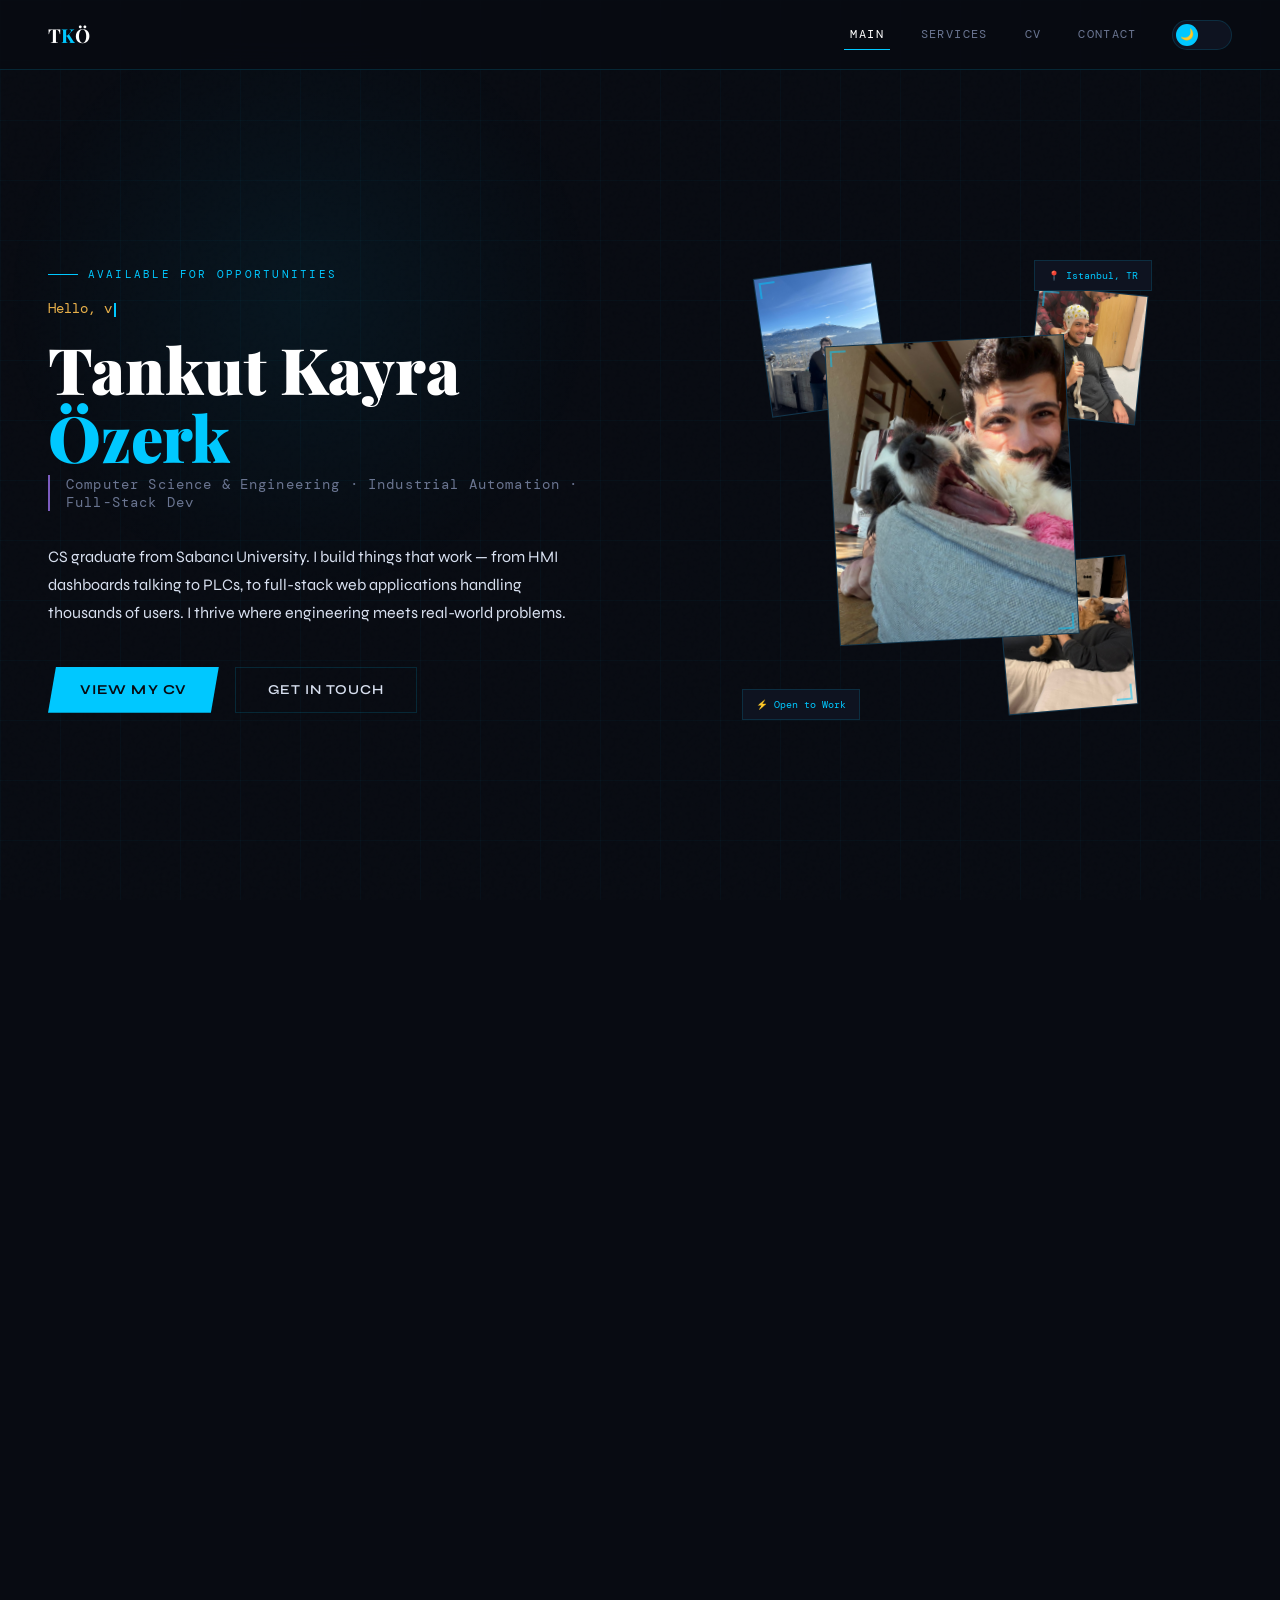
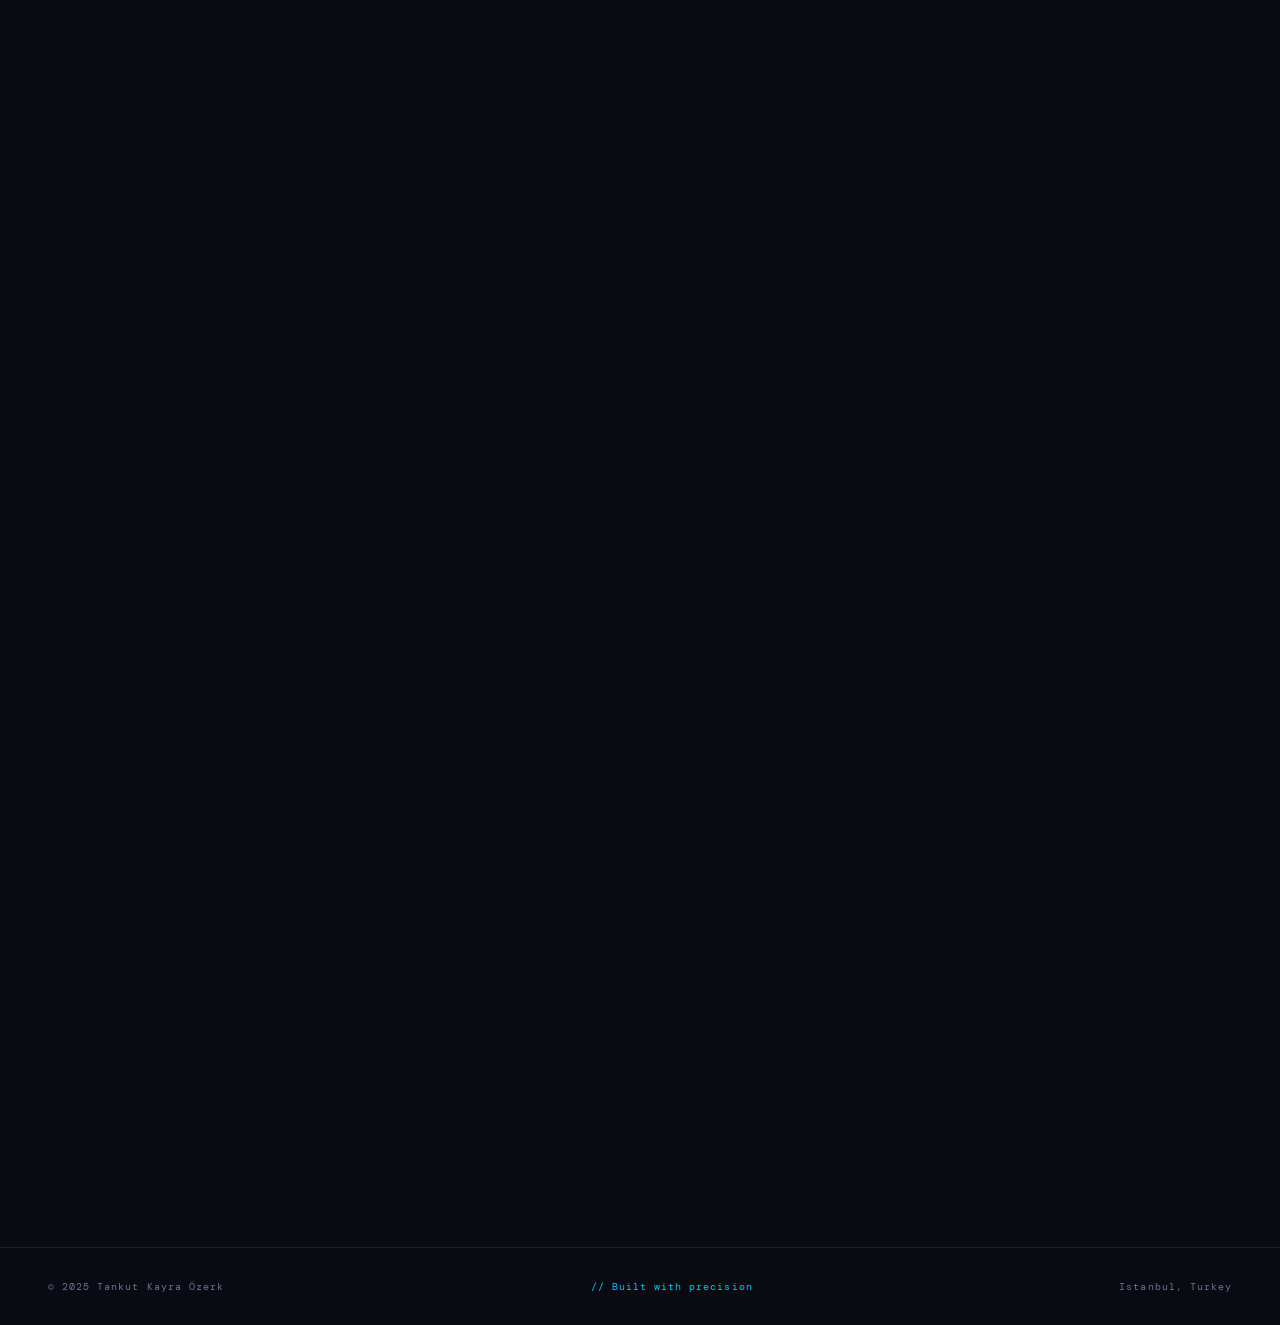
==== index.html @ 375c3efc "first commit v1.0" ====
<!DOCTYPE html>
<html lang="en" data-theme="dark">
<head>
<meta charset="UTF-8">
<meta name="viewport" content="width=device-width, initial-scale=1.0">
<title>Tankut Kayra Özerk — Portfolio</title>
<link rel="preconnect" href="https://fonts.googleapis.com">
<link href="https://fonts.googleapis.com/css2?family=Playfair+Display:ital,wght@0,400;0,700;0,900;1,400&family=DM+Mono:wght@300;400;500&family=Syne:wght@400;600;700;800&display=swap" rel="stylesheet">
<script src="https://cdn.jsdelivr.net/npm/@emailjs/browser@4/dist/email.min.js"></script>
<style>
  *, *::before, *::after { box-sizing: border-box; margin: 0; padding: 0; }

  /* ── DARK THEME (default) ── */
  html[data-theme="dark"] {
    --bg: #080b12;
    --bg2: #0e1320;
    --bg3: #141b2d;
    --accent: #00c8ff;
    --accent-soft: rgba(0,200,255,0.15);
    --accent-faint: rgba(0,200,255,0.06);
    --accent-glow: rgba(0,200,255,0.35);
    --accent2: #e8b04a;
    --accent3: #7c5cbf;
    --text: #d8e0f0;
    --text-dim: #6a7591;
    --text-bright: #ffffff;
    --border: rgba(0,200,255,0.15);
    --border-soft: rgba(255,255,255,0.04);
    --border-mid: rgba(255,255,255,0.08);
    --card: rgba(14,19,32,0.8);
    --grid-line: rgba(0,200,255,0.03);
    --noise-opacity: 0.4;
    --orb-color: rgba(0,200,255,0.06);
    --shadow-accent: rgba(0,200,255,0.08);
    --nav-bg: rgba(8,11,18,0.85);
  }

  /* ── LIGHT THEME (red replaces blue) ── */
  html[data-theme="light"] {
    --bg: #faf7f2;
    --bg2: #f1ece2;
    --bg3: #e8e0d2;
    --accent: #d62828;
    --accent-soft: rgba(214,40,40,0.15);
    --accent-faint: rgba(214,40,40,0.06);
    --accent-glow: rgba(214,40,40,0.35);
    --accent2: #c08820;
    --accent3: #6a4caf;
    --text: #2a2a2a;
    --text-dim: #6e6e6e;
    --text-bright: #0a0a0a;
    --border: rgba(214,40,40,0.18);
    --border-soft: rgba(0,0,0,0.04);
    --border-mid: rgba(0,0,0,0.08);
    --card: rgba(255,255,255,0.7);
    --grid-line: rgba(214,40,40,0.04);
    --noise-opacity: 0.25;
    --orb-color: rgba(214,40,40,0.05);
    --shadow-accent: rgba(214,40,40,0.08);
    --nav-bg: rgba(250,247,242,0.85);
  }

  :root {
    --font-display: 'Playfair Display', serif;
    --font-body: 'Syne', sans-serif;
    --font-mono: 'DM Mono', monospace;
  }

  html { scroll-behavior: smooth; }

  body {
    background: var(--bg);
    color: var(--text);
    font-family: var(--font-body);
    min-height: 100vh;
    overflow-x: hidden;
    transition: background-color 0.5s ease, color 0.5s ease;
  }

  body::before {
    content: '';
    position: fixed;
    inset: 0;
    background-image:
      linear-gradient(var(--grid-line) 1px, transparent 1px),
      linear-gradient(90deg, var(--grid-line) 1px, transparent 1px);
    background-size: 60px 60px;
    pointer-events: none;
    z-index: 0;
  }

  body::after {
    content: '';
    position: fixed;
    inset: 0;
    background-image: url("data:image/svg+xml,%3Csvg viewBox='0 0 256 256' xmlns='http://www.w3.org/2000/svg'%3E%3Cfilter id='n'%3E%3CfeTurbulence type='fractalNoise' baseFrequency='0.9' numOctaves='4' stitchTiles='stitch'/%3E%3C/filter%3E%3Crect width='100%25' height='100%25' filter='url(%23n)' opacity='0.04'/%3E%3C/svg%3E");
    pointer-events: none;
    z-index: 1;
    opacity: var(--noise-opacity);
  }

  .orb {
    position: fixed;
    width: 600px; height: 600px;
    border-radius: 50%;
    background: radial-gradient(circle, var(--orb-color) 0%, transparent 70%);
    pointer-events: none;
    z-index: 1;
    transition: left 1.5s ease, top 1.5s ease;
  }

  /* NAVBAR */
  nav {
    position: fixed;
    top: 0; left: 0; right: 0;
    z-index: 1000;
    display: flex;
    align-items: center;
    justify-content: space-between;
    padding: 1.2rem 3rem;
    background: var(--nav-bg);
    backdrop-filter: blur(20px);
    -webkit-backdrop-filter: blur(20px);
    border-bottom: 1px solid var(--border);
    transition: background-color 0.5s ease;
  }

  .nav-logo {
    font-family: var(--font-display);
    font-size: 1.2rem;
    font-weight: 700;
    color: var(--text-bright);
    letter-spacing: 0.02em;
  }
  .nav-logo span { color: var(--accent); }

  .nav-right {
    display: flex;
    align-items: center;
    gap: 1.2rem;
  }

  .nav-links {
    display: flex;
    gap: 0.3rem;
    list-style: none;
  }

  .nav-links button {
    background: none;
    border: none;
    color: var(--text-dim);
    font-family: var(--font-mono);
    font-size: 0.72rem;
    letter-spacing: 0.12em;
    text-transform: uppercase;
    cursor: pointer;
    padding: 0.5rem 1rem;
    transition: color 0.3s;
    position: relative;
  }
  .nav-links button::after {
    content: '';
    position: absolute;
    bottom: 0; left: 50%; right: 50%;
    height: 1px;
    background: var(--accent);
    transition: left 0.3s, right 0.3s;
  }
  .nav-links button:hover, .nav-links button.active {
    color: var(--text-bright);
  }
  .nav-links button.active::after { left: 15%; right: 15%; }

  /* THEME TOGGLE */
  .theme-toggle {
    background: var(--bg2);
    border: 1px solid var(--border);
    width: 60px; height: 30px;
    border-radius: 30px;
    position: relative;
    cursor: pointer;
    transition: background 0.3s, border-color 0.3s;
    padding: 0;
  }
  .theme-toggle .toggle-slider {
    position: absolute;
    top: 3px; left: 3px;
    width: 22px; height: 22px;
    background: var(--accent);
    border-radius: 50%;
    transition: transform 0.4s cubic-bezier(0.34, 1.56, 0.64, 1);
    display: flex;
    align-items: center;
    justify-content: center;
    font-size: 0.7rem;
    color: var(--bg);
  }
  html[data-theme="light"] .theme-toggle .toggle-slider {
    transform: translateX(30px);
  }

  /* PAGES */
  .page {
    display: none;
    min-height: 100vh;
    padding-top: 80px;
    position: relative;
    z-index: 2;
    animation: pageIn 0.6s ease forwards;
  }
  .page.active { display: block; }

  @keyframes pageIn {
    from { opacity: 0; transform: translateY(16px); }
    to { opacity: 1; transform: translateY(0); }
  }

  /* SCROLL REVEAL */
  .reveal {
    opacity: 0;
    transform: translateY(50px);
    transition: opacity 0.9s cubic-bezier(0.25, 0.46, 0.45, 0.94),
                transform 0.9s cubic-bezier(0.25, 0.46, 0.45, 0.94),
                filter 0.9s ease;
    transition-delay: var(--reveal-delay, 0s);
  }
  .reveal.visible {
    opacity: 1;
    transform: translateY(0) translateX(0) scale(1);
    filter: blur(0);
  }
  .reveal-left { transform: translateX(-50px); }
  .reveal-right { transform: translateX(50px); }
  .reveal-scale { transform: scale(0.9); }

  /* HERO */
  .hero {
    min-height: calc(100vh - 80px);
    display: grid;
    grid-template-columns: 1fr 1fr;
    align-items: center;
    gap: 4rem;
    padding: 4rem 3rem;
    max-width: 1300px;
    margin: 0 auto;
  }

  .hero-tag {
    font-family: var(--font-mono);
    font-size: 0.7rem;
    letter-spacing: 0.2em;
    color: var(--accent);
    text-transform: uppercase;
    margin-bottom: 1.2rem;
    display: flex;
    align-items: center;
    gap: 0.6rem;
  }
  .hero-tag::before {
    content: '';
    width: 30px; height: 1px;
    background: var(--accent);
  }

  .welcome-line {
    font-family: var(--font-mono);
    font-size: 0.85rem;
    color: var(--text-dim);
    margin-bottom: 1rem;
    min-height: 1.4em;
  }
  .welcome-line .typed-text { color: var(--accent2); }
  .cursor-blink {
    display: inline-block;
    width: 2px; height: 1em;
    background: var(--accent);
    margin-left: 2px;
    animation: blink 0.9s infinite;
    vertical-align: middle;
  }
  @keyframes blink { 0%,100%{opacity:1} 50%{opacity:0} }

  .hero-name {
    font-family: var(--font-display);
    font-size: clamp(2.8rem, 5vw, 4.8rem);
    font-weight: 900;
    line-height: 1.05;
    color: var(--text-bright);
    margin-bottom: 0.3rem;
  }
  .hero-name .accent { color: var(--accent); }

  .hero-title {
    font-family: var(--font-mono);
    font-size: 0.9rem;
    color: var(--text-dim);
    letter-spacing: 0.08em;
    margin-bottom: 2rem;
    border-left: 2px solid var(--accent3);
    padding-left: 1rem;
  }

  .hero-bio {
    font-size: 1rem;
    line-height: 1.75;
    color: var(--text);
    margin-bottom: 2.5rem;
    max-width: 520px;
  }

  .hero-ctas {
    display: flex;
    gap: 1rem;
    flex-wrap: wrap;
  }

  .btn-primary {
    background: var(--accent);
    color: var(--bg);
    border: none;
    padding: 0.85rem 2rem;
    font-family: var(--font-body);
    font-size: 0.85rem;
    font-weight: 700;
    letter-spacing: 0.08em;
    text-transform: uppercase;
    cursor: pointer;
    transition: transform 0.2s, box-shadow 0.2s;
    clip-path: polygon(8px 0, 100% 0, calc(100% - 8px) 100%, 0 100%);
  }
  .btn-primary:hover {
    transform: translateY(-2px);
    box-shadow: 0 8px 30px var(--accent-glow);
  }

  .btn-ghost {
    background: transparent;
    color: var(--text);
    border: 1px solid var(--border);
    padding: 0.85rem 2rem;
    font-family: var(--font-body);
    font-size: 0.85rem;
    font-weight: 600;
    letter-spacing: 0.08em;
    text-transform: uppercase;
    cursor: pointer;
    transition: border-color 0.2s, color 0.2s;
  }
  .btn-ghost:hover { border-color: var(--accent); color: var(--accent); }

  /* PROFILE PHOTO STACK */
  .hero-right {
    display: flex;
    justify-content: center;
    align-items: center;
  }

  .profile-stack {
    position: relative;
    width: 380px; height: 440px;
  }

  .profile-photo {
    position: absolute;
    background: var(--bg3);
    border: 1px solid var(--border);
    overflow: hidden;
    transition: transform 0.4s cubic-bezier(0.25, 0.46, 0.45, 0.94), box-shadow 0.4s;
    display: flex;
    flex-direction: column;
    align-items: center;
    justify-content: center;
    gap: 0.5rem;
  }
  .profile-photo:hover {
    transform: scale(1.05) rotate(0deg) translateY(-4px) !important;
    box-shadow: 0 20px 40px rgba(0,0,0,0.3), 0 0 30px var(--shadow-accent);
    z-index: 10;
  }

  .profile-photo.main {
    width: 240px; height: 300px;
    top: 50%; left: 50%;
    transform: translate(-50%, -50%) rotate(-3deg);
    z-index: 3;
  }
  .profile-photo.tl {
    width: 120px; height: 140px;
    top: 0; left: 0;
    transform: rotate(-8deg);
    z-index: 1;
  }
  .profile-photo.tr {
    width: 110px; height: 130px;
    top: 20px; right: 0;
    transform: rotate(6deg);
    z-index: 2;
  }
  .profile-photo.br {
    width: 130px; height: 150px;
    bottom: 0; right: 10px;
    transform: rotate(-5deg);
    z-index: 1;
  }

  .photo-icon { font-size: 2rem; opacity: 0.4; }
  .photo-hint {
    font-family: var(--font-mono);
    font-size: 0.55rem;
    color: var(--text-dim);
    text-align: center;
    padding: 0 0.5rem;
    letter-spacing: 0.05em;
    line-height: 1.4;
  }

  .corner-deco {
    position: absolute;
    width: 16px; height: 16px;
    border-color: var(--accent);
    border-style: solid;
    opacity: 0.5;
  }
  .corner-deco.tl-pos { top: 4px; left: 4px; border-width: 2px 0 0 2px; }
  .corner-deco.br-pos { bottom: 4px; right: 4px; border-width: 0 2px 2px 0; }

  .floating-badge {
    position: absolute;
    background: var(--bg2);
    border: 1px solid var(--border);
    padding: 0.5rem 0.8rem;
    font-family: var(--font-mono);
    font-size: 0.6rem;
    color: var(--accent);
    white-space: nowrap;
    z-index: 20;
    animation: floatUp 3s ease-in-out infinite;
  }
  .floating-badge.b1 { bottom: -10px; left: -20px; animation-delay: 0s; }
  .floating-badge.b2 { top: -10px; right: -10px; animation-delay: 1.5s; }

  @keyframes floatUp {
    0%, 100% { transform: translateY(0); }
    50% { transform: translateY(-6px); }
  }

  /* STATS */
  .stats-row {
    display: grid;
    grid-template-columns: repeat(3, 1fr);
    gap: 1px;
    background: var(--border);
    max-width: 1300px;
    margin: 0 auto;
    border-top: 1px solid var(--border);
    border-bottom: 1px solid var(--border);
  }
  .stat-item {
    background: var(--bg);
    padding: 2rem;
    text-align: center;
  }
  .stat-number {
    font-family: var(--font-display);
    font-size: 2.5rem;
    font-weight: 900;
    color: var(--accent);
  }
  .stat-label {
    font-family: var(--font-mono);
    font-size: 0.65rem;
    color: var(--text-dim);
    text-transform: uppercase;
    letter-spacing: 0.15em;
    margin-top: 0.3rem;
  }

  /* SECTIONS */
  .section {
    max-width: 1300px;
    margin: 0 auto;
    padding: 5rem 3rem;
  }

  .section-label {
    font-family: var(--font-mono);
    font-size: 0.65rem;
    letter-spacing: 0.2em;
    color: var(--accent);
    text-transform: uppercase;
    margin-bottom: 0.8rem;
    display: flex;
    align-items: center;
    gap: 0.6rem;
  }
  .section-label::after {
    content: '';
    flex: 1;
    height: 1px;
    background: var(--border);
    max-width: 80px;
  }
  .section-label.center { justify-content: center; }
  .section-label.center::after { display: none; }

  .section-title {
    font-family: var(--font-display);
    font-size: clamp(2rem, 4vw, 3rem);
    font-weight: 700;
    color: var(--text-bright);
    margin-bottom: 1.5rem;
    line-height: 1.2;
  }

  .about-grid {
    display: grid;
    grid-template-columns: 1fr 1fr;
    gap: 4rem;
    align-items: start;
    margin-top: 3rem;
  }

  .about-text p {
    font-size: 1rem;
    line-height: 1.8;
    color: var(--text);
    margin-bottom: 1.2rem;
  }

  .motive-cards { display: grid; gap: 1rem; }

  .motive-card {
    background: var(--card);
    border: 1px solid var(--border);
    padding: 1.5rem;
    position: relative;
    overflow: hidden;
    transition: border-color 0.3s, transform 0.3s;
  }
  .motive-card::before {
    content: '';
    position: absolute;
    left: 0; top: 0; bottom: 0;
    width: 3px;
    background: var(--accent);
    transform: scaleY(0);
    transition: transform 0.3s;
    transform-origin: bottom;
  }
  .motive-card:hover {
    border-color: var(--accent);
    transform: translateX(4px);
  }
  .motive-card:hover::before { transform: scaleY(1); }

  .motive-icon { font-size: 1.4rem; margin-bottom: 0.6rem; }
  .motive-card h4 {
    font-size: 0.85rem;
    font-weight: 700;
    color: var(--text-bright);
    letter-spacing: 0.05em;
    margin-bottom: 0.4rem;
  }
  .motive-card p {
    font-size: 0.82rem;
    color: var(--text-dim);
    line-height: 1.6;
  }

  /* PHOTO GALLERY */
  .gallery-grid {
    display: grid;
    grid-template-columns: repeat(4, 1fr);
    grid-template-rows: 220px 220px;
    gap: 1rem;
    margin-top: 3rem;
  }

  .gallery-item {
    background: var(--bg2);
    border: 1px solid var(--border);
    overflow: hidden;
    position: relative;
    display: flex;
    flex-direction: column;
    align-items: center;
    justify-content: center;
    gap: 0.5rem;
    transition: transform 0.4s, box-shadow 0.4s, border-color 0.3s;
    cursor: pointer;
  }
  .gallery-item:hover {
    transform: translateY(-4px) scale(1.01);
    border-color: var(--accent);
    box-shadow: 0 16px 40px rgba(0,0,0,0.25), 0 0 30px var(--shadow-accent);
  }
  .gallery-item.wide { grid-column: span 2; }
  .gallery-item.tall { grid-row: span 2; }

  .gallery-item::before {
    content: '';
    position: absolute;
    inset: 0;
    background: linear-gradient(135deg, var(--accent-faint) 0%, transparent 60%);
    pointer-events: none;
  }

  .gallery-label {
    font-family: var(--font-mono);
    font-size: 0.62rem;
    color: var(--text-dim);
    letter-spacing: 0.15em;
    text-transform: uppercase;
    position: relative;
    z-index: 1;
  }
  .gallery-item .photo-icon {
    font-size: 2rem;
    position: relative;
    z-index: 1;
  }

  /* SERVICES */
  .services-hero {
    padding: 5rem 3rem 3rem;
    max-width: 1300px;
    margin: 0 auto;
    text-align: center;
  }
  .services-hero p {
    max-width: 560px;
    margin: 1rem auto 0;
    font-size: 0.9rem;
    color: var(--text-dim);
    line-height: 1.7;
  }

  .services-grid {
    display: grid;
    grid-template-columns: repeat(auto-fit, minmax(320px, 1fr));
    gap: 1.5rem;
    max-width: 1300px;
    margin: 0 auto;
    padding: 1rem 3rem 5rem;
  }

  .service-card {
    background: var(--card);
    border: 1px solid var(--border);
    padding: 2.5rem;
    position: relative;
    overflow: hidden;
    transition: transform 0.3s, border-color 0.3s, box-shadow 0.3s;
  }
  .service-card:hover {
    transform: translateY(-6px);
    border-color: var(--accent);
    box-shadow: 0 20px 60px rgba(0,0,0,0.25), 0 0 40px var(--shadow-accent);
  }

  .service-card.featured {
    border-color: var(--accent2);
    background: linear-gradient(135deg, var(--bg3) 0%, rgba(232,176,74,0.05) 100%);
  }
  .service-card.featured:hover {
    border-color: var(--accent2);
    box-shadow: 0 20px 60px rgba(0,0,0,0.25), 0 0 40px rgba(232,176,74,0.1);
  }

  .service-badge {
    font-family: var(--font-mono);
    font-size: 0.6rem;
    letter-spacing: 0.18em;
    text-transform: uppercase;
    padding: 0.3rem 0.7rem;
    margin-bottom: 1.5rem;
    display: inline-block;
  }
  .service-badge.new {
    background: rgba(232,176,74,0.15);
    color: var(--accent2);
    border: 1px solid rgba(232,176,74,0.3);
  }
  .service-badge.core {
    background: var(--accent-faint);
    color: var(--accent);
    border: 1px solid var(--accent-soft);
  }
  .service-badge.research {
    background: rgba(124,92,191,0.15);
    color: var(--accent3);
    border: 1px solid rgba(124,92,191,0.3);
  }

  .service-icon { font-size: 2.5rem; margin-bottom: 1.2rem; }
  .service-card h3 {
    font-family: var(--font-display);
    font-size: 1.4rem;
    font-weight: 700;
    color: var(--text-bright);
    margin-bottom: 0.8rem;
  }
  .service-card p {
    font-size: 0.88rem;
    line-height: 1.7;
    color: var(--text-dim);
    margin-bottom: 1.5rem;
  }

  .service-tags { display: flex; flex-wrap: wrap; gap: 0.4rem; }
  .tag {
    font-family: var(--font-mono);
    font-size: 0.6rem;
    letter-spacing: 0.08em;
    padding: 0.25rem 0.6rem;
    background: var(--border-soft);
    border: 1px solid var(--border-mid);
    color: var(--text-dim);
  }

  .ai-video-showcase {
    max-width: 1300px;
    margin: 0 auto;
    padding: 0 3rem 5rem;
  }

  .showcase-inner {
    background: linear-gradient(135deg, var(--bg2) 0%, var(--bg3) 100%);
    border: 1px solid rgba(232,176,74,0.25);
    padding: 3rem;
    display: grid;
    grid-template-columns: 1.2fr 1fr;
    gap: 3rem;
    align-items: center;
    position: relative;
    overflow: hidden;
  }
  .showcase-inner::before {
    content: 'AI CREATOR';
    position: absolute;
    right: -1rem;
    top: 50%;
    transform: translateY(-50%) rotate(90deg);
    font-family: var(--font-display);
    font-size: 5rem;
    font-weight: 900;
    color: rgba(232,176,74,0.04);
    letter-spacing: 0.2em;
    pointer-events: none;
  }
  .showcase-title {
    font-family: var(--font-display);
    font-size: 2rem;
    font-weight: 700;
    color: var(--text-bright);
    margin-bottom: 1rem;
    line-height: 1.2;
  }
  .showcase-title span { color: var(--accent2); }
  .showcase-desc {
    font-size: 0.9rem;
    line-height: 1.75;
    color: var(--text);
    margin-bottom: 1.5rem;
  }
  .showcase-desc.dim { color: var(--text-dim); font-size: 0.82rem; }

  /* Only 2 video placeholders now */
  .video-grid {
    display: grid;
    grid-template-columns: 1fr 1fr;
    gap: 1rem;
  }
  .video-thumb {
    aspect-ratio: 9/16;
    background: var(--bg);
    border: 1px solid var(--border);
    display: flex;
    flex-direction: column;
    align-items: center;
    justify-content: center;
    gap: 0.5rem;
    position: relative;
    overflow: hidden;
    transition: border-color 0.3s, transform 0.3s;
    cursor: pointer;
  }
  .video-thumb:hover {
    border-color: var(--accent2);
    transform: translateY(-4px);
  }
  .video-thumb::before {
    content: '';
    position: absolute;
    inset: 0;
    background: linear-gradient(135deg, rgba(232,176,74,0.08) 0%, transparent 100%);
  }
  .play-icon {
    font-size: 1.8rem;
    opacity: 0.5;
    position: relative;
    z-index: 1;
  }
  .video-label {
    font-family: var(--font-mono);
    font-size: 0.6rem;
    color: var(--text-dim);
    letter-spacing: 0.1em;
    text-transform: uppercase;
    position: relative;
    z-index: 1;
  }

  /* CV PAGE */
  .cv-container {
    max-width: 900px;
    margin: 0 auto;
    padding: 3rem;
  }

  .cv-header {
    display: flex;
    justify-content: space-between;
    align-items: flex-start;
    margin-bottom: 3rem;
    padding-bottom: 2rem;
    border-bottom: 1px solid var(--border);
    gap: 2rem;
  }

  .cv-name {
    font-family: var(--font-display);
    font-size: 3rem;
    font-weight: 900;
    color: var(--text-bright);
    line-height: 1.05;
  }
  .cv-name span { color: var(--accent); }

  .cv-contact-info { text-align: right; }
  .cv-contact-info a, .cv-contact-info span {
    display: block;
    font-family: var(--font-mono);
    font-size: 0.72rem;
    color: var(--text-dim);
    text-decoration: none;
    margin-bottom: 0.3rem;
    letter-spacing: 0.05em;
    transition: color 0.2s;
  }
  .cv-contact-info a:hover { color: var(--accent); }

  .cv-download-btn {
    display: inline-flex;
    align-items: center;
    gap: 0.5rem;
    background: var(--accent);
    color: var(--bg) !important;
    border: none;
    padding: 0.7rem 1.5rem;
    font-family: var(--font-body);
    font-size: 0.78rem;
    font-weight: 700;
    letter-spacing: 0.08em;
    text-transform: uppercase;
    cursor: pointer;
    transition: transform 0.2s, box-shadow 0.2s;
    margin-top: 1rem;
    text-decoration: none;
    clip-path: polygon(6px 0, 100% 0, calc(100% - 6px) 100%, 0 100%);
  }
  .cv-download-btn:hover {
    transform: translateY(-2px);
    box-shadow: 0 8px 24px var(--accent-glow);
    color: var(--bg) !important;
  }

  .cv-summary {
    background: var(--bg2);
    border-left: 3px solid var(--accent);
    padding: 1.5rem;
    margin-bottom: 3rem;
    font-size: 0.9rem;
    line-height: 1.75;
    color: var(--text);
  }

  .cv-section { margin-bottom: 3rem; }

  .cv-section-title {
    font-family: var(--font-mono);
    font-size: 0.65rem;
    letter-spacing: 0.25em;
    color: var(--accent);
    text-transform: uppercase;
    margin-bottom: 1.5rem;
    display: flex;
    align-items: center;
    gap: 1rem;
  }
  .cv-section-title::after {
    content: '';
    flex: 1;
    height: 1px;
    background: var(--border);
  }

  .cv-entry {
    display: grid;
    grid-template-columns: 1fr auto;
    gap: 0.5rem 2rem;
    margin-bottom: 2rem;
    padding-bottom: 2rem;
    border-bottom: 1px solid var(--border-soft);
  }
  .cv-entry:last-child { border-bottom: none; margin-bottom: 0; padding-bottom: 0; }

  .cv-entry-title {
    font-weight: 700;
    font-size: 0.95rem;
    color: var(--text-bright);
    margin-bottom: 0.2rem;
  }
  .cv-entry-sub {
    font-family: var(--font-mono);
    font-size: 0.7rem;
    color: var(--accent3);
    letter-spacing: 0.05em;
    margin-bottom: 0.6rem;
  }
  .cv-entry-date {
    font-family: var(--font-mono);
    font-size: 0.65rem;
    color: var(--text-dim);
    letter-spacing: 0.08em;
    white-space: nowrap;
    padding-top: 0.25rem;
  }
  .cv-entry ul { list-style: none; grid-column: 1; }
  .cv-entry ul li {
    font-size: 0.83rem;
    line-height: 1.65;
    color: var(--text);
    padding-left: 1.2rem;
    position: relative;
    margin-bottom: 0.4rem;
  }
  .cv-entry ul li::before {
    content: '›';
    position: absolute;
    left: 0;
    color: var(--accent);
    font-weight: 700;
  }

  .skills-matrix { display: grid; gap: 1rem; }
  .skill-row {
    display: grid;
    grid-template-columns: 100px 1fr;
    gap: 1rem;
    align-items: center;
  }
  .skill-level {
    font-family: var(--font-mono);
    font-size: 0.6rem;
    color: var(--text-dim);
    letter-spacing: 0.1em;
    text-transform: uppercase;
  }
  .skill-tags { display: flex; flex-wrap: wrap; gap: 0.4rem; }
  .skill-tag {
    font-family: var(--font-mono);
    font-size: 0.62rem;
    padding: 0.25rem 0.6rem;
    border: 1px solid;
    letter-spacing: 0.05em;
  }
  .skill-tag.advanced {
    border-color: var(--accent-soft);
    color: var(--accent);
    background: var(--accent-faint);
  }
  .skill-tag.intermediate {
    border-color: rgba(124,92,191,0.4);
    color: var(--accent3);
    background: rgba(124,92,191,0.06);
  }
  .skill-tag.familiar {
    border-color: var(--border-mid);
    color: var(--text-dim);
    background: transparent;
  }

  .cert-list { display: grid; gap: 0.5rem; }
  .cert-item {
    display: flex;
    align-items: center;
    gap: 0.8rem;
    font-size: 0.83rem;
    color: var(--text);
    padding: 0.6rem 0;
    border-bottom: 1px solid var(--border-soft);
  }
  .cert-item:last-child { border-bottom: none; }
  .cert-item::before {
    content: '▸';
    color: var(--accent);
    font-size: 0.6rem;
  }

  .lang-row { display: flex; gap: 1.5rem; flex-wrap: wrap; }
  .lang-item {
    display: flex;
    align-items: center;
    gap: 0.6rem;
    font-size: 0.85rem;
    color: var(--text);
  }
  .lang-level {
    font-family: var(--font-mono);
    font-size: 0.6rem;
    color: var(--text-dim);
    background: var(--bg2);
    padding: 0.15rem 0.5rem;
    border: 1px solid var(--border);
  }

  /* CONTACT */
  .contact-container {
    max-width: 1200px;
    margin: 0 auto;
    padding: 3rem 3rem 5rem;
    display: grid;
    grid-template-columns: 1fr 1.2fr;
    gap: 5rem;
    align-items: start;
  }

  .contact-info h2 {
    font-family: var(--font-display);
    font-size: 2.8rem;
    font-weight: 900;
    color: var(--text-bright);
    line-height: 1.1;
    margin-bottom: 1.5rem;
  }
  .contact-info h2 span { color: var(--accent); font-style: italic; }
  .contact-info p {
    font-size: 0.92rem;
    line-height: 1.75;
    color: var(--text);
    margin-bottom: 2.5rem;
  }

  .contact-links { display: grid; gap: 1rem; }
  .contact-link {
    display: flex;
    align-items: center;
    gap: 1rem;
    padding: 1.2rem 1.5rem;
    background: var(--bg2);
    border: 1px solid var(--border);
    text-decoration: none;
    color: var(--text);
    transition: border-color 0.3s, transform 0.2s;
  }
  .contact-link:hover {
    border-color: var(--accent);
    transform: translateX(4px);
  }
  .contact-link-icon { font-size: 1.3rem; }
  .contact-link-label {
    font-family: var(--font-mono);
    font-size: 0.6rem;
    color: var(--text-dim);
    letter-spacing: 0.15em;
    text-transform: uppercase;
    display: block;
    margin-bottom: 0.2rem;
  }
  .contact-link-value {
    font-size: 0.88rem;
    color: var(--text-bright);
    font-weight: 600;
  }

  .contact-form-wrap {
    background: var(--bg2);
    border: 1px solid var(--border);
    padding: 2.5rem;
  }

  .form-header { margin-bottom: 2rem; }
  .form-header h3 {
    font-family: var(--font-display);
    font-size: 1.5rem;
    font-weight: 700;
    color: var(--text-bright);
    margin-bottom: 0.4rem;
  }
  .form-header p {
    font-size: 0.8rem;
    color: var(--text-dim);
    font-family: var(--font-mono);
  }

  .form-group { margin-bottom: 1.5rem; }
  .form-group label {
    display: block;
    font-family: var(--font-mono);
    font-size: 0.62rem;
    letter-spacing: 0.15em;
    color: var(--accent);
    text-transform: uppercase;
    margin-bottom: 0.6rem;
  }
  .form-group input,
  .form-group textarea {
    width: 100%;
    background: var(--bg);
    border: 1px solid var(--border);
    color: var(--text-bright);
    font-family: var(--font-body);
    font-size: 0.88rem;
    padding: 0.85rem 1rem;
    outline: none;
    transition: border-color 0.3s, box-shadow 0.3s;
    resize: none;
  }
  .form-group input:focus,
  .form-group textarea:focus {
    border-color: var(--accent);
    box-shadow: 0 0 0 3px var(--accent-faint);
  }
  .form-group input::placeholder,
  .form-group textarea::placeholder {
    color: var(--text-dim);
    opacity: 0.6;
  }
  .form-group textarea { min-height: 130px; }

  .form-grid {
    display: grid;
    grid-template-columns: 1fr 1fr;
    gap: 1rem;
  }

  .form-submit {
    display: flex;
    align-items: center;
    justify-content: space-between;
    gap: 1rem;
    margin-top: 0.5rem;
    flex-wrap: wrap;
  }
  .form-note {
    font-family: var(--font-mono);
    font-size: 0.6rem;
    color: var(--text-dim);
    letter-spacing: 0.08em;
  }
  .submit-btn {
    background: var(--accent);
    color: var(--bg);
    border: none;
    padding: 0.85rem 2rem;
    font-family: var(--font-body);
    font-weight: 700;
    font-size: 0.82rem;
    letter-spacing: 0.1em;
    text-transform: uppercase;
    cursor: pointer;
    transition: transform 0.2s, box-shadow 0.2s;
    clip-path: polygon(6px 0, 100% 0, calc(100% - 6px) 100%, 0 100%);
  }
  .submit-btn:hover {
    transform: translateY(-2px);
    box-shadow: 0 8px 24px var(--accent-glow);
  }

  .form-feedback {
    display: none;
    padding: 1rem 1.5rem;
    margin-top: 1rem;
    font-family: var(--font-mono);
    font-size: 0.8rem;
    letter-spacing: 0.04em;
    line-height: 1.5;
    border-left: 3px solid;
    animation: feedbackIn 0.35s ease forwards;
  }
  .form-feedback.show { display: flex; align-items: flex-start; gap: 0.75rem; }
  .form-feedback.success {
    background: rgba(0,200,80,0.07);
    border-color: #00c850;
    color: #00c850;
  }
  html[data-theme="light"] .form-feedback.success {
    background: rgba(0,160,60,0.07);
    border-color: #00a03c;
    color: #00a03c;
  }
  .form-feedback.error {
    background: rgba(220,50,50,0.08);
    border-color: #e03535;
    color: #e03535;
  }
  .form-feedback-icon { font-size: 1rem; flex-shrink: 0; margin-top: 0.05rem; }
  @keyframes feedbackIn {
    from { opacity: 0; transform: translateY(6px); }
    to   { opacity: 1; transform: translateY(0); }
  }

  .submit-btn.loading {
    opacity: 0.7;
    cursor: not-allowed;
    pointer-events: none;
  }
  .submit-btn .btn-spinner {
    display: none;
    width: 12px; height: 12px;
    border: 2px solid rgba(0,0,0,0.25);
    border-top-color: var(--bg);
    border-radius: 50%;
    animation: spin 0.6s linear infinite;
    vertical-align: middle;
    margin-right: 6px;
  }
  .submit-btn.loading .btn-spinner { display: inline-block; }
  @keyframes spin { to { transform: rotate(360deg); } }

  footer {
    border-top: 1px solid var(--border);
    padding: 2rem 3rem;
    display: flex;
    justify-content: space-between;
    align-items: center;
    font-family: var(--font-mono);
    font-size: 0.65rem;
    color: var(--text-dim);
    letter-spacing: 0.1em;
    position: relative;
    z-index: 2;
  }
  footer .accent-text { color: var(--accent); font-size: 0.6rem; }

  /* RESPONSIVE */
  @media (max-width: 900px) {
    nav { padding: 1rem 1.2rem; flex-wrap: wrap; gap: 0.5rem; }
    .nav-links button { padding: 0.4rem 0.6rem; font-size: 0.65rem; }
    .nav-right { gap: 0.6rem; }

    .hero {
      grid-template-columns: 1fr;
      padding: 2.5rem 1.5rem;
      text-align: center;
      gap: 3rem;
    }
    .hero-bio { max-width: 100%; margin-left: auto; margin-right: auto; }
    .hero-ctas { justify-content: center; }
    .hero-tag { justify-content: center; }
    .profile-stack { width: 320px; height: 380px; margin: 0 auto; }

    .about-grid { grid-template-columns: 1fr; gap: 2.5rem; }
    .section { padding: 3rem 1.5rem; }

    .gallery-grid {
      grid-template-columns: repeat(2, 1fr);
      grid-template-rows: 180px 180px 180px;
    }
    .gallery-item.wide { grid-column: span 2; }
    .gallery-item.tall { grid-row: span 1; }

    .services-hero { padding: 3rem 1.5rem 2rem; }
    .services-grid { padding: 1rem 1.5rem 3rem; }
    .ai-video-showcase { padding: 0 1.5rem 4rem; }
    .showcase-inner { grid-template-columns: 1fr; gap: 2rem; padding: 2rem; }

    .cv-container { padding: 2rem 1.5rem; }
    .cv-header { flex-direction: column; gap: 1.5rem; }
    .cv-contact-info { text-align: left; }
    .cv-name { font-size: 2.2rem; }
    .cv-entry { grid-template-columns: 1fr; }
    .cv-entry-date { padding-top: 0; }

    .contact-container {
      grid-template-columns: 1fr;
      gap: 3rem;
      padding: 2rem 1.5rem 4rem;
    }
    .form-grid { grid-template-columns: 1fr; }
    .stats-row { grid-template-columns: 1fr; }
    .stat-item { padding: 1.5rem; }

    footer {
      flex-direction: column;
      gap: 0.5rem;
      text-align: center;
      padding: 1.5rem;
    }
  }

  /* Reduced motion preference */
  @media (prefers-reduced-motion: reduce) {
    .reveal { opacity: 1 !important; transform: none !important; filter: none !important; }
    .floating-badge { animation: none; }
  }
</style>
</head>
<body>

<div class="orb" id="orb"></div>

<!-- NAVBAR -->
<nav>
  <div class="nav-logo">T<span>K</span>Ö</div>
  <div class="nav-right">
    <ul class="nav-links">
      <li><button onclick="showPage('main')" id="btn-main" class="active">Main</button></li>
      <li><button onclick="showPage('services')" id="btn-services">Services</button></li>
      <li><button onclick="showPage('cv')" id="btn-cv">CV</button></li>
      <li><button onclick="showPage('contact')" id="btn-contact">Contact</button></li>
    </ul>
    <button class="theme-toggle" onclick="toggleTheme()" aria-label="Toggle theme">
      <span class="toggle-slider" id="toggle-slider">🌙</span>
    </button>
  </div>
</nav>

<!-- ════════ MAIN PAGE ════════ -->
<div class="page active" id="page-main">

  <section class="hero">
    <div class="hero-left">
      <div class="hero-tag">Available for opportunities</div>
      <div class="welcome-line">
        <span class="typed-text" id="typed"></span><span class="cursor-blink"></span>
      </div>
      <h1 class="hero-name">Tankut Kayra<br><span class="accent">Özerk</span></h1>
      <p class="hero-title">Computer Science & Engineering · Industrial Automation · Full-Stack Dev</p>
      <p class="hero-bio">
        CS graduate from Sabancı University. I build things that work — from HMI dashboards talking to PLCs, to full-stack web applications handling thousands of users. I thrive where engineering meets real-world problems.
      </p>
      <div class="hero-ctas">
        <button class="btn-primary" onclick="showPage('cv')">View My CV</button>
        <button class="btn-ghost" onclick="showPage('contact')">Get in Touch</button>
      </div>
    </div>

    <div class="hero-right">
      <div class="profile-stack">
        <div class="profile-photo tl">
          <img src="contents/photos/photo1.jpeg" style="width:100%;height:100%;object-fit:cover;">
          <div class="corner-deco tl-pos"></div>
        </div>
        <div class="profile-photo tr">
          <img src="contents/photos/photo3.jpeg" style="width:100%;height:100%;object-fit:cover;">
          <div class="corner-deco tl-pos"></div>
        </div>
        <div class="profile-photo main">
          <img src="contents/photos/main.jpeg" style="width:100%;height:100%;object-fit:cover;">
          <div class="corner-deco tl-pos"></div>
          <div class="corner-deco br-pos"></div>
        </div>
        <div class="profile-photo br">
          <img src="contents/photos/photo2.jpeg" style="width:100%;height:100%;object-fit:cover;">
          <div class="corner-deco br-pos"></div>
        </div>
        <div class="floating-badge b1">⚡ Open to Work</div>
        <div class="floating-badge b2">📍 Istanbul, TR</div>
      </div>
    </div>
  </section>

  <div class="stats-row reveal">
    <div class="stat-item">
      <div class="stat-number">4+</div>
      <div class="stat-label">Years Building Software</div>
    </div>
    <div class="stat-item">
      <div class="stat-number">6K+</div>
      <div class="stat-label">Users on My Projects</div>
    </div>
    <div class="stat-item">
      <div class="stat-number">10+</div>
      <div class="stat-label">Projects Shipped</div>
    </div>
  </div>

  <section class="section">
    <div class="section-label reveal">Who I Am</div>
    <h2 class="section-title reveal">Engineer by training,<br>builder by instinct.</h2>

    <div class="about-grid">
      <div class="about-text reveal reveal-left">
        <p>I'm a Computer Science & Engineering graduate from Sabancı University, currently working as a Computer Engineer at Misura Technology, where I develop HMI software for industrial automation systems and integrate PLCs with high-level applications.</p>
        <p>My journey spans from academic research — co-authoring an EEG-based cognitive load study — to leading cross-functional teams of 10 engineers delivering full-stack platforms on time. I've worked across the stack: backend APIs, IoT sensor pipelines, mobile apps, and now industrial protocols like Modbus and CODESYS.</p>
        <p>Beyond the code, I'm a competitive sailor, a former debate club president, and someone who believes the best engineers are also creative problem-solvers. I bring that curiosity everywhere I work.</p>
      </div>

      <div class="motive-cards">
        <div class="motive-card reveal reveal-right" style="--reveal-delay:0.05s">
          <div class="motive-icon">🏭</div>
          <h4>Industrial + Software, Bridged</h4>
          <p>I find deep satisfaction connecting physical machines to intelligent software layers — making factories smarter one integration at a time.</p>
        </div>
        <div class="motive-card reveal reveal-right" style="--reveal-delay:0.15s">
          <div class="motive-icon">🚀</div>
          <h4>Shipped Products, Not Just Code</h4>
          <p>From a TÜBİTAK-funded IoT startup to a university-wide platform used by 6,000+ people — I build things that actually get used.</p>
        </div>
        <div class="motive-card reveal reveal-right" style="--reveal-delay:0.25s">
          <div class="motive-icon">🧠</div>
          <h4>AI-Augmented Work</h4>
          <p>Leveraging AI agents and workflow automation to eliminate repetitive work. From receipt processing to video content — I automate intelligently.</p>
        </div>
        <div class="motive-card reveal reveal-right" style="--reveal-delay:0.35s">
          <div class="motive-icon">📐</div>
          <h4>Engineering Rigour</h4>
          <p>Agile methodologies, clean API design, data pipeline optimization — I care deeply about quality and maintainability.</p>
        </div>
      </div>
    </div>
  </section>

  <!-- PHOTO GALLERY -->
  <section class="section">
    <div class="section-label reveal">Glimpses</div>
    <h2 class="section-title reveal">A few moments<br>off the keyboard.</h2>

    <div class="gallery-grid">
      <div class="gallery-item tall reveal reveal-scale" style="--reveal-delay:0.05s">
        <img src="contents/photos/sailing_photo.JPG" style="position:absolute;inset:0;width:100%;height:100%;object-fit:cover;z-index:0;">
        <span class="gallery-label">Sailing</span>
      </div>
      <div class="gallery-item wide reveal reveal-scale" style="--reveal-delay:0.15s">
        <img src="contents/photos/uniDays_photo.jpeg" style="position:absolute;inset:0;width:100%;height:100%;object-fit:cover;z-index:0;">
        <span class="gallery-label">University Days</span>
      </div>
      <div class="gallery-item reveal reveal-scale" style="--reveal-delay:0.25s">
        <img src="contents/photos/work_photo.png" style="position:absolute;inset:0;width:100%;height:100%;object-fit:cover;z-index:0;">
        <span class="gallery-label">Work</span>
      </div>
      <div class="gallery-item reveal reveal-scale" style="--reveal-delay:0.35s">
        <img src="contents/photos/travel_photo.png" style="position:absolute;inset:0;width:100%;height:100%;object-fit:cover;z-index:0;">
        <span class="gallery-label">Travel</span>
      </div>
    </div>
  </section>
</div>

<!-- ════════ SERVICES PAGE ════════ -->
<div class="page" id="page-services">
  <div class="services-hero">
    <div class="section-label center">What I Offer</div>
    <h2 class="section-title">Services & Expertise</h2>
    <p>From industrial automation to AI-powered content creation — here's what I bring to the table. I'm open to full-time roles, project-based collaborations, and freelance engagements.</p>
  </div>

  <div class="services-grid">

    <div class="service-card reveal" style="--reveal-delay:0s">
      <div><span class="service-badge core">Core</span></div>
      <div class="service-icon">⚙️</div>
      <h3>Industrial Automation & HMI</h3>
      <p>Designing and configuring Human-Machine Interface modules for industrial systems. PLC integration, real-time data connectivity using Modbus, and operator dashboard development with CODESYS.</p>
      <div class="service-tags">
        <span class="tag">CODESYS</span>
        <span class="tag">Modbus</span>
        <span class="tag">HMI Development</span>
        <span class="tag">PLC Integration</span>
        <span class="tag">Industrial Protocols</span>
      </div>
    </div>

    <div class="service-card reveal" style="--reveal-delay:0.1s">
      <div><span class="service-badge core">Core</span></div>
      <div class="service-icon">🖥️</div>
      <h3>Full-Stack Web Development</h3>
      <p>End-to-end web application development. RESTful API architecture, database design, and responsive frontends. Delivered production systems used by thousands of real users.</p>
      <div class="service-tags">
        <span class="tag">Node.js</span>
        <span class="tag">PHP</span>
        <span class="tag">React</span>
        <span class="tag">MySQL</span>
        <span class="tag">MongoDB</span>
        <span class="tag">REST APIs</span>
      </div>
    </div>

    <div class="service-card reveal" style="--reveal-delay:0.2s">
      <div><span class="service-badge core">Core</span></div>
      <div class="service-icon">🔌</div>
      <h3>IoT Platform Development</h3>
      <p>Architecture and development of IoT data platforms. Real-time sensor event ingestion, relational database design, and API layers connecting hardware to cloud. Built for scale and reliability.</p>
      <div class="service-tags">
        <span class="tag">IoT</span>
        <span class="tag">SQL</span>
        <span class="tag">REST APIs</span>
        <span class="tag">Real-Time Data</span>
        <span class="tag">Node.js</span>
      </div>
    </div>

    <div class="service-card reveal" style="--reveal-delay:0.3s">
      <div><span class="service-badge core">Core</span></div>
      <div class="service-icon">🤖</div>
      <h3>AI & Workflow Automation</h3>
      <p>Building intelligent automation pipelines using AI agents and tools like n8n. Automate receipt processing, data extraction, content pipelines — reducing manual work and human error dramatically.</p>
      <div class="service-tags">
        <span class="tag">n8n</span>
        <span class="tag">AI Agents</span>
        <span class="tag">Apache Kafka</span>
        <span class="tag">Cassandra</span>
        <span class="tag">Python</span>
      </div>
    </div>

    <div class="service-card reveal" style="--reveal-delay:0.4s">
      <div><span class="service-badge research">Research</span></div>
      <div class="service-icon">📊</div>
      <h3>Data Analysis & Research</h3>
      <p>From EEG dataset analysis to industry performance modeling with Excel pivot tables. Turning raw data into structured insights for academic or business decision-making.</p>
      <div class="service-tags">
        <span class="tag">Python</span>
        <span class="tag">Excel</span>
        <span class="tag">Data Modeling</span>
        <span class="tag">Research</span>
      </div>
    </div>

    <div class="service-card featured reveal" style="--reveal-delay:0.5s">
      <div><span class="service-badge new">✨ New</span></div>
      <div class="service-icon">🎬</div>
      <h3>Social Media & AI Video Creation</h3>
      <p>Currently working part-time as a Social Media Manager, creating engaging short-form video content powered by cutting-edge AI generation tools. Perfect for brands wanting modern, algorithm-optimized content at scale.</p>
      <div class="service-tags">
        <span class="tag">AI Video Generation</span>
        <span class="tag">Content Strategy</span>
        <span class="tag">Short-Form Video</span>
        <span class="tag">Social Media</span>
        <span class="tag">Brand Content</span>
      </div>
    </div>

  </div>

  <!-- AI VIDEO SHOWCASE — only 2 placeholders -->
  <div class="ai-video-showcase">
    <div class="showcase-inner reveal reveal-scale">
      <div>
        <h3 class="showcase-title">AI-Generated<br><span>Video Content</span><br>for Social Media</h3>
        <p class="showcase-desc">As a part-time Social Media Manager, I produce AI-generated short-form videos that blend creative direction with cutting-edge generation technology. The result: scroll-stopping content that performs.</p>
        <p class="showcase-desc dim">Whether it's brand storytelling, product showcases, or trend-riding content — I handle the concept, generation, editing, and publishing. Interested? Reach out and let's talk.</p>
        <button class="btn-primary" onclick="showPage('contact')">Work With Me</button>
      </div>
      <div class="video-grid">
        <div class="video-thumb">
          <video src="contents/videos/reels1.mov" style="position:absolute;inset:0;width:100%;height:100%;object-fit:cover;z-index:0;" muted loop playsinline
            onmouseenter="this.play()" onmouseleave="this.pause();this.currentTime=0;"></video>
          <div class="play-icon" style="position:relative;z-index:1;">▶</div>
          <span class="video-label" style="position:relative;z-index:1;">Sample Reel 01</span>
        </div>
        <div class="video-thumb">
          <video src="contents/videos/reels2.mov" style="position:absolute;inset:0;width:100%;height:100%;object-fit:cover;z-index:0;" muted loop playsinline
            onmouseenter="this.play()" onmouseleave="this.pause();this.currentTime=0;"></video>
          <div class="play-icon" style="position:relative;z-index:1;">▶</div>
          <span class="video-label" style="position:relative;z-index:1;">Sample Reel 02</span>
        </div>
      </div>
    </div>
  </div>
</div>

<!-- ════════ CV PAGE ════════ -->
<div class="page" id="page-cv">
  <div class="cv-container">

    <div class="cv-header">
      <div>
        <h1 class="cv-name">Tankut Kayra<br><span>Özerk</span></h1>
      </div>
      <div class="cv-contact-info">
        <a href="mailto:kayraozerk3@gmail.com">kayraozerk3@gmail.com</a>
        <a href="https://linkedin.com/in/kayraozerk" target="_blank" rel="noopener">LinkedIn ↗</a>
        <a href="https://github.com/kayraozerk" target="_blank" rel="noopener">GitHub ↗</a>
        <span>Istanbul, Turkey</span>
        <a href="contents/cv/0001_TankutKayraOzerk_CV.pdf" download class="cv-download-btn">⬇ Download PDF</a>
      </div>
    </div>

    <div class="cv-summary reveal">
      Computer Science & Engineering graduate from Sabancı University with a strong foundation in full-stack development, industrial automation, and data-driven systems. Experienced in HMI software development, machine interface integration, and industrial automation protocols. Proven record of shipping scalable web applications, leading cross-functional engineering teams, and applying Agile/Kanban methodologies.
    </div>

    <div class="cv-section reveal">
      <div class="cv-section-title">Work Experience</div>

      <div class="cv-entry">
        <div>
          <div class="cv-entry-title">Computer Engineer</div>
          <div class="cv-entry-sub">Misura Technology · Industrial Automation & HMI Software Development</div>
          <ul>
            <li>Developing and configuring HMI modules for industrial systems using CODESYS, designing operator dashboards and monitoring interfaces.</li>
            <li>Integrating industrial hardware with software layers, establishing reliable data connectivity between PLCs and high-level applications.</li>
            <li>Engineered an AI-powered accounting automation system using n8n and AI Agents to streamline receipt processing and data extraction.</li>
          </ul>
        </div>
        <div class="cv-entry-date">Jan 2026 – Present</div>
      </div>

      <div class="cv-entry">
        <div>
          <div class="cv-entry-title">Software Engineering Intern</div>
          <div class="cv-entry-sub">CyberQuote</div>
          <ul>
            <li>Designed and deployed a full-stack Social Media Editor Web Application using Node.js and Pug.js.</li>
            <li>Improved data pipeline throughput by integrating Apache Kafka and Cassandra DB.</li>
            <li>Architected RESTful API endpoints and optimized database query patterns, reducing average API response time.</li>
          </ul>
        </div>
        <div class="cv-entry-date">Jul 2024 – Aug 2024</div>
      </div>

      <div class="cv-entry">
        <div>
          <div class="cv-entry-title">Software Engineering Intern (Remote)</div>
          <div class="cv-entry-sub">KoçSistem</div>
          <ul>
            <li>Designed and implemented a Node.js communication module for the SmarTravel platform.</li>
            <li>Adopted Agile and Kanban methodologies, contributing to sprint planning across a fully remote team.</li>
          </ul>
        </div>
        <div class="cv-entry-date">Jul 2023 – Nov 2023</div>
      </div>

      <div class="cv-entry">
        <div>
          <div class="cv-entry-title">Learning Assistant – MATH 202</div>
          <div class="cv-entry-sub">Sabancı University · Differential Equations</div>
          <ul>
            <li>Led weekly recitation sessions for 30+ undergraduates, improving class-average mid-term scores.</li>
            <li>Prepared structured solution guides for practice sets, reducing time-to-understanding for complex ODE topics.</li>
          </ul>
        </div>
        <div class="cv-entry-date">Feb 2025 – Jun 2025</div>
      </div>
    </div>

    <div class="cv-section reveal">
      <div class="cv-section-title">Projects</div>

      <div class="cv-entry">
        <div>
          <div class="cv-entry-title">Teaching Awards Web Application — Graduation Project</div>
          <div class="cv-entry-sub">Sabancı University · PHP & MySQL</div>
          <ul>
            <li>Delivered a faculty recognition platform used by 6,000+ students and staff.</li>
            <li>Designed an automated nomination workflow, eliminating paper-based processes.</li>
          </ul>
        </div>
        <div class="cv-entry-date">Sep 2024 – Jun 2025</div>
      </div>

      <div class="cv-entry">
        <div>
          <div class="cv-entry-title">MyPet – IoT Smart Pet Collar Startup</div>
          <div class="cv-entry-sub">TÜBİTAK BiGG Grant Recipient · Node.js / SQL</div>
          <ul>
            <li>Secured a competitive TÜBİTAK BiGG grant by building a production-ready IoT platform tracking pet vitals and movement.</li>
            <li>Architected a SQL relational database and REST APIs supporting real-time ingestion from multiple concurrent collar devices.</li>
          </ul>
        </div>
        <div class="cv-entry-date">Jun 2023 – Oct 2024</div>
      </div>

      <div class="cv-entry">
        <div>
          <div class="cv-entry-title">Flight Roster Management System</div>
          <div class="cv-entry-sub">Team Lead · Node.js / AWS RDS / MongoDB</div>
          <ul>
            <li>Led a cross-functional engineering team of 10 to deliver a full-stack pilot management system on time.</li>
            <li>Designed optimized API endpoints, backed by AWS RDS (SQL) and MongoDB (NoSQL).</li>
          </ul>
        </div>
        <div class="cv-entry-date">Feb 2024 – Jun 2024</div>
      </div>

      <div class="cv-entry">
        <div>
          <div class="cv-entry-title">Undergraduate Research – "Expect More, Remember Less"</div>
          <div class="cv-entry-sub">Sabancı University PURE · Cognitive Load & EEG Analysis</div>
          <ul>
            <li>Co-authored an academic essay on cognitive load by analyzing EEG datasets from 30 participants.</li>
            <li>Published as part of an interdisciplinary research project in the Faculty of Arts & Social Sciences.</li>
          </ul>
        </div>
        <div class="cv-entry-date">Sep 2024 – Jan 2025</div>
      </div>

      <div class="cv-entry">
        <div>
          <div class="cv-entry-title">Study Time Manager – Mobile App</div>
          <div class="cv-entry-sub">Android · Java / Spring Boot / MongoDB</div>
          <ul>
            <li>Built a cross-platform Android app with real-time session tracking and automated reminder logic.</li>
          </ul>
        </div>
        <div class="cv-entry-date">Oct 2023 – Jan 2024</div>
      </div>
    </div>

    <div class="cv-section reveal">
      <div class="cv-section-title">Education</div>
      <div class="cv-entry">
        <div>
          <div class="cv-entry-title">B.Sc. Computer Science & Engineering</div>
          <div class="cv-entry-sub">Sabancı University · Faculty of Engineering and Natural Sciences · Istanbul</div>
        </div>
        <div class="cv-entry-date">Sep 2021 – Jun 2025</div>
      </div>
      <div class="cv-entry">
        <div>
          <div class="cv-entry-title">İstek Bilge Kağan High School</div>
        </div>
        <div class="cv-entry-date">Sep 2017 – Jun 2021</div>
      </div>
    </div>

    <div class="cv-section reveal">
      <div class="cv-section-title">Technical Skills</div>
      <div class="skills-matrix">
        <div class="skill-row">
          <span class="skill-level">Advanced</span>
          <div class="skill-tags">
            <span class="skill-tag advanced">C/C++</span>
            <span class="skill-tag advanced">Python</span>
            <span class="skill-tag advanced">Java</span>
            <span class="skill-tag advanced">JavaScript</span>
            <span class="skill-tag advanced">Node.js</span>
          </div>
        </div>
        <div class="skill-row">
          <span class="skill-level">Intermediate</span>
          <div class="skill-tags">
            <span class="skill-tag intermediate">Assembly</span>
            <span class="skill-tag intermediate">PHP</span>
            <span class="skill-tag intermediate">React</span>
            <span class="skill-tag intermediate">MySQL</span>
            <span class="skill-tag intermediate">MongoDB</span>
            <span class="skill-tag intermediate">Cassandra</span>
            <span class="skill-tag intermediate">Apache Kafka</span>
            <span class="skill-tag intermediate">Spring Boot</span>
          </div>
        </div>
        <div class="skill-row">
          <span class="skill-level">Familiar</span>
          <div class="skill-tags">
            <span class="skill-tag familiar">AWS</span>
            <span class="skill-tag familiar">Docker</span>
            <span class="skill-tag familiar">Git</span>
            <span class="skill-tag familiar">HMI Dev</span>
            <span class="skill-tag familiar">CODESYS</span>
            <span class="skill-tag familiar">Modbus</span>
            <span class="skill-tag familiar">Agile/Kanban</span>
            <span class="skill-tag familiar">CI/CD</span>
            <span class="skill-tag familiar">Bootstrap</span>
            <span class="skill-tag familiar">MIPS</span>
          </div>
        </div>
      </div>
    </div>

    <div class="cv-section reveal">
      <div class="cv-section-title">Languages</div>
      <div class="lang-row">
        <div class="lang-item">Turkish <span class="lang-level">Native</span></div>
        <div class="lang-item">English <span class="lang-level">Advanced</span></div>
        <div class="lang-item">German <span class="lang-level">Beginner</span></div>
      </div>
    </div>

    <div class="cv-section reveal">
      <div class="cv-section-title">Certifications & Activities</div>
      <div class="cert-list">
        <div class="cert-item">Sabancı University PURE Research Certificate – "Expect More Remember Less" (2024–2025)</div>
        <div class="cert-item">Sabancı University Sailing Club – 2★ Advanced Sailor (2023–2024)</div>
        <div class="cert-item">Sabancı University Sailing Club – 1★ Beginner Sailor (2023–2024)</div>
        <div class="cert-item">Yeditepe University Semi-Open Debate Tournament – Finalist (2022)</div>
        <div class="cert-item">Sabancı University Civic Involvement Project – Animal Shelter & Coastal Cleaning (2021–2022)</div>
        <div class="cert-item">İstek Bilge Kağan Debate Club – President (2019–2020)</div>
      </div>
    </div>

  </div>
</div>

<!-- ════════ CONTACT PAGE ════════ -->
<div class="page" id="page-contact">
  <div class="contact-container">

    <div class="contact-info">
      <div class="section-label">Let's Connect</div>
      <h2>Got a project<br>in <span>mind?</span></h2>
      <p>Whether it's a technical collaboration, a freelance project, or just a conversation about engineering and automation — I'm always open to new connections. Send me a message below and I'll get back to you.</p>

      <div class="contact-links">
        <a href="mailto:kayraozerk3@gmail.com" class="contact-link reveal" style="--reveal-delay:0s">
          <span class="contact-link-icon">✉️</span>
          <div>
            <span class="contact-link-label">Email</span>
            <span class="contact-link-value">kayraozerk3@gmail.com</span>
          </div>
        </a>
        <a href="https://linkedin.com/in/kayraozerk" target="_blank" rel="noopener" class="contact-link reveal" style="--reveal-delay:0.1s">
          <span class="contact-link-icon">💼</span>
          <div>
            <span class="contact-link-label">LinkedIn</span>
            <span class="contact-link-value">linkedin.com/in/kayraozerk</span>
          </div>
        </a>
        <a href="https://github.com/kayraozerk" target="_blank" rel="noopener" class="contact-link reveal" style="--reveal-delay:0.2s">
          <span class="contact-link-icon">🐙</span>
          <div>
            <span class="contact-link-label">GitHub</span>
            <span class="contact-link-value">github.com/kayraozerk</span>
          </div>
        </a>
      </div>
    </div>

    <div class="contact-form-wrap reveal reveal-right">
      <div class="form-header">
        <h3>Send a Message</h3>
        <p>// Opens in your default mail client</p>
      </div>

      <form id="contact-form" onsubmit="return sendEmail(event)">
        <div class="form-grid">
          <div class="form-group">
            <label for="f-name">Your Name</label>
            <input type="text" id="f-name" placeholder="Ada Lovelace" required>
          </div>
          <div class="form-group">
            <label for="f-email">Your Email</label>
            <input type="email" id="f-email" placeholder="ada@example.com" required>
          </div>
        </div>

        <div class="form-group">
          <label for="f-subject">Subject</label>
          <input type="text" id="f-subject" placeholder="Project collaboration / Job opportunity / ...">
        </div>

        <div class="form-group">
          <label for="f-message">Message</label>
          <textarea id="f-message" placeholder="Tell me about your project or idea..." required></textarea>
        </div>

        <div class="form-submit">
          <span class="form-note">// Sent directly — no app opens</span>
          <button type="submit" class="submit-btn" id="submit-btn">
            <span class="btn-spinner"></span>Send Message →
          </button>
        </div>

        <div class="form-feedback" id="form-feedback">
          <span class="form-feedback-icon" id="feedback-icon"></span>
          <span id="feedback-text"></span>
        </div>
      </form>
    </div>

  </div>
</div>

<!-- FOOTER -->
<footer>
  <span>© 2025 Tankut Kayra Özerk</span>
  <span class="accent-text">// Built with precision</span>
  <span>Istanbul, Turkey</span>
</footer>

<script>
  // ── THEME TOGGLE ──
  const root = document.documentElement;
  const slider = document.getElementById('toggle-slider');

  let savedTheme = 'dark';
  try { savedTheme = localStorage.getItem('theme') || 'dark'; } catch (e) {}
  root.setAttribute('data-theme', savedTheme);
  slider.textContent = savedTheme === 'dark' ? '🌙' : '☀️';

  function toggleTheme() {
    const current = root.getAttribute('data-theme');
    const next = current === 'dark' ? 'light' : 'dark';
    root.setAttribute('data-theme', next);
    slider.textContent = next === 'dark' ? '🌙' : '☀️';
    try { localStorage.setItem('theme', next); } catch (e) {}
  }

  // ── ORB FOLLOWER ──
  const orb = document.getElementById('orb');
  document.addEventListener('mousemove', e => {
    orb.style.left = (e.clientX - 300) + 'px';
    orb.style.top = (e.clientY - 300) + 'px';
  });

  // ── PAGE NAVIGATION ──
  function showPage(name) {
    document.querySelectorAll('.page').forEach(p => p.classList.remove('active'));
    document.querySelectorAll('.nav-links button').forEach(b => b.classList.remove('active'));
    document.getElementById('page-' + name).classList.add('active');
    document.getElementById('btn-' + name).classList.add('active');
    window.scrollTo({ top: 0, behavior: 'smooth' });
    setTimeout(observeReveals, 150);
  }

  // ── TYPEWRITER ──
  const messages = [
    "Hello, visitor.",
    "Welcome to my corner of the web.",
    "Let's build something great.",
    "Open to opportunities.",
    "Istanbul → The World."
  ];
  let msgIdx = 0, charIdx = 0, deleting = false;
  const typed = document.getElementById('typed');

  function typeWriter() {
    const current = messages[msgIdx];
    if (!deleting) {
      typed.textContent = current.slice(0, charIdx + 1);
      charIdx++;
      if (charIdx === current.length) {
        deleting = true;
        setTimeout(typeWriter, 2000);
        return;
      }
    } else {
      typed.textContent = current.slice(0, charIdx - 1);
      charIdx--;
      if (charIdx === 0) {
        deleting = false;
        msgIdx = (msgIdx + 1) % messages.length;
      }
    }
    setTimeout(typeWriter, deleting ? 40 : 80);
  }
  typeWriter();

  // ── EMAILJS INIT ──
  // Sign up free at https://www.emailjs.com/
  // Then fill in your PUBLIC KEY, SERVICE ID, and TEMPLATE ID below.
  emailjs.init({ publicKey: 'Im1B7IKY_i4gZ6x8g' });

  // ── CONTACT FORM ──
  const EMAIL_SERVICE_ID  = 'service_pmyc2yz';
  const EMAIL_TEMPLATE_ID = 'template_h4emx5s';

  const EMAIL_RE = /^[^\s@]+@[^\s@]+\.[^\s@]+$/;

  function showFeedback(type, icon, text) {
    const fb = document.getElementById('form-feedback');
    fb.className = 'form-feedback show ' + type;
    document.getElementById('feedback-icon').textContent = icon;
    document.getElementById('feedback-text').textContent = text;
  }

  function hideFeedback() {
    document.getElementById('form-feedback').className = 'form-feedback';
  }

  function sendEmail(event) {
    event.preventDefault();
    hideFeedback();

    const name    = document.getElementById('f-name').value.trim();
    const email   = document.getElementById('f-email').value.trim();
    const subject = document.getElementById('f-subject').value.trim() || 'Portfolio Contact';
    const message = document.getElementById('f-message').value.trim();

    if (!EMAIL_RE.test(email)) {
      showFeedback('error', '✕', 'Please enter a valid email address.');
      document.getElementById('f-email').focus();
      return false;
    }

    const btn = document.getElementById('submit-btn');
    btn.classList.add('loading');
    btn.querySelector('.btn-spinner').style.display = 'inline-block';

    emailjs.send(EMAIL_SERVICE_ID, EMAIL_TEMPLATE_ID, {
      from_name:    name,
      from_email:   email,
      subject:      subject,
      message:      message,
      reply_to:     email,
    })
    .then(() => {
      showFeedback('success', '✓', 'Message sent — I\'ll get back to you soon.');
      document.getElementById('contact-form').reset();
    })
    .catch((err) => {
      const detail = err && err.text ? ' (' + err.text + ')' : '';
      showFeedback('error', '✕', 'Something went wrong, please try again or email me directly.' + detail);
    })
    .finally(() => {
      btn.classList.remove('loading');
    });

    return false;
  }

  // ── SCROLL REVEAL ──
  let revealObserver = null;
  function observeReveals() {
    if (revealObserver) revealObserver.disconnect();
    revealObserver = new IntersectionObserver((entries) => {
      entries.forEach(entry => {
        if (entry.isIntersecting) {
          entry.target.classList.add('visible');
          revealObserver.unobserve(entry.target);
        }
      });
    }, { threshold: 0.12, rootMargin: '0px 0px -40px 0px' });

    document.querySelectorAll('.reveal:not(.visible)').forEach(el => {
      const parentPage = el.closest('.page');
      if (parentPage && parentPage.classList.contains('active')) {
        revealObserver.observe(el);
      }
    });
  }

  if (document.readyState === 'loading') {
    document.addEventListener('DOMContentLoaded', observeReveals);
  } else {
    observeReveals();
  }
</script>
</body>
</html>
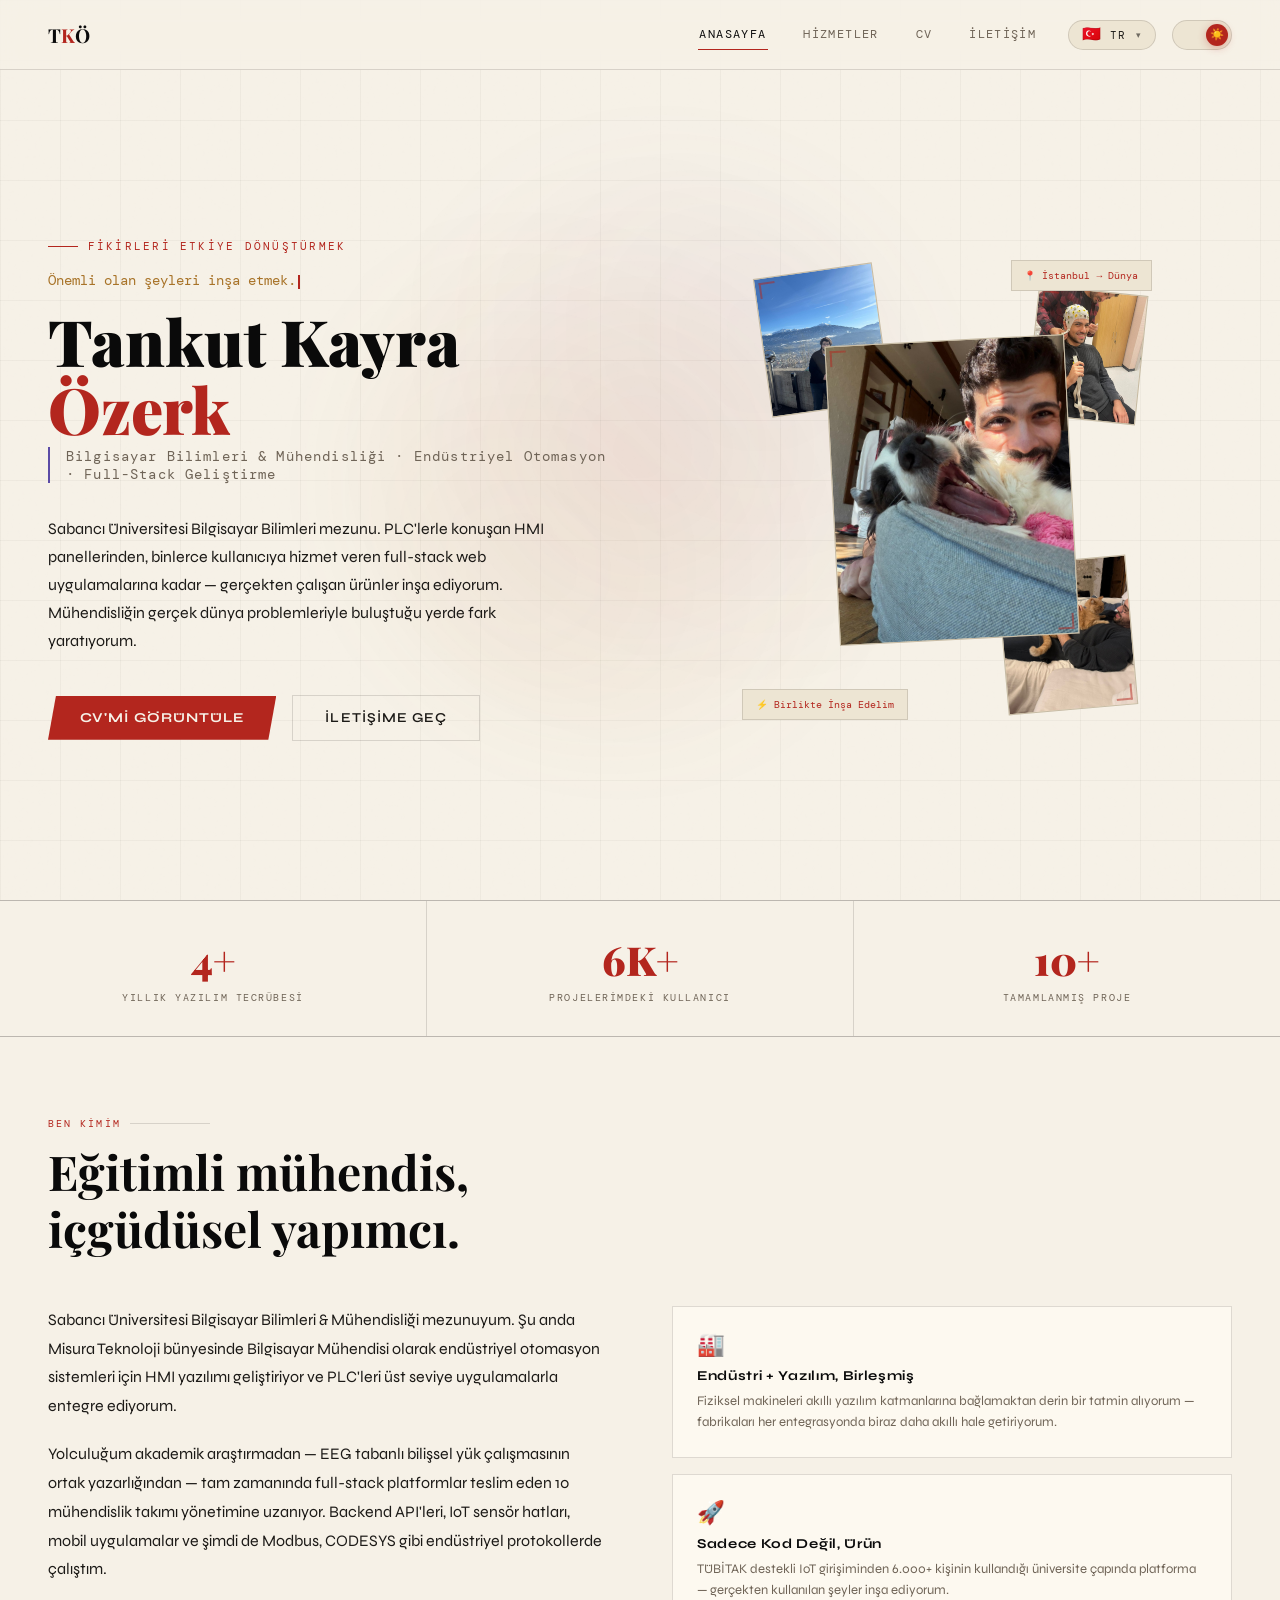
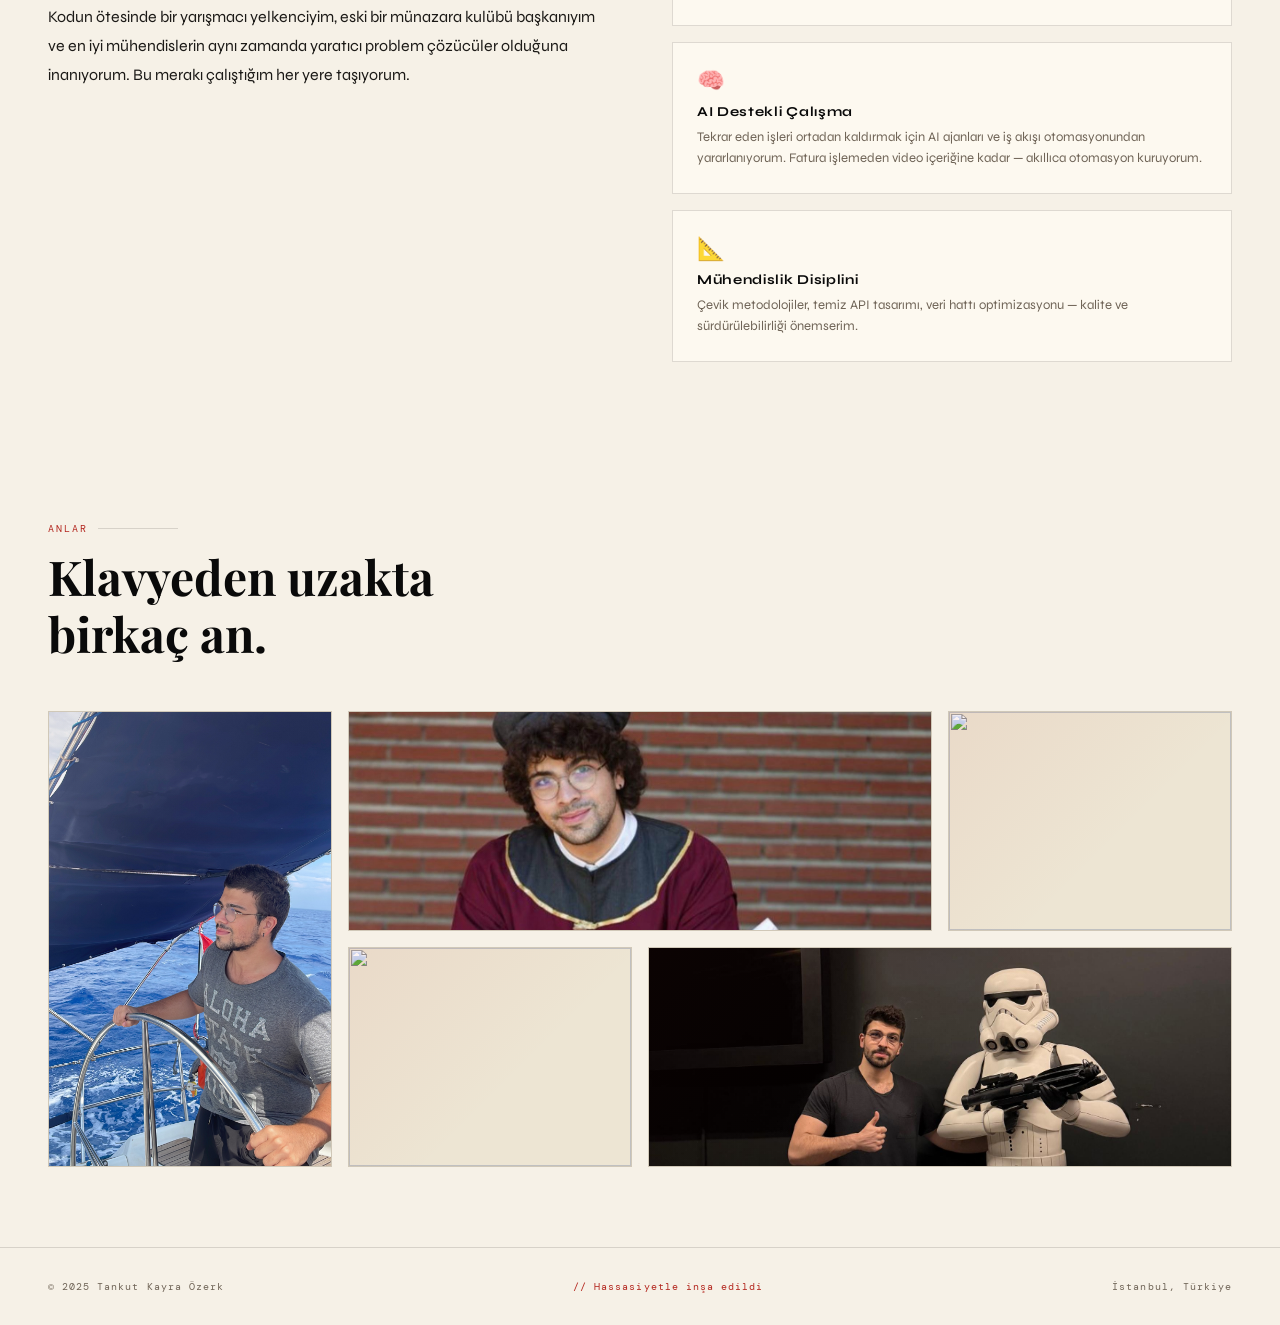
==== commit 40618e0b: "name changes" ====
--- a/index.html
+++ b/index.html
@@ -1,1374 +1,92 @@
 <!DOCTYPE html>
-<html lang="en" data-theme="dark">
+<html lang="tr" data-theme="light">
 <head>
 <meta charset="UTF-8">
 <meta name="viewport" content="width=device-width, initial-scale=1.0">
-<title>Tankut Kayra Özerk — Portfolio</title>
+<title>Tankut Kayra Özerk — Portföy</title>
 <link rel="preconnect" href="https://fonts.googleapis.com">
 <link href="https://fonts.googleapis.com/css2?family=Playfair+Display:ital,wght@0,400;0,700;0,900;1,400&family=DM+Mono:wght@300;400;500&family=Syne:wght@400;600;700;800&display=swap" rel="stylesheet">
-<script src="https://cdn.jsdelivr.net/npm/@emailjs/browser@4/dist/email.min.js"></script>
-<style>
-  *, *::before, *::after { box-sizing: border-box; margin: 0; padding: 0; }
-
-  /* ── DARK THEME (default) ── */
-  html[data-theme="dark"] {
-    --bg: #080b12;
-    --bg2: #0e1320;
-    --bg3: #141b2d;
-    --accent: #00c8ff;
-    --accent-soft: rgba(0,200,255,0.15);
-    --accent-faint: rgba(0,200,255,0.06);
-    --accent-glow: rgba(0,200,255,0.35);
-    --accent2: #e8b04a;
-    --accent3: #7c5cbf;
-    --text: #d8e0f0;
-    --text-dim: #6a7591;
-    --text-bright: #ffffff;
-    --border: rgba(0,200,255,0.15);
-    --border-soft: rgba(255,255,255,0.04);
-    --border-mid: rgba(255,255,255,0.08);
-    --card: rgba(14,19,32,0.8);
-    --grid-line: rgba(0,200,255,0.03);
-    --noise-opacity: 0.4;
-    --orb-color: rgba(0,200,255,0.06);
-    --shadow-accent: rgba(0,200,255,0.08);
-    --nav-bg: rgba(8,11,18,0.85);
-  }
-
-  /* ── LIGHT THEME (red replaces blue) ── */
-  html[data-theme="light"] {
-    --bg: #faf7f2;
-    --bg2: #f1ece2;
-    --bg3: #e8e0d2;
-    --accent: #d62828;
-    --accent-soft: rgba(214,40,40,0.15);
-    --accent-faint: rgba(214,40,40,0.06);
-    --accent-glow: rgba(214,40,40,0.35);
-    --accent2: #c08820;
-    --accent3: #6a4caf;
-    --text: #2a2a2a;
-    --text-dim: #6e6e6e;
-    --text-bright: #0a0a0a;
-    --border: rgba(214,40,40,0.18);
-    --border-soft: rgba(0,0,0,0.04);
-    --border-mid: rgba(0,0,0,0.08);
-    --card: rgba(255,255,255,0.7);
-    --grid-line: rgba(214,40,40,0.04);
-    --noise-opacity: 0.25;
-    --orb-color: rgba(214,40,40,0.05);
-    --shadow-accent: rgba(214,40,40,0.08);
-    --nav-bg: rgba(250,247,242,0.85);
-  }
-
-  :root {
-    --font-display: 'Playfair Display', serif;
-    --font-body: 'Syne', sans-serif;
-    --font-mono: 'DM Mono', monospace;
-  }
-
-  html { scroll-behavior: smooth; }
-
-  body {
-    background: var(--bg);
-    color: var(--text);
-    font-family: var(--font-body);
-    min-height: 100vh;
-    overflow-x: hidden;
-    transition: background-color 0.5s ease, color 0.5s ease;
-  }
-
-  body::before {
-    content: '';
-    position: fixed;
-    inset: 0;
-    background-image:
-      linear-gradient(var(--grid-line) 1px, transparent 1px),
-      linear-gradient(90deg, var(--grid-line) 1px, transparent 1px);
-    background-size: 60px 60px;
-    pointer-events: none;
-    z-index: 0;
-  }
-
-  body::after {
-    content: '';
-    position: fixed;
-    inset: 0;
-    background-image: url("data:image/svg+xml,%3Csvg viewBox='0 0 256 256' xmlns='http://www.w3.org/2000/svg'%3E%3Cfilter id='n'%3E%3CfeTurbulence type='fractalNoise' baseFrequency='0.9' numOctaves='4' stitchTiles='stitch'/%3E%3C/filter%3E%3Crect width='100%25' height='100%25' filter='url(%23n)' opacity='0.04'/%3E%3C/svg%3E");
-    pointer-events: none;
-    z-index: 1;
-    opacity: var(--noise-opacity);
-  }
-
-  .orb {
-    position: fixed;
-    width: 600px; height: 600px;
-    border-radius: 50%;
-    background: radial-gradient(circle, var(--orb-color) 0%, transparent 70%);
-    pointer-events: none;
-    z-index: 1;
-    transition: left 1.5s ease, top 1.5s ease;
-  }
-
-  /* NAVBAR */
-  nav {
-    position: fixed;
-    top: 0; left: 0; right: 0;
-    z-index: 1000;
-    display: flex;
-    align-items: center;
-    justify-content: space-between;
-    padding: 1.2rem 3rem;
-    background: var(--nav-bg);
-    backdrop-filter: blur(20px);
-    -webkit-backdrop-filter: blur(20px);
-    border-bottom: 1px solid var(--border);
-    transition: background-color 0.5s ease;
-  }
-
-  .nav-logo {
-    font-family: var(--font-display);
-    font-size: 1.2rem;
-    font-weight: 700;
-    color: var(--text-bright);
-    letter-spacing: 0.02em;
-  }
-  .nav-logo span { color: var(--accent); }
-
-  .nav-right {
-    display: flex;
-    align-items: center;
-    gap: 1.2rem;
-  }
-
-  .nav-links {
-    display: flex;
-    gap: 0.3rem;
-    list-style: none;
-  }
-
-  .nav-links button {
-    background: none;
-    border: none;
-    color: var(--text-dim);
-    font-family: var(--font-mono);
-    font-size: 0.72rem;
-    letter-spacing: 0.12em;
-    text-transform: uppercase;
-    cursor: pointer;
-    padding: 0.5rem 1rem;
-    transition: color 0.3s;
-    position: relative;
-  }
-  .nav-links button::after {
-    content: '';
-    position: absolute;
-    bottom: 0; left: 50%; right: 50%;
-    height: 1px;
-    background: var(--accent);
-    transition: left 0.3s, right 0.3s;
-  }
-  .nav-links button:hover, .nav-links button.active {
-    color: var(--text-bright);
-  }
-  .nav-links button.active::after { left: 15%; right: 15%; }
-
-  /* THEME TOGGLE */
-  .theme-toggle {
-    background: var(--bg2);
-    border: 1px solid var(--border);
-    width: 60px; height: 30px;
-    border-radius: 30px;
-    position: relative;
-    cursor: pointer;
-    transition: background 0.3s, border-color 0.3s;
-    padding: 0;
-  }
-  .theme-toggle .toggle-slider {
-    position: absolute;
-    top: 3px; left: 3px;
-    width: 22px; height: 22px;
-    background: var(--accent);
-    border-radius: 50%;
-    transition: transform 0.4s cubic-bezier(0.34, 1.56, 0.64, 1);
-    display: flex;
-    align-items: center;
-    justify-content: center;
-    font-size: 0.7rem;
-    color: var(--bg);
-  }
-  html[data-theme="light"] .theme-toggle .toggle-slider {
-    transform: translateX(30px);
-  }
-
-  /* PAGES */
-  .page {
-    display: none;
-    min-height: 100vh;
-    padding-top: 80px;
-    position: relative;
-    z-index: 2;
-    animation: pageIn 0.6s ease forwards;
-  }
-  .page.active { display: block; }
-
-  @keyframes pageIn {
-    from { opacity: 0; transform: translateY(16px); }
-    to { opacity: 1; transform: translateY(0); }
-  }
-
-  /* SCROLL REVEAL */
-  .reveal {
-    opacity: 0;
-    transform: translateY(50px);
-    transition: opacity 0.9s cubic-bezier(0.25, 0.46, 0.45, 0.94),
-                transform 0.9s cubic-bezier(0.25, 0.46, 0.45, 0.94),
-                filter 0.9s ease;
-    transition-delay: var(--reveal-delay, 0s);
-  }
-  .reveal.visible {
-    opacity: 1;
-    transform: translateY(0) translateX(0) scale(1);
-    filter: blur(0);
-  }
-  .reveal-left { transform: translateX(-50px); }
-  .reveal-right { transform: translateX(50px); }
-  .reveal-scale { transform: scale(0.9); }
-
-  /* HERO */
-  .hero {
-    min-height: calc(100vh - 80px);
-    display: grid;
-    grid-template-columns: 1fr 1fr;
-    align-items: center;
-    gap: 4rem;
-    padding: 4rem 3rem;
-    max-width: 1300px;
-    margin: 0 auto;
-  }
-
-  .hero-tag {
-    font-family: var(--font-mono);
-    font-size: 0.7rem;
-    letter-spacing: 0.2em;
-    color: var(--accent);
-    text-transform: uppercase;
-    margin-bottom: 1.2rem;
-    display: flex;
-    align-items: center;
-    gap: 0.6rem;
-  }
-  .hero-tag::before {
-    content: '';
-    width: 30px; height: 1px;
-    background: var(--accent);
-  }
-
-  .welcome-line {
-    font-family: var(--font-mono);
-    font-size: 0.85rem;
-    color: var(--text-dim);
-    margin-bottom: 1rem;
-    min-height: 1.4em;
-  }
-  .welcome-line .typed-text { color: var(--accent2); }
-  .cursor-blink {
-    display: inline-block;
-    width: 2px; height: 1em;
-    background: var(--accent);
-    margin-left: 2px;
-    animation: blink 0.9s infinite;
-    vertical-align: middle;
-  }
-  @keyframes blink { 0%,100%{opacity:1} 50%{opacity:0} }
-
-  .hero-name {
-    font-family: var(--font-display);
-    font-size: clamp(2.8rem, 5vw, 4.8rem);
-    font-weight: 900;
-    line-height: 1.05;
-    color: var(--text-bright);
-    margin-bottom: 0.3rem;
-  }
-  .hero-name .accent { color: var(--accent); }
-
-  .hero-title {
-    font-family: var(--font-mono);
-    font-size: 0.9rem;
-    color: var(--text-dim);
-    letter-spacing: 0.08em;
-    margin-bottom: 2rem;
-    border-left: 2px solid var(--accent3);
-    padding-left: 1rem;
-  }
-
-  .hero-bio {
-    font-size: 1rem;
-    line-height: 1.75;
-    color: var(--text);
-    margin-bottom: 2.5rem;
-    max-width: 520px;
-  }
-
-  .hero-ctas {
-    display: flex;
-    gap: 1rem;
-    flex-wrap: wrap;
-  }
-
-  .btn-primary {
-    background: var(--accent);
-    color: var(--bg);
-    border: none;
-    padding: 0.85rem 2rem;
-    font-family: var(--font-body);
-    font-size: 0.85rem;
-    font-weight: 700;
-    letter-spacing: 0.08em;
-    text-transform: uppercase;
-    cursor: pointer;
-    transition: transform 0.2s, box-shadow 0.2s;
-    clip-path: polygon(8px 0, 100% 0, calc(100% - 8px) 100%, 0 100%);
-  }
-  .btn-primary:hover {
-    transform: translateY(-2px);
-    box-shadow: 0 8px 30px var(--accent-glow);
-  }
-
-  .btn-ghost {
-    background: transparent;
-    color: var(--text);
-    border: 1px solid var(--border);
-    padding: 0.85rem 2rem;
-    font-family: var(--font-body);
-    font-size: 0.85rem;
-    font-weight: 600;
-    letter-spacing: 0.08em;
-    text-transform: uppercase;
-    cursor: pointer;
-    transition: border-color 0.2s, color 0.2s;
-  }
-  .btn-ghost:hover { border-color: var(--accent); color: var(--accent); }
-
-  /* PROFILE PHOTO STACK */
-  .hero-right {
-    display: flex;
-    justify-content: center;
-    align-items: center;
-  }
-
-  .profile-stack {
-    position: relative;
-    width: 380px; height: 440px;
-  }
-
-  .profile-photo {
-    position: absolute;
-    background: var(--bg3);
-    border: 1px solid var(--border);
-    overflow: hidden;
-    transition: transform 0.4s cubic-bezier(0.25, 0.46, 0.45, 0.94), box-shadow 0.4s;
-    display: flex;
-    flex-direction: column;
-    align-items: center;
-    justify-content: center;
-    gap: 0.5rem;
-  }
-  .profile-photo:hover {
-    transform: scale(1.05) rotate(0deg) translateY(-4px) !important;
-    box-shadow: 0 20px 40px rgba(0,0,0,0.3), 0 0 30px var(--shadow-accent);
-    z-index: 10;
-  }
-
-  .profile-photo.main {
-    width: 240px; height: 300px;
-    top: 50%; left: 50%;
-    transform: translate(-50%, -50%) rotate(-3deg);
-    z-index: 3;
-  }
-  .profile-photo.tl {
-    width: 120px; height: 140px;
-    top: 0; left: 0;
-    transform: rotate(-8deg);
-    z-index: 1;
-  }
-  .profile-photo.tr {
-    width: 110px; height: 130px;
-    top: 20px; right: 0;
-    transform: rotate(6deg);
-    z-index: 2;
-  }
-  .profile-photo.br {
-    width: 130px; height: 150px;
-    bottom: 0; right: 10px;
-    transform: rotate(-5deg);
-    z-index: 1;
-  }
-
-  .photo-icon { font-size: 2rem; opacity: 0.4; }
-  .photo-hint {
-    font-family: var(--font-mono);
-    font-size: 0.55rem;
-    color: var(--text-dim);
-    text-align: center;
-    padding: 0 0.5rem;
-    letter-spacing: 0.05em;
-    line-height: 1.4;
-  }
-
-  .corner-deco {
-    position: absolute;
-    width: 16px; height: 16px;
-    border-color: var(--accent);
-    border-style: solid;
-    opacity: 0.5;
-  }
-  .corner-deco.tl-pos { top: 4px; left: 4px; border-width: 2px 0 0 2px; }
-  .corner-deco.br-pos { bottom: 4px; right: 4px; border-width: 0 2px 2px 0; }
-
-  .floating-badge {
-    position: absolute;
-    background: var(--bg2);
-    border: 1px solid var(--border);
-    padding: 0.5rem 0.8rem;
-    font-family: var(--font-mono);
-    font-size: 0.6rem;
-    color: var(--accent);
-    white-space: nowrap;
-    z-index: 20;
-    animation: floatUp 3s ease-in-out infinite;
-  }
-  .floating-badge.b1 { bottom: -10px; left: -20px; animation-delay: 0s; }
-  .floating-badge.b2 { top: -10px; right: -10px; animation-delay: 1.5s; }
-
-  @keyframes floatUp {
-    0%, 100% { transform: translateY(0); }
-    50% { transform: translateY(-6px); }
-  }
-
-  /* STATS */
-  .stats-row {
-    display: grid;
-    grid-template-columns: repeat(3, 1fr);
-    gap: 1px;
-    background: var(--border);
-    max-width: 1300px;
-    margin: 0 auto;
-    border-top: 1px solid var(--border);
-    border-bottom: 1px solid var(--border);
-  }
-  .stat-item {
-    background: var(--bg);
-    padding: 2rem;
-    text-align: center;
-  }
-  .stat-number {
-    font-family: var(--font-display);
-    font-size: 2.5rem;
-    font-weight: 900;
-    color: var(--accent);
-  }
-  .stat-label {
-    font-family: var(--font-mono);
-    font-size: 0.65rem;
-    color: var(--text-dim);
-    text-transform: uppercase;
-    letter-spacing: 0.15em;
-    margin-top: 0.3rem;
-  }
-
-  /* SECTIONS */
-  .section {
-    max-width: 1300px;
-    margin: 0 auto;
-    padding: 5rem 3rem;
-  }
-
-  .section-label {
-    font-family: var(--font-mono);
-    font-size: 0.65rem;
-    letter-spacing: 0.2em;
-    color: var(--accent);
-    text-transform: uppercase;
-    margin-bottom: 0.8rem;
-    display: flex;
-    align-items: center;
-    gap: 0.6rem;
-  }
-  .section-label::after {
-    content: '';
-    flex: 1;
-    height: 1px;
-    background: var(--border);
-    max-width: 80px;
-  }
-  .section-label.center { justify-content: center; }
-  .section-label.center::after { display: none; }
-
-  .section-title {
-    font-family: var(--font-display);
-    font-size: clamp(2rem, 4vw, 3rem);
-    font-weight: 700;
-    color: var(--text-bright);
-    margin-bottom: 1.5rem;
-    line-height: 1.2;
-  }
-
-  .about-grid {
-    display: grid;
-    grid-template-columns: 1fr 1fr;
-    gap: 4rem;
-    align-items: start;
-    margin-top: 3rem;
-  }
-
-  .about-text p {
-    font-size: 1rem;
-    line-height: 1.8;
-    color: var(--text);
-    margin-bottom: 1.2rem;
-  }
-
-  .motive-cards { display: grid; gap: 1rem; }
-
-  .motive-card {
-    background: var(--card);
-    border: 1px solid var(--border);
-    padding: 1.5rem;
-    position: relative;
-    overflow: hidden;
-    transition: border-color 0.3s, transform 0.3s;
-  }
-  .motive-card::before {
-    content: '';
-    position: absolute;
-    left: 0; top: 0; bottom: 0;
-    width: 3px;
-    background: var(--accent);
-    transform: scaleY(0);
-    transition: transform 0.3s;
-    transform-origin: bottom;
-  }
-  .motive-card:hover {
-    border-color: var(--accent);
-    transform: translateX(4px);
-  }
-  .motive-card:hover::before { transform: scaleY(1); }
-
-  .motive-icon { font-size: 1.4rem; margin-bottom: 0.6rem; }
-  .motive-card h4 {
-    font-size: 0.85rem;
-    font-weight: 700;
-    color: var(--text-bright);
-    letter-spacing: 0.05em;
-    margin-bottom: 0.4rem;
-  }
-  .motive-card p {
-    font-size: 0.82rem;
-    color: var(--text-dim);
-    line-height: 1.6;
-  }
-
-  /* PHOTO GALLERY */
-  .gallery-grid {
-    display: grid;
-    grid-template-columns: repeat(4, 1fr);
-    grid-template-rows: 220px 220px;
-    gap: 1rem;
-    margin-top: 3rem;
-  }
-
-  .gallery-item {
-    background: var(--bg2);
-    border: 1px solid var(--border);
-    overflow: hidden;
-    position: relative;
-    display: flex;
-    flex-direction: column;
-    align-items: center;
-    justify-content: center;
-    gap: 0.5rem;
-    transition: transform 0.4s, box-shadow 0.4s, border-color 0.3s;
-    cursor: pointer;
-  }
-  .gallery-item:hover {
-    transform: translateY(-4px) scale(1.01);
-    border-color: var(--accent);
-    box-shadow: 0 16px 40px rgba(0,0,0,0.25), 0 0 30px var(--shadow-accent);
-  }
-  .gallery-item.wide { grid-column: span 2; }
-  .gallery-item.tall { grid-row: span 2; }
-
-  .gallery-item::before {
-    content: '';
-    position: absolute;
-    inset: 0;
-    background: linear-gradient(135deg, var(--accent-faint) 0%, transparent 60%);
-    pointer-events: none;
-  }
-
-  .gallery-label {
-    font-family: var(--font-mono);
-    font-size: 0.62rem;
-    color: var(--text-dim);
-    letter-spacing: 0.15em;
-    text-transform: uppercase;
-    position: relative;
-    z-index: 1;
-  }
-  .gallery-item .photo-icon {
-    font-size: 2rem;
-    position: relative;
-    z-index: 1;
-  }
-
-  /* SERVICES */
-  .services-hero {
-    padding: 5rem 3rem 3rem;
-    max-width: 1300px;
-    margin: 0 auto;
-    text-align: center;
-  }
-  .services-hero p {
-    max-width: 560px;
-    margin: 1rem auto 0;
-    font-size: 0.9rem;
-    color: var(--text-dim);
-    line-height: 1.7;
-  }
-
-  .services-grid {
-    display: grid;
-    grid-template-columns: repeat(auto-fit, minmax(320px, 1fr));
-    gap: 1.5rem;
-    max-width: 1300px;
-    margin: 0 auto;
-    padding: 1rem 3rem 5rem;
-  }
-
-  .service-card {
-    background: var(--card);
-    border: 1px solid var(--border);
-    padding: 2.5rem;
-    position: relative;
-    overflow: hidden;
-    transition: transform 0.3s, border-color 0.3s, box-shadow 0.3s;
-  }
-  .service-card:hover {
-    transform: translateY(-6px);
-    border-color: var(--accent);
-    box-shadow: 0 20px 60px rgba(0,0,0,0.25), 0 0 40px var(--shadow-accent);
-  }
-
-  .service-card.featured {
-    border-color: var(--accent2);
-    background: linear-gradient(135deg, var(--bg3) 0%, rgba(232,176,74,0.05) 100%);
-  }
-  .service-card.featured:hover {
-    border-color: var(--accent2);
-    box-shadow: 0 20px 60px rgba(0,0,0,0.25), 0 0 40px rgba(232,176,74,0.1);
-  }
-
-  .service-badge {
-    font-family: var(--font-mono);
-    font-size: 0.6rem;
-    letter-spacing: 0.18em;
-    text-transform: uppercase;
-    padding: 0.3rem 0.7rem;
-    margin-bottom: 1.5rem;
-    display: inline-block;
-  }
-  .service-badge.new {
-    background: rgba(232,176,74,0.15);
-    color: var(--accent2);
-    border: 1px solid rgba(232,176,74,0.3);
-  }
-  .service-badge.core {
-    background: var(--accent-faint);
-    color: var(--accent);
-    border: 1px solid var(--accent-soft);
-  }
-  .service-badge.research {
-    background: rgba(124,92,191,0.15);
-    color: var(--accent3);
-    border: 1px solid rgba(124,92,191,0.3);
-  }
-
-  .service-icon { font-size: 2.5rem; margin-bottom: 1.2rem; }
-  .service-card h3 {
-    font-family: var(--font-display);
-    font-size: 1.4rem;
-    font-weight: 700;
-    color: var(--text-bright);
-    margin-bottom: 0.8rem;
-  }
-  .service-card p {
-    font-size: 0.88rem;
-    line-height: 1.7;
-    color: var(--text-dim);
-    margin-bottom: 1.5rem;
-  }
-
-  .service-tags { display: flex; flex-wrap: wrap; gap: 0.4rem; }
-  .tag {
-    font-family: var(--font-mono);
-    font-size: 0.6rem;
-    letter-spacing: 0.08em;
-    padding: 0.25rem 0.6rem;
-    background: var(--border-soft);
-    border: 1px solid var(--border-mid);
-    color: var(--text-dim);
-  }
-
-  .ai-video-showcase {
-    max-width: 1300px;
-    margin: 0 auto;
-    padding: 0 3rem 5rem;
-  }
-
-  .showcase-inner {
-    background: linear-gradient(135deg, var(--bg2) 0%, var(--bg3) 100%);
-    border: 1px solid rgba(232,176,74,0.25);
-    padding: 3rem;
-    display: grid;
-    grid-template-columns: 1.2fr 1fr;
-    gap: 3rem;
-    align-items: center;
-    position: relative;
-    overflow: hidden;
-  }
-  .showcase-inner::before {
-    content: 'AI CREATOR';
-    position: absolute;
-    right: -1rem;
-    top: 50%;
-    transform: translateY(-50%) rotate(90deg);
-    font-family: var(--font-display);
-    font-size: 5rem;
-    font-weight: 900;
-    color: rgba(232,176,74,0.04);
-    letter-spacing: 0.2em;
-    pointer-events: none;
-  }
-  .showcase-title {
-    font-family: var(--font-display);
-    font-size: 2rem;
-    font-weight: 700;
-    color: var(--text-bright);
-    margin-bottom: 1rem;
-    line-height: 1.2;
-  }
-  .showcase-title span { color: var(--accent2); }
-  .showcase-desc {
-    font-size: 0.9rem;
-    line-height: 1.75;
-    color: var(--text);
-    margin-bottom: 1.5rem;
-  }
-  .showcase-desc.dim { color: var(--text-dim); font-size: 0.82rem; }
-
-  /* Only 2 video placeholders now */
-  .video-grid {
-    display: grid;
-    grid-template-columns: 1fr 1fr;
-    gap: 1rem;
-  }
-  .video-thumb {
-    aspect-ratio: 9/16;
-    background: var(--bg);
-    border: 1px solid var(--border);
-    display: flex;
-    flex-direction: column;
-    align-items: center;
-    justify-content: center;
-    gap: 0.5rem;
-    position: relative;
-    overflow: hidden;
-    transition: border-color 0.3s, transform 0.3s;
-    cursor: pointer;
-  }
-  .video-thumb:hover {
-    border-color: var(--accent2);
-    transform: translateY(-4px);
-  }
-  .video-thumb::before {
-    content: '';
-    position: absolute;
-    inset: 0;
-    background: linear-gradient(135deg, rgba(232,176,74,0.08) 0%, transparent 100%);
-  }
-  .play-icon {
-    font-size: 1.8rem;
-    opacity: 0.5;
-    position: relative;
-    z-index: 1;
-  }
-  .video-label {
-    font-family: var(--font-mono);
-    font-size: 0.6rem;
-    color: var(--text-dim);
-    letter-spacing: 0.1em;
-    text-transform: uppercase;
-    position: relative;
-    z-index: 1;
-  }
-
-  /* CV PAGE */
-  .cv-container {
-    max-width: 900px;
-    margin: 0 auto;
-    padding: 3rem;
-  }
-
-  .cv-header {
-    display: flex;
-    justify-content: space-between;
-    align-items: flex-start;
-    margin-bottom: 3rem;
-    padding-bottom: 2rem;
-    border-bottom: 1px solid var(--border);
-    gap: 2rem;
-  }
-
-  .cv-name {
-    font-family: var(--font-display);
-    font-size: 3rem;
-    font-weight: 900;
-    color: var(--text-bright);
-    line-height: 1.05;
-  }
-  .cv-name span { color: var(--accent); }
-
-  .cv-contact-info { text-align: right; }
-  .cv-contact-info a, .cv-contact-info span {
-    display: block;
-    font-family: var(--font-mono);
-    font-size: 0.72rem;
-    color: var(--text-dim);
-    text-decoration: none;
-    margin-bottom: 0.3rem;
-    letter-spacing: 0.05em;
-    transition: color 0.2s;
-  }
-  .cv-contact-info a:hover { color: var(--accent); }
-
-  .cv-download-btn {
-    display: inline-flex;
-    align-items: center;
-    gap: 0.5rem;
-    background: var(--accent);
-    color: var(--bg) !important;
-    border: none;
-    padding: 0.7rem 1.5rem;
-    font-family: var(--font-body);
-    font-size: 0.78rem;
-    font-weight: 700;
-    letter-spacing: 0.08em;
-    text-transform: uppercase;
-    cursor: pointer;
-    transition: transform 0.2s, box-shadow 0.2s;
-    margin-top: 1rem;
-    text-decoration: none;
-    clip-path: polygon(6px 0, 100% 0, calc(100% - 6px) 100%, 0 100%);
-  }
-  .cv-download-btn:hover {
-    transform: translateY(-2px);
-    box-shadow: 0 8px 24px var(--accent-glow);
-    color: var(--bg) !important;
-  }
-
-  .cv-summary {
-    background: var(--bg2);
-    border-left: 3px solid var(--accent);
-    padding: 1.5rem;
-    margin-bottom: 3rem;
-    font-size: 0.9rem;
-    line-height: 1.75;
-    color: var(--text);
-  }
-
-  .cv-section { margin-bottom: 3rem; }
-
-  .cv-section-title {
-    font-family: var(--font-mono);
-    font-size: 0.65rem;
-    letter-spacing: 0.25em;
-    color: var(--accent);
-    text-transform: uppercase;
-    margin-bottom: 1.5rem;
-    display: flex;
-    align-items: center;
-    gap: 1rem;
-  }
-  .cv-section-title::after {
-    content: '';
-    flex: 1;
-    height: 1px;
-    background: var(--border);
-  }
-
-  .cv-entry {
-    display: grid;
-    grid-template-columns: 1fr auto;
-    gap: 0.5rem 2rem;
-    margin-bottom: 2rem;
-    padding-bottom: 2rem;
-    border-bottom: 1px solid var(--border-soft);
-  }
-  .cv-entry:last-child { border-bottom: none; margin-bottom: 0; padding-bottom: 0; }
-
-  .cv-entry-title {
-    font-weight: 700;
-    font-size: 0.95rem;
-    color: var(--text-bright);
-    margin-bottom: 0.2rem;
-  }
-  .cv-entry-sub {
-    font-family: var(--font-mono);
-    font-size: 0.7rem;
-    color: var(--accent3);
-    letter-spacing: 0.05em;
-    margin-bottom: 0.6rem;
-  }
-  .cv-entry-date {
-    font-family: var(--font-mono);
-    font-size: 0.65rem;
-    color: var(--text-dim);
-    letter-spacing: 0.08em;
-    white-space: nowrap;
-    padding-top: 0.25rem;
-  }
-  .cv-entry ul { list-style: none; grid-column: 1; }
-  .cv-entry ul li {
-    font-size: 0.83rem;
-    line-height: 1.65;
-    color: var(--text);
-    padding-left: 1.2rem;
-    position: relative;
-    margin-bottom: 0.4rem;
-  }
-  .cv-entry ul li::before {
-    content: '›';
-    position: absolute;
-    left: 0;
-    color: var(--accent);
-    font-weight: 700;
-  }
-
-  .skills-matrix { display: grid; gap: 1rem; }
-  .skill-row {
-    display: grid;
-    grid-template-columns: 100px 1fr;
-    gap: 1rem;
-    align-items: center;
-  }
-  .skill-level {
-    font-family: var(--font-mono);
-    font-size: 0.6rem;
-    color: var(--text-dim);
-    letter-spacing: 0.1em;
-    text-transform: uppercase;
-  }
-  .skill-tags { display: flex; flex-wrap: wrap; gap: 0.4rem; }
-  .skill-tag {
-    font-family: var(--font-mono);
-    font-size: 0.62rem;
-    padding: 0.25rem 0.6rem;
-    border: 1px solid;
-    letter-spacing: 0.05em;
-  }
-  .skill-tag.advanced {
-    border-color: var(--accent-soft);
-    color: var(--accent);
-    background: var(--accent-faint);
-  }
-  .skill-tag.intermediate {
-    border-color: rgba(124,92,191,0.4);
-    color: var(--accent3);
-    background: rgba(124,92,191,0.06);
-  }
-  .skill-tag.familiar {
-    border-color: var(--border-mid);
-    color: var(--text-dim);
-    background: transparent;
-  }
-
-  .cert-list { display: grid; gap: 0.5rem; }
-  .cert-item {
-    display: flex;
-    align-items: center;
-    gap: 0.8rem;
-    font-size: 0.83rem;
-    color: var(--text);
-    padding: 0.6rem 0;
-    border-bottom: 1px solid var(--border-soft);
-  }
-  .cert-item:last-child { border-bottom: none; }
-  .cert-item::before {
-    content: '▸';
-    color: var(--accent);
-    font-size: 0.6rem;
-  }
-
-  .lang-row { display: flex; gap: 1.5rem; flex-wrap: wrap; }
-  .lang-item {
-    display: flex;
-    align-items: center;
-    gap: 0.6rem;
-    font-size: 0.85rem;
-    color: var(--text);
-  }
-  .lang-level {
-    font-family: var(--font-mono);
-    font-size: 0.6rem;
-    color: var(--text-dim);
-    background: var(--bg2);
-    padding: 0.15rem 0.5rem;
-    border: 1px solid var(--border);
-  }
-
-  /* CONTACT */
-  .contact-container {
-    max-width: 1200px;
-    margin: 0 auto;
-    padding: 3rem 3rem 5rem;
-    display: grid;
-    grid-template-columns: 1fr 1.2fr;
-    gap: 5rem;
-    align-items: start;
-  }
-
-  .contact-info h2 {
-    font-family: var(--font-display);
-    font-size: 2.8rem;
-    font-weight: 900;
-    color: var(--text-bright);
-    line-height: 1.1;
-    margin-bottom: 1.5rem;
-  }
-  .contact-info h2 span { color: var(--accent); font-style: italic; }
-  .contact-info p {
-    font-size: 0.92rem;
-    line-height: 1.75;
-    color: var(--text);
-    margin-bottom: 2.5rem;
-  }
-
-  .contact-links { display: grid; gap: 1rem; }
-  .contact-link {
-    display: flex;
-    align-items: center;
-    gap: 1rem;
-    padding: 1.2rem 1.5rem;
-    background: var(--bg2);
-    border: 1px solid var(--border);
-    text-decoration: none;
-    color: var(--text);
-    transition: border-color 0.3s, transform 0.2s;
-  }
-  .contact-link:hover {
-    border-color: var(--accent);
-    transform: translateX(4px);
-  }
-  .contact-link-icon { font-size: 1.3rem; }
-  .contact-link-label {
-    font-family: var(--font-mono);
-    font-size: 0.6rem;
-    color: var(--text-dim);
-    letter-spacing: 0.15em;
-    text-transform: uppercase;
-    display: block;
-    margin-bottom: 0.2rem;
-  }
-  .contact-link-value {
-    font-size: 0.88rem;
-    color: var(--text-bright);
-    font-weight: 600;
-  }
-
-  .contact-form-wrap {
-    background: var(--bg2);
-    border: 1px solid var(--border);
-    padding: 2.5rem;
-  }
-
-  .form-header { margin-bottom: 2rem; }
-  .form-header h3 {
-    font-family: var(--font-display);
-    font-size: 1.5rem;
-    font-weight: 700;
-    color: var(--text-bright);
-    margin-bottom: 0.4rem;
-  }
-  .form-header p {
-    font-size: 0.8rem;
-    color: var(--text-dim);
-    font-family: var(--font-mono);
-  }
-
-  .form-group { margin-bottom: 1.5rem; }
-  .form-group label {
-    display: block;
-    font-family: var(--font-mono);
-    font-size: 0.62rem;
-    letter-spacing: 0.15em;
-    color: var(--accent);
-    text-transform: uppercase;
-    margin-bottom: 0.6rem;
-  }
-  .form-group input,
-  .form-group textarea {
-    width: 100%;
-    background: var(--bg);
-    border: 1px solid var(--border);
-    color: var(--text-bright);
-    font-family: var(--font-body);
-    font-size: 0.88rem;
-    padding: 0.85rem 1rem;
-    outline: none;
-    transition: border-color 0.3s, box-shadow 0.3s;
-    resize: none;
-  }
-  .form-group input:focus,
-  .form-group textarea:focus {
-    border-color: var(--accent);
-    box-shadow: 0 0 0 3px var(--accent-faint);
-  }
-  .form-group input::placeholder,
-  .form-group textarea::placeholder {
-    color: var(--text-dim);
-    opacity: 0.6;
-  }
-  .form-group textarea { min-height: 130px; }
-
-  .form-grid {
-    display: grid;
-    grid-template-columns: 1fr 1fr;
-    gap: 1rem;
-  }
-
-  .form-submit {
-    display: flex;
-    align-items: center;
-    justify-content: space-between;
-    gap: 1rem;
-    margin-top: 0.5rem;
-    flex-wrap: wrap;
-  }
-  .form-note {
-    font-family: var(--font-mono);
-    font-size: 0.6rem;
-    color: var(--text-dim);
-    letter-spacing: 0.08em;
-  }
-  .submit-btn {
-    background: var(--accent);
-    color: var(--bg);
-    border: none;
-    padding: 0.85rem 2rem;
-    font-family: var(--font-body);
-    font-weight: 700;
-    font-size: 0.82rem;
-    letter-spacing: 0.1em;
-    text-transform: uppercase;
-    cursor: pointer;
-    transition: transform 0.2s, box-shadow 0.2s;
-    clip-path: polygon(6px 0, 100% 0, calc(100% - 6px) 100%, 0 100%);
-  }
-  .submit-btn:hover {
-    transform: translateY(-2px);
-    box-shadow: 0 8px 24px var(--accent-glow);
-  }
-
-  .form-feedback {
-    display: none;
-    padding: 1rem 1.5rem;
-    margin-top: 1rem;
-    font-family: var(--font-mono);
-    font-size: 0.8rem;
-    letter-spacing: 0.04em;
-    line-height: 1.5;
-    border-left: 3px solid;
-    animation: feedbackIn 0.35s ease forwards;
-  }
-  .form-feedback.show { display: flex; align-items: flex-start; gap: 0.75rem; }
-  .form-feedback.success {
-    background: rgba(0,200,80,0.07);
-    border-color: #00c850;
-    color: #00c850;
-  }
-  html[data-theme="light"] .form-feedback.success {
-    background: rgba(0,160,60,0.07);
-    border-color: #00a03c;
-    color: #00a03c;
-  }
-  .form-feedback.error {
-    background: rgba(220,50,50,0.08);
-    border-color: #e03535;
-    color: #e03535;
-  }
-  .form-feedback-icon { font-size: 1rem; flex-shrink: 0; margin-top: 0.05rem; }
-  @keyframes feedbackIn {
-    from { opacity: 0; transform: translateY(6px); }
-    to   { opacity: 1; transform: translateY(0); }
-  }
-
-  .submit-btn.loading {
-    opacity: 0.7;
-    cursor: not-allowed;
-    pointer-events: none;
-  }
-  .submit-btn .btn-spinner {
-    display: none;
-    width: 12px; height: 12px;
-    border: 2px solid rgba(0,0,0,0.25);
-    border-top-color: var(--bg);
-    border-radius: 50%;
-    animation: spin 0.6s linear infinite;
-    vertical-align: middle;
-    margin-right: 6px;
-  }
-  .submit-btn.loading .btn-spinner { display: inline-block; }
-  @keyframes spin { to { transform: rotate(360deg); } }
-
-  footer {
-    border-top: 1px solid var(--border);
-    padding: 2rem 3rem;
-    display: flex;
-    justify-content: space-between;
-    align-items: center;
-    font-family: var(--font-mono);
-    font-size: 0.65rem;
-    color: var(--text-dim);
-    letter-spacing: 0.1em;
-    position: relative;
-    z-index: 2;
-  }
-  footer .accent-text { color: var(--accent); font-size: 0.6rem; }
-
-  /* RESPONSIVE */
-  @media (max-width: 900px) {
-    nav { padding: 1rem 1.2rem; flex-wrap: wrap; gap: 0.5rem; }
-    .nav-links button { padding: 0.4rem 0.6rem; font-size: 0.65rem; }
-    .nav-right { gap: 0.6rem; }
-
-    .hero {
-      grid-template-columns: 1fr;
-      padding: 2.5rem 1.5rem;
-      text-align: center;
-      gap: 3rem;
-    }
-    .hero-bio { max-width: 100%; margin-left: auto; margin-right: auto; }
-    .hero-ctas { justify-content: center; }
-    .hero-tag { justify-content: center; }
-    .profile-stack { width: 320px; height: 380px; margin: 0 auto; }
-
-    .about-grid { grid-template-columns: 1fr; gap: 2.5rem; }
-    .section { padding: 3rem 1.5rem; }
-
-    .gallery-grid {
-      grid-template-columns: repeat(2, 1fr);
-      grid-template-rows: 180px 180px 180px;
-    }
-    .gallery-item.wide { grid-column: span 2; }
-    .gallery-item.tall { grid-row: span 1; }
-
-    .services-hero { padding: 3rem 1.5rem 2rem; }
-    .services-grid { padding: 1rem 1.5rem 3rem; }
-    .ai-video-showcase { padding: 0 1.5rem 4rem; }
-    .showcase-inner { grid-template-columns: 1fr; gap: 2rem; padding: 2rem; }
-
-    .cv-container { padding: 2rem 1.5rem; }
-    .cv-header { flex-direction: column; gap: 1.5rem; }
-    .cv-contact-info { text-align: left; }
-    .cv-name { font-size: 2.2rem; }
-    .cv-entry { grid-template-columns: 1fr; }
-    .cv-entry-date { padding-top: 0; }
-
-    .contact-container {
-      grid-template-columns: 1fr;
-      gap: 3rem;
-      padding: 2rem 1.5rem 4rem;
-    }
-    .form-grid { grid-template-columns: 1fr; }
-    .stats-row { grid-template-columns: 1fr; }
-    .stat-item { padding: 1.5rem; }
-
-    footer {
-      flex-direction: column;
-      gap: 0.5rem;
-      text-align: center;
-      padding: 1.5rem;
-    }
-  }
-
-  /* Reduced motion preference */
-  @media (prefers-reduced-motion: reduce) {
-    .reveal { opacity: 1 !important; transform: none !important; filter: none !important; }
-    .floating-badge { animation: none; }
-  }
-</style>
+<link rel="stylesheet" href="styles.css">
 </head>
-<body>
+<body data-title-key="meta.titleMain">
+
+<div class="splash" id="splash">
+  <div class="splash-inner">
+    <div class="splash-logo">TKÖ</div>
+    <div class="splash-name">Tankut Kayra Özerk</div>
+    <div class="splash-tagline" data-i18n="splash.tagline">Mühendis · Yapımcı · Yaratıcı</div>
+    <div class="splash-hint" data-i18n="splash.hint">girmek için herhangi bir yere tıklayın</div>
+  </div>
+</div>
 
 <div class="orb" id="orb"></div>
 
-<!-- NAVBAR -->
 <nav>
-  <div class="nav-logo">T<span>K</span>Ö</div>
+  <a href="main.html" class="nav-logo">T<span>K</span>Ö</a>
   <div class="nav-right">
     <ul class="nav-links">
-      <li><button onclick="showPage('main')" id="btn-main" class="active">Main</button></li>
-      <li><button onclick="showPage('services')" id="btn-services">Services</button></li>
-      <li><button onclick="showPage('cv')" id="btn-cv">CV</button></li>
-      <li><button onclick="showPage('contact')" id="btn-contact">Contact</button></li>
+      <li><a href="main.html" class="active" data-i18n="nav.main">Anasayfa</a></li>
+      <li><a href="services.html" data-i18n="nav.services">Hizmetler</a></li>
+      <li><a href="cv.html" data-i18n="nav.cv">CV</a></li>
+      <li><a href="contact.html" data-i18n="nav.contact">İletişim</a></li>
     </ul>
-    <button class="theme-toggle" onclick="toggleTheme()" aria-label="Toggle theme">
-      <span class="toggle-slider" id="toggle-slider">🌙</span>
+
+    <div class="lang-switcher">
+      <button class="lang-trigger" type="button" data-i18n-attr="aria-label:nav.langAria" aria-haspopup="listbox">
+        <span class="lang-current-flag">🇹🇷</span>
+        <span class="lang-current">TR</span>
+        <span class="lang-caret">▾</span>
+      </button>
+      <ul class="lang-menu" role="listbox">
+        <li class="lang-option active" role="option" data-lang="tr"><span class="flag">🇹🇷</span> TR</li>
+        <li class="lang-option" role="option" data-lang="en"><span class="flag">🇬🇧</span> EN</li>
+      </ul>
+    </div>
+
+    <button class="theme-toggle" type="button" data-i18n-attr="aria-label:nav.themeAria">
+      <span class="toggle-slider" id="toggle-slider">☀️</span>
     </button>
   </div>
 </nav>
 
-<!-- ════════ MAIN PAGE ════════ -->
-<div class="page active" id="page-main">
+<div class="page">
 
   <section class="hero">
     <div class="hero-left">
-      <div class="hero-tag">Available for opportunities</div>
+      <div class="hero-tag" data-i18n="hero.tag">Fikirleri etkiye dönüştürmek</div>
       <div class="welcome-line">
         <span class="typed-text" id="typed"></span><span class="cursor-blink"></span>
       </div>
       <h1 class="hero-name">Tankut Kayra<br><span class="accent">Özerk</span></h1>
-      <p class="hero-title">Computer Science & Engineering · Industrial Automation · Full-Stack Dev</p>
-      <p class="hero-bio">
-        CS graduate from Sabancı University. I build things that work — from HMI dashboards talking to PLCs, to full-stack web applications handling thousands of users. I thrive where engineering meets real-world problems.
-      </p>
+      <p class="hero-title" data-i18n="hero.title">Bilgisayar Bilimleri & Mühendisliği · Endüstriyel Otomasyon · Full-Stack Geliştirme</p>
+      <p class="hero-bio" data-i18n="hero.bio"></p>
       <div class="hero-ctas">
-        <button class="btn-primary" onclick="showPage('cv')">View My CV</button>
-        <button class="btn-ghost" onclick="showPage('contact')">Get in Touch</button>
+        <a href="cv.html" class="btn-primary" data-i18n="hero.ctaCv">CV'mi Görüntüle</a>
+        <a href="contact.html" class="btn-ghost" data-i18n="hero.ctaContact">İletişime Geç</a>
       </div>
     </div>
 
     <div class="hero-right">
       <div class="profile-stack">
         <div class="profile-photo tl">
-          <img src="contents/photos/photo1.jpeg" style="width:100%;height:100%;object-fit:cover;">
+          <img src="contents/photos/photo1.jpeg" alt="" loading="lazy" style="width:100%;height:100%;object-fit:cover;">
           <div class="corner-deco tl-pos"></div>
         </div>
         <div class="profile-photo tr">
-          <img src="contents/photos/photo3.jpeg" style="width:100%;height:100%;object-fit:cover;">
+          <img src="contents/photos/photo3.jpeg" alt="" loading="lazy" style="width:100%;height:100%;object-fit:cover;">
           <div class="corner-deco tl-pos"></div>
         </div>
         <div class="profile-photo main">
-          <img src="contents/photos/main.jpeg" style="width:100%;height:100%;object-fit:cover;">
+          <img src="contents/photos/main.jpeg" alt="Tankut Kayra Özerk" loading="eager" style="width:100%;height:100%;object-fit:cover;">
           <div class="corner-deco tl-pos"></div>
           <div class="corner-deco br-pos"></div>
         </div>
         <div class="profile-photo br">
-          <img src="contents/photos/photo2.jpeg" style="width:100%;height:100%;object-fit:cover;">
+          <img src="contents/photos/photo2.jpeg" alt="" loading="lazy" style="width:100%;height:100%;object-fit:cover;">
           <div class="corner-deco br-pos"></div>
         </div>
-        <div class="floating-badge b1">⚡ Open to Work</div>
-        <div class="floating-badge b2">📍 Istanbul, TR</div>
+        <div class="floating-badge b1" data-i18n="hero.badge1">⚡ Birlikte İnşa Edelim</div>
+        <div class="floating-badge b2" data-i18n="hero.badge2">📍 İstanbul → Dünya</div>
       </div>
     </div>
   </section>
@@ -1376,669 +94,164 @@
   <div class="stats-row reveal">
     <div class="stat-item">
       <div class="stat-number">4+</div>
-      <div class="stat-label">Years Building Software</div>
+      <div class="stat-label" data-i18n="stats.years">Yıllık Yazılım Tecrübesi</div>
     </div>
     <div class="stat-item">
       <div class="stat-number">6K+</div>
-      <div class="stat-label">Users on My Projects</div>
+      <div class="stat-label" data-i18n="stats.users">Projelerimdeki Kullanıcı</div>
     </div>
     <div class="stat-item">
       <div class="stat-number">10+</div>
-      <div class="stat-label">Projects Shipped</div>
+      <div class="stat-label" data-i18n="stats.projects">Tamamlanmış Proje</div>
     </div>
   </div>
 
   <section class="section">
-    <div class="section-label reveal">Who I Am</div>
-    <h2 class="section-title reveal">Engineer by training,<br>builder by instinct.</h2>
+    <div class="section-label reveal" data-i18n="about.label">Ben Kimim</div>
+    <h2 class="section-title reveal" data-i18n-html="about.title">Eğitimli mühendis,<br>içgüdüsel yapımcı.</h2>
 
     <div class="about-grid">
       <div class="about-text reveal reveal-left">
-        <p>I'm a Computer Science & Engineering graduate from Sabancı University, currently working as a Computer Engineer at Misura Technology, where I develop HMI software for industrial automation systems and integrate PLCs with high-level applications.</p>
-        <p>My journey spans from academic research — co-authoring an EEG-based cognitive load study — to leading cross-functional teams of 10 engineers delivering full-stack platforms on time. I've worked across the stack: backend APIs, IoT sensor pipelines, mobile apps, and now industrial protocols like Modbus and CODESYS.</p>
-        <p>Beyond the code, I'm a competitive sailor, a former debate club president, and someone who believes the best engineers are also creative problem-solvers. I bring that curiosity everywhere I work.</p>
+        <p data-i18n="about.p1"></p>
+        <p data-i18n="about.p2"></p>
+        <p data-i18n="about.p3"></p>
       </div>
 
       <div class="motive-cards">
         <div class="motive-card reveal reveal-right" style="--reveal-delay:0.05s">
           <div class="motive-icon">🏭</div>
-          <h4>Industrial + Software, Bridged</h4>
-          <p>I find deep satisfaction connecting physical machines to intelligent software layers — making factories smarter one integration at a time.</p>
+          <h4 data-i18n="about.m1Title"></h4>
+          <p data-i18n="about.m1Body"></p>
         </div>
         <div class="motive-card reveal reveal-right" style="--reveal-delay:0.15s">
           <div class="motive-icon">🚀</div>
-          <h4>Shipped Products, Not Just Code</h4>
-          <p>From a TÜBİTAK-funded IoT startup to a university-wide platform used by 6,000+ people — I build things that actually get used.</p>
+          <h4 data-i18n="about.m2Title"></h4>
+          <p data-i18n="about.m2Body"></p>
         </div>
         <div class="motive-card reveal reveal-right" style="--reveal-delay:0.25s">
           <div class="motive-icon">🧠</div>
-          <h4>AI-Augmented Work</h4>
-          <p>Leveraging AI agents and workflow automation to eliminate repetitive work. From receipt processing to video content — I automate intelligently.</p>
+          <h4 data-i18n="about.m3Title"></h4>
+          <p data-i18n="about.m3Body"></p>
         </div>
         <div class="motive-card reveal reveal-right" style="--reveal-delay:0.35s">
           <div class="motive-icon">📐</div>
-          <h4>Engineering Rigour</h4>
-          <p>Agile methodologies, clean API design, data pipeline optimization — I care deeply about quality and maintainability.</p>
+          <h4 data-i18n="about.m4Title"></h4>
+          <p data-i18n="about.m4Body"></p>
         </div>
       </div>
     </div>
   </section>
 
-  <!-- PHOTO GALLERY -->
   <section class="section">
-    <div class="section-label reveal">Glimpses</div>
-    <h2 class="section-title reveal">A few moments<br>off the keyboard.</h2>
+    <div class="section-label reveal" data-i18n="glimpses.label">Anlar</div>
+    <h2 class="section-title reveal" data-i18n-html="glimpses.title">Klavyeden uzakta<br>birkaç an.</h2>
 
     <div class="gallery-grid">
-      <div class="gallery-item tall reveal reveal-scale" style="--reveal-delay:0.05s">
-        <img src="contents/photos/sailing_photo.JPG" style="position:absolute;inset:0;width:100%;height:100%;object-fit:cover;z-index:0;">
-        <span class="gallery-label">Sailing</span>
-      </div>
-      <div class="gallery-item wide reveal reveal-scale" style="--reveal-delay:0.15s">
-        <img src="contents/photos/uniDays_photo.jpeg" style="position:absolute;inset:0;width:100%;height:100%;object-fit:cover;z-index:0;">
-        <span class="gallery-label">University Days</span>
-      </div>
-      <div class="gallery-item reveal reveal-scale" style="--reveal-delay:0.25s">
-        <img src="contents/photos/work_photo.png" style="position:absolute;inset:0;width:100%;height:100%;object-fit:cover;z-index:0;">
-        <span class="gallery-label">Work</span>
-      </div>
-      <div class="gallery-item reveal reveal-scale" style="--reveal-delay:0.35s">
-        <img src="contents/photos/travel_photo.png" style="position:absolute;inset:0;width:100%;height:100%;object-fit:cover;z-index:0;">
-        <span class="gallery-label">Travel</span>
+      <div class="gallery-item tall reveal reveal-scale" data-stagger>
+        <img src="contents/photos/sailing_photo.JPG" alt="" loading="lazy" style="position:absolute;inset:0;width:100%;height:100%;object-fit:cover;z-index:0;">
+      </div>
+      <div class="gallery-item wide reveal reveal-scale" data-stagger>
+        <img src="contents/photos/uniDays_photo.jpeg" alt="" loading="lazy" style="position:absolute;inset:0;width:100%;height:100%;object-fit:cover;z-index:0;">
+      </div>
+      <div class="gallery-item reveal reveal-scale" data-stagger>
+        <img src="contents/photos/work_photo.png" alt="" loading="lazy" style="position:absolute;inset:0;width:100%;height:100%;object-fit:cover;z-index:0;">
+      </div>
+      <div class="gallery-item reveal reveal-scale" data-stagger>
+        <img src="contents/photos/travel_photo.png" alt="" loading="lazy" style="position:absolute;inset:0;width:100%;height:100%;object-fit:cover;z-index:0;">
+      </div>
+      <div class="gallery-item wide reveal reveal-scale" data-stagger>
+        <img src="contents/photos/sw.jpeg" alt="" loading="lazy" style="position:absolute;inset:0;width:100%;height:100%;object-fit:cover;z-index:0;">
       </div>
     </div>
   </section>
+
 </div>
 
-<!-- ════════ SERVICES PAGE ════════ -->
-<div class="page" id="page-services">
-  <div class="services-hero">
-    <div class="section-label center">What I Offer</div>
-    <h2 class="section-title">Services & Expertise</h2>
-    <p>From industrial automation to AI-powered content creation — here's what I bring to the table. I'm open to full-time roles, project-based collaborations, and freelance engagements.</p>
-  </div>
-
-  <div class="services-grid">
-
-    <div class="service-card reveal" style="--reveal-delay:0s">
-      <div><span class="service-badge core">Core</span></div>
-      <div class="service-icon">⚙️</div>
-      <h3>Industrial Automation & HMI</h3>
-      <p>Designing and configuring Human-Machine Interface modules for industrial systems. PLC integration, real-time data connectivity using Modbus, and operator dashboard development with CODESYS.</p>
-      <div class="service-tags">
-        <span class="tag">CODESYS</span>
-        <span class="tag">Modbus</span>
-        <span class="tag">HMI Development</span>
-        <span class="tag">PLC Integration</span>
-        <span class="tag">Industrial Protocols</span>
-      </div>
-    </div>
-
-    <div class="service-card reveal" style="--reveal-delay:0.1s">
-      <div><span class="service-badge core">Core</span></div>
-      <div class="service-icon">🖥️</div>
-      <h3>Full-Stack Web Development</h3>
-      <p>End-to-end web application development. RESTful API architecture, database design, and responsive frontends. Delivered production systems used by thousands of real users.</p>
-      <div class="service-tags">
-        <span class="tag">Node.js</span>
-        <span class="tag">PHP</span>
-        <span class="tag">React</span>
-        <span class="tag">MySQL</span>
-        <span class="tag">MongoDB</span>
-        <span class="tag">REST APIs</span>
-      </div>
-    </div>
-
-    <div class="service-card reveal" style="--reveal-delay:0.2s">
-      <div><span class="service-badge core">Core</span></div>
-      <div class="service-icon">🔌</div>
-      <h3>IoT Platform Development</h3>
-      <p>Architecture and development of IoT data platforms. Real-time sensor event ingestion, relational database design, and API layers connecting hardware to cloud. Built for scale and reliability.</p>
-      <div class="service-tags">
-        <span class="tag">IoT</span>
-        <span class="tag">SQL</span>
-        <span class="tag">REST APIs</span>
-        <span class="tag">Real-Time Data</span>
-        <span class="tag">Node.js</span>
-      </div>
-    </div>
-
-    <div class="service-card reveal" style="--reveal-delay:0.3s">
-      <div><span class="service-badge core">Core</span></div>
-      <div class="service-icon">🤖</div>
-      <h3>AI & Workflow Automation</h3>
-      <p>Building intelligent automation pipelines using AI agents and tools like n8n. Automate receipt processing, data extraction, content pipelines — reducing manual work and human error dramatically.</p>
-      <div class="service-tags">
-        <span class="tag">n8n</span>
-        <span class="tag">AI Agents</span>
-        <span class="tag">Apache Kafka</span>
-        <span class="tag">Cassandra</span>
-        <span class="tag">Python</span>
-      </div>
-    </div>
-
-    <div class="service-card reveal" style="--reveal-delay:0.4s">
-      <div><span class="service-badge research">Research</span></div>
-      <div class="service-icon">📊</div>
-      <h3>Data Analysis & Research</h3>
-      <p>From EEG dataset analysis to industry performance modeling with Excel pivot tables. Turning raw data into structured insights for academic or business decision-making.</p>
-      <div class="service-tags">
-        <span class="tag">Python</span>
-        <span class="tag">Excel</span>
-        <span class="tag">Data Modeling</span>
-        <span class="tag">Research</span>
-      </div>
-    </div>
-
-    <div class="service-card featured reveal" style="--reveal-delay:0.5s">
-      <div><span class="service-badge new">✨ New</span></div>
-      <div class="service-icon">🎬</div>
-      <h3>Social Media & AI Video Creation</h3>
-      <p>Currently working part-time as a Social Media Manager, creating engaging short-form video content powered by cutting-edge AI generation tools. Perfect for brands wanting modern, algorithm-optimized content at scale.</p>
-      <div class="service-tags">
-        <span class="tag">AI Video Generation</span>
-        <span class="tag">Content Strategy</span>
-        <span class="tag">Short-Form Video</span>
-        <span class="tag">Social Media</span>
-        <span class="tag">Brand Content</span>
-      </div>
-    </div>
-
-  </div>
-
-  <!-- AI VIDEO SHOWCASE — only 2 placeholders -->
-  <div class="ai-video-showcase">
-    <div class="showcase-inner reveal reveal-scale">
-      <div>
-        <h3 class="showcase-title">AI-Generated<br><span>Video Content</span><br>for Social Media</h3>
-        <p class="showcase-desc">As a part-time Social Media Manager, I produce AI-generated short-form videos that blend creative direction with cutting-edge generation technology. The result: scroll-stopping content that performs.</p>
-        <p class="showcase-desc dim">Whether it's brand storytelling, product showcases, or trend-riding content — I handle the concept, generation, editing, and publishing. Interested? Reach out and let's talk.</p>
-        <button class="btn-primary" onclick="showPage('contact')">Work With Me</button>
-      </div>
-      <div class="video-grid">
-        <div class="video-thumb">
-          <video src="contents/videos/reels1.mov" style="position:absolute;inset:0;width:100%;height:100%;object-fit:cover;z-index:0;" muted loop playsinline
-            onmouseenter="this.play()" onmouseleave="this.pause();this.currentTime=0;"></video>
-          <div class="play-icon" style="position:relative;z-index:1;">▶</div>
-          <span class="video-label" style="position:relative;z-index:1;">Sample Reel 01</span>
-        </div>
-        <div class="video-thumb">
-          <video src="contents/videos/reels2.mov" style="position:absolute;inset:0;width:100%;height:100%;object-fit:cover;z-index:0;" muted loop playsinline
-            onmouseenter="this.play()" onmouseleave="this.pause();this.currentTime=0;"></video>
-          <div class="play-icon" style="position:relative;z-index:1;">▶</div>
-          <span class="video-label" style="position:relative;z-index:1;">Sample Reel 02</span>
-        </div>
-      </div>
-    </div>
-  </div>
-</div>
-
-<!-- ════════ CV PAGE ════════ -->
-<div class="page" id="page-cv">
-  <div class="cv-container">
-
-    <div class="cv-header">
-      <div>
-        <h1 class="cv-name">Tankut Kayra<br><span>Özerk</span></h1>
-      </div>
-      <div class="cv-contact-info">
-        <a href="mailto:kayraozerk3@gmail.com">kayraozerk3@gmail.com</a>
-        <a href="https://linkedin.com/in/kayraozerk" target="_blank" rel="noopener">LinkedIn ↗</a>
-        <a href="https://github.com/kayraozerk" target="_blank" rel="noopener">GitHub ↗</a>
-        <span>Istanbul, Turkey</span>
-        <a href="contents/cv/0001_TankutKayraOzerk_CV.pdf" download class="cv-download-btn">⬇ Download PDF</a>
-      </div>
-    </div>
-
-    <div class="cv-summary reveal">
-      Computer Science & Engineering graduate from Sabancı University with a strong foundation in full-stack development, industrial automation, and data-driven systems. Experienced in HMI software development, machine interface integration, and industrial automation protocols. Proven record of shipping scalable web applications, leading cross-functional engineering teams, and applying Agile/Kanban methodologies.
-    </div>
-
-    <div class="cv-section reveal">
-      <div class="cv-section-title">Work Experience</div>
-
-      <div class="cv-entry">
-        <div>
-          <div class="cv-entry-title">Computer Engineer</div>
-          <div class="cv-entry-sub">Misura Technology · Industrial Automation & HMI Software Development</div>
-          <ul>
-            <li>Developing and configuring HMI modules for industrial systems using CODESYS, designing operator dashboards and monitoring interfaces.</li>
-            <li>Integrating industrial hardware with software layers, establishing reliable data connectivity between PLCs and high-level applications.</li>
-            <li>Engineered an AI-powered accounting automation system using n8n and AI Agents to streamline receipt processing and data extraction.</li>
-          </ul>
-        </div>
-        <div class="cv-entry-date">Jan 2026 – Present</div>
-      </div>
-
-      <div class="cv-entry">
-        <div>
-          <div class="cv-entry-title">Software Engineering Intern</div>
-          <div class="cv-entry-sub">CyberQuote</div>
-          <ul>
-            <li>Designed and deployed a full-stack Social Media Editor Web Application using Node.js and Pug.js.</li>
-            <li>Improved data pipeline throughput by integrating Apache Kafka and Cassandra DB.</li>
-            <li>Architected RESTful API endpoints and optimized database query patterns, reducing average API response time.</li>
-          </ul>
-        </div>
-        <div class="cv-entry-date">Jul 2024 – Aug 2024</div>
-      </div>
-
-      <div class="cv-entry">
-        <div>
-          <div class="cv-entry-title">Software Engineering Intern (Remote)</div>
-          <div class="cv-entry-sub">KoçSistem</div>
-          <ul>
-            <li>Designed and implemented a Node.js communication module for the SmarTravel platform.</li>
-            <li>Adopted Agile and Kanban methodologies, contributing to sprint planning across a fully remote team.</li>
-          </ul>
-        </div>
-        <div class="cv-entry-date">Jul 2023 – Nov 2023</div>
-      </div>
-
-      <div class="cv-entry">
-        <div>
-          <div class="cv-entry-title">Learning Assistant – MATH 202</div>
-          <div class="cv-entry-sub">Sabancı University · Differential Equations</div>
-          <ul>
-            <li>Led weekly recitation sessions for 30+ undergraduates, improving class-average mid-term scores.</li>
-            <li>Prepared structured solution guides for practice sets, reducing time-to-understanding for complex ODE topics.</li>
-          </ul>
-        </div>
-        <div class="cv-entry-date">Feb 2025 – Jun 2025</div>
-      </div>
-    </div>
-
-    <div class="cv-section reveal">
-      <div class="cv-section-title">Projects</div>
-
-      <div class="cv-entry">
-        <div>
-          <div class="cv-entry-title">Teaching Awards Web Application — Graduation Project</div>
-          <div class="cv-entry-sub">Sabancı University · PHP & MySQL</div>
-          <ul>
-            <li>Delivered a faculty recognition platform used by 6,000+ students and staff.</li>
-            <li>Designed an automated nomination workflow, eliminating paper-based processes.</li>
-          </ul>
-        </div>
-        <div class="cv-entry-date">Sep 2024 – Jun 2025</div>
-      </div>
-
-      <div class="cv-entry">
-        <div>
-          <div class="cv-entry-title">MyPet – IoT Smart Pet Collar Startup</div>
-          <div class="cv-entry-sub">TÜBİTAK BiGG Grant Recipient · Node.js / SQL</div>
-          <ul>
-            <li>Secured a competitive TÜBİTAK BiGG grant by building a production-ready IoT platform tracking pet vitals and movement.</li>
-            <li>Architected a SQL relational database and REST APIs supporting real-time ingestion from multiple concurrent collar devices.</li>
-          </ul>
-        </div>
-        <div class="cv-entry-date">Jun 2023 – Oct 2024</div>
-      </div>
-
-      <div class="cv-entry">
-        <div>
-          <div class="cv-entry-title">Flight Roster Management System</div>
-          <div class="cv-entry-sub">Team Lead · Node.js / AWS RDS / MongoDB</div>
-          <ul>
-            <li>Led a cross-functional engineering team of 10 to deliver a full-stack pilot management system on time.</li>
-            <li>Designed optimized API endpoints, backed by AWS RDS (SQL) and MongoDB (NoSQL).</li>
-          </ul>
-        </div>
-        <div class="cv-entry-date">Feb 2024 – Jun 2024</div>
-      </div>
-
-      <div class="cv-entry">
-        <div>
-          <div class="cv-entry-title">Undergraduate Research – "Expect More, Remember Less"</div>
-          <div class="cv-entry-sub">Sabancı University PURE · Cognitive Load & EEG Analysis</div>
-          <ul>
-            <li>Co-authored an academic essay on cognitive load by analyzing EEG datasets from 30 participants.</li>
-            <li>Published as part of an interdisciplinary research project in the Faculty of Arts & Social Sciences.</li>
-          </ul>
-        </div>
-        <div class="cv-entry-date">Sep 2024 – Jan 2025</div>
-      </div>
-
-      <div class="cv-entry">
-        <div>
-          <div class="cv-entry-title">Study Time Manager – Mobile App</div>
-          <div class="cv-entry-sub">Android · Java / Spring Boot / MongoDB</div>
-          <ul>
-            <li>Built a cross-platform Android app with real-time session tracking and automated reminder logic.</li>
-          </ul>
-        </div>
-        <div class="cv-entry-date">Oct 2023 – Jan 2024</div>
-      </div>
-    </div>
-
-    <div class="cv-section reveal">
-      <div class="cv-section-title">Education</div>
-      <div class="cv-entry">
-        <div>
-          <div class="cv-entry-title">B.Sc. Computer Science & Engineering</div>
-          <div class="cv-entry-sub">Sabancı University · Faculty of Engineering and Natural Sciences · Istanbul</div>
-        </div>
-        <div class="cv-entry-date">Sep 2021 – Jun 2025</div>
-      </div>
-      <div class="cv-entry">
-        <div>
-          <div class="cv-entry-title">İstek Bilge Kağan High School</div>
-        </div>
-        <div class="cv-entry-date">Sep 2017 – Jun 2021</div>
-      </div>
-    </div>
-
-    <div class="cv-section reveal">
-      <div class="cv-section-title">Technical Skills</div>
-      <div class="skills-matrix">
-        <div class="skill-row">
-          <span class="skill-level">Advanced</span>
-          <div class="skill-tags">
-            <span class="skill-tag advanced">C/C++</span>
-            <span class="skill-tag advanced">Python</span>
-            <span class="skill-tag advanced">Java</span>
-            <span class="skill-tag advanced">JavaScript</span>
-            <span class="skill-tag advanced">Node.js</span>
-          </div>
-        </div>
-        <div class="skill-row">
-          <span class="skill-level">Intermediate</span>
-          <div class="skill-tags">
-            <span class="skill-tag intermediate">Assembly</span>
-            <span class="skill-tag intermediate">PHP</span>
-            <span class="skill-tag intermediate">React</span>
-            <span class="skill-tag intermediate">MySQL</span>
-            <span class="skill-tag intermediate">MongoDB</span>
-            <span class="skill-tag intermediate">Cassandra</span>
-            <span class="skill-tag intermediate">Apache Kafka</span>
-            <span class="skill-tag intermediate">Spring Boot</span>
-          </div>
-        </div>
-        <div class="skill-row">
-          <span class="skill-level">Familiar</span>
-          <div class="skill-tags">
-            <span class="skill-tag familiar">AWS</span>
-            <span class="skill-tag familiar">Docker</span>
-            <span class="skill-tag familiar">Git</span>
-            <span class="skill-tag familiar">HMI Dev</span>
-            <span class="skill-tag familiar">CODESYS</span>
-            <span class="skill-tag familiar">Modbus</span>
-            <span class="skill-tag familiar">Agile/Kanban</span>
-            <span class="skill-tag familiar">CI/CD</span>
-            <span class="skill-tag familiar">Bootstrap</span>
-            <span class="skill-tag familiar">MIPS</span>
-          </div>
-        </div>
-      </div>
-    </div>
-
-    <div class="cv-section reveal">
-      <div class="cv-section-title">Languages</div>
-      <div class="lang-row">
-        <div class="lang-item">Turkish <span class="lang-level">Native</span></div>
-        <div class="lang-item">English <span class="lang-level">Advanced</span></div>
-        <div class="lang-item">German <span class="lang-level">Beginner</span></div>
-      </div>
-    </div>
-
-    <div class="cv-section reveal">
-      <div class="cv-section-title">Certifications & Activities</div>
-      <div class="cert-list">
-        <div class="cert-item">Sabancı University PURE Research Certificate – "Expect More Remember Less" (2024–2025)</div>
-        <div class="cert-item">Sabancı University Sailing Club – 2★ Advanced Sailor (2023–2024)</div>
-        <div class="cert-item">Sabancı University Sailing Club – 1★ Beginner Sailor (2023–2024)</div>
-        <div class="cert-item">Yeditepe University Semi-Open Debate Tournament – Finalist (2022)</div>
-        <div class="cert-item">Sabancı University Civic Involvement Project – Animal Shelter & Coastal Cleaning (2021–2022)</div>
-        <div class="cert-item">İstek Bilge Kağan Debate Club – President (2019–2020)</div>
-      </div>
-    </div>
-
-  </div>
-</div>
-
-<!-- ════════ CONTACT PAGE ════════ -->
-<div class="page" id="page-contact">
-  <div class="contact-container">
-
-    <div class="contact-info">
-      <div class="section-label">Let's Connect</div>
-      <h2>Got a project<br>in <span>mind?</span></h2>
-      <p>Whether it's a technical collaboration, a freelance project, or just a conversation about engineering and automation — I'm always open to new connections. Send me a message below and I'll get back to you.</p>
-
-      <div class="contact-links">
-        <a href="mailto:kayraozerk3@gmail.com" class="contact-link reveal" style="--reveal-delay:0s">
-          <span class="contact-link-icon">✉️</span>
-          <div>
-            <span class="contact-link-label">Email</span>
-            <span class="contact-link-value">kayraozerk3@gmail.com</span>
-          </div>
-        </a>
-        <a href="https://linkedin.com/in/kayraozerk" target="_blank" rel="noopener" class="contact-link reveal" style="--reveal-delay:0.1s">
-          <span class="contact-link-icon">💼</span>
-          <div>
-            <span class="contact-link-label">LinkedIn</span>
-            <span class="contact-link-value">linkedin.com/in/kayraozerk</span>
-          </div>
-        </a>
-        <a href="https://github.com/kayraozerk" target="_blank" rel="noopener" class="contact-link reveal" style="--reveal-delay:0.2s">
-          <span class="contact-link-icon">🐙</span>
-          <div>
-            <span class="contact-link-label">GitHub</span>
-            <span class="contact-link-value">github.com/kayraozerk</span>
-          </div>
-        </a>
-      </div>
-    </div>
-
-    <div class="contact-form-wrap reveal reveal-right">
-      <div class="form-header">
-        <h3>Send a Message</h3>
-        <p>// Opens in your default mail client</p>
-      </div>
-
-      <form id="contact-form" onsubmit="return sendEmail(event)">
-        <div class="form-grid">
-          <div class="form-group">
-            <label for="f-name">Your Name</label>
-            <input type="text" id="f-name" placeholder="Ada Lovelace" required>
-          </div>
-          <div class="form-group">
-            <label for="f-email">Your Email</label>
-            <input type="email" id="f-email" placeholder="ada@example.com" required>
-          </div>
-        </div>
-
-        <div class="form-group">
-          <label for="f-subject">Subject</label>
-          <input type="text" id="f-subject" placeholder="Project collaboration / Job opportunity / ...">
-        </div>
-
-        <div class="form-group">
-          <label for="f-message">Message</label>
-          <textarea id="f-message" placeholder="Tell me about your project or idea..." required></textarea>
-        </div>
-
-        <div class="form-submit">
-          <span class="form-note">// Sent directly — no app opens</span>
-          <button type="submit" class="submit-btn" id="submit-btn">
-            <span class="btn-spinner"></span>Send Message →
-          </button>
-        </div>
-
-        <div class="form-feedback" id="form-feedback">
-          <span class="form-feedback-icon" id="feedback-icon"></span>
-          <span id="feedback-text"></span>
-        </div>
-      </form>
-    </div>
-
-  </div>
-</div>
-
-<!-- FOOTER -->
 <footer>
-  <span>© 2025 Tankut Kayra Özerk</span>
-  <span class="accent-text">// Built with precision</span>
-  <span>Istanbul, Turkey</span>
+  <span data-i18n="footer.rights">© 2025 Tankut Kayra Özerk</span>
+  <span class="accent-text" data-i18n="footer.tagline">// Hassasiyetle inşa edildi</span>
+  <span data-i18n="footer.location">İstanbul, Türkiye</span>
 </footer>
 
+<script src="translations.js"></script>
+<script src="app.js"></script>
+
 <script>
-  // ── THEME TOGGLE ──
-  const root = document.documentElement;
-  const slider = document.getElementById('toggle-slider');
-
-  let savedTheme = 'dark';
-  try { savedTheme = localStorage.getItem('theme') || 'dark'; } catch (e) {}
-  root.setAttribute('data-theme', savedTheme);
-  slider.textContent = savedTheme === 'dark' ? '🌙' : '☀️';
-
-  function toggleTheme() {
-    const current = root.getAttribute('data-theme');
-    const next = current === 'dark' ? 'light' : 'dark';
-    root.setAttribute('data-theme', next);
-    slider.textContent = next === 'dark' ? '🌙' : '☀️';
-    try { localStorage.setItem('theme', next); } catch (e) {}
-  }
-
-  // ── ORB FOLLOWER ──
-  const orb = document.getElementById('orb');
-  document.addEventListener('mousemove', e => {
-    orb.style.left = (e.clientX - 300) + 'px';
-    orb.style.top = (e.clientY - 300) + 'px';
-  });
-
-  // ── PAGE NAVIGATION ──
-  function showPage(name) {
-    document.querySelectorAll('.page').forEach(p => p.classList.remove('active'));
-    document.querySelectorAll('.nav-links button').forEach(b => b.classList.remove('active'));
-    document.getElementById('page-' + name).classList.add('active');
-    document.getElementById('btn-' + name).classList.add('active');
-    window.scrollTo({ top: 0, behavior: 'smooth' });
-    setTimeout(observeReveals, 150);
-  }
-
-  // ── TYPEWRITER ──
-  const messages = [
-    "Hello, visitor.",
-    "Welcome to my corner of the web.",
-    "Let's build something great.",
-    "Open to opportunities.",
-    "Istanbul → The World."
-  ];
-  let msgIdx = 0, charIdx = 0, deleting = false;
-  const typed = document.getElementById('typed');
-
-  function typeWriter() {
-    const current = messages[msgIdx];
-    if (!deleting) {
-      typed.textContent = current.slice(0, charIdx + 1);
-      charIdx++;
-      if (charIdx === current.length) {
-        deleting = true;
-        setTimeout(typeWriter, 2000);
-        return;
+  /* Page-specific: typewriter that re-keys to the active language */
+  (() => {
+    const typed = document.getElementById('typed');
+    if (!typed) return;
+    let messages = [];
+    let msgIdx = 0, charIdx = 0, deleting = false, timer = null;
+
+    const reload = () => {
+      const dict = window.TRANSLATIONS[window.App.I18n.current];
+      messages = (dict && dict.hero && dict.hero.typed) || [''];
+      msgIdx = 0; charIdx = 0; deleting = false;
+      typed.textContent = '';
+      clearTimeout(timer);
+      tick();
+    };
+
+    const tick = () => {
+      const current = messages[msgIdx] || '';
+      if (!deleting) {
+        typed.textContent = current.slice(0, charIdx + 1);
+        charIdx++;
+        if (charIdx === current.length) {
+          deleting = true;
+          timer = setTimeout(tick, 2000);
+          return;
+        }
+      } else {
+        typed.textContent = current.slice(0, charIdx - 1);
+        charIdx--;
+        if (charIdx === 0) {
+          deleting = false;
+          msgIdx = (msgIdx + 1) % messages.length;
+        }
       }
-    } else {
-      typed.textContent = current.slice(0, charIdx - 1);
-      charIdx--;
-      if (charIdx === 0) {
-        deleting = false;
-        msgIdx = (msgIdx + 1) % messages.length;
-      }
-    }
-    setTimeout(typeWriter, deleting ? 40 : 80);
-  }
-  typeWriter();
-
-  // ── EMAILJS INIT ──
-  // Sign up free at https://www.emailjs.com/
-  // Then fill in your PUBLIC KEY, SERVICE ID, and TEMPLATE ID below.
-  emailjs.init({ publicKey: 'Im1B7IKY_i4gZ6x8g' });
-
-  // ── CONTACT FORM ──
-  const EMAIL_SERVICE_ID  = 'service_pmyc2yz';
-  const EMAIL_TEMPLATE_ID = 'template_h4emx5s';
-
-  const EMAIL_RE = /^[^\s@]+@[^\s@]+\.[^\s@]+$/;
-
-  function showFeedback(type, icon, text) {
-    const fb = document.getElementById('form-feedback');
-    fb.className = 'form-feedback show ' + type;
-    document.getElementById('feedback-icon').textContent = icon;
-    document.getElementById('feedback-text').textContent = text;
-  }
-
-  function hideFeedback() {
-    document.getElementById('form-feedback').className = 'form-feedback';
-  }
-
-  function sendEmail(event) {
-    event.preventDefault();
-    hideFeedback();
-
-    const name    = document.getElementById('f-name').value.trim();
-    const email   = document.getElementById('f-email').value.trim();
-    const subject = document.getElementById('f-subject').value.trim() || 'Portfolio Contact';
-    const message = document.getElementById('f-message').value.trim();
-
-    if (!EMAIL_RE.test(email)) {
-      showFeedback('error', '✕', 'Please enter a valid email address.');
-      document.getElementById('f-email').focus();
-      return false;
-    }
-
-    const btn = document.getElementById('submit-btn');
-    btn.classList.add('loading');
-    btn.querySelector('.btn-spinner').style.display = 'inline-block';
-
-    emailjs.send(EMAIL_SERVICE_ID, EMAIL_TEMPLATE_ID, {
-      from_name:    name,
-      from_email:   email,
-      subject:      subject,
-      message:      message,
-      reply_to:     email,
-    })
-    .then(() => {
-      showFeedback('success', '✓', 'Message sent — I\'ll get back to you soon.');
-      document.getElementById('contact-form').reset();
-    })
-    .catch((err) => {
-      const detail = err && err.text ? ' (' + err.text + ')' : '';
-      showFeedback('error', '✕', 'Something went wrong, please try again or email me directly.' + detail);
-    })
-    .finally(() => {
-      btn.classList.remove('loading');
-    });
-
-    return false;
-  }
-
-  // ── SCROLL REVEAL ──
-  let revealObserver = null;
-  function observeReveals() {
-    if (revealObserver) revealObserver.disconnect();
-    revealObserver = new IntersectionObserver((entries) => {
-      entries.forEach(entry => {
-        if (entry.isIntersecting) {
-          entry.target.classList.add('visible');
-          revealObserver.unobserve(entry.target);
-        }
+      timer = setTimeout(tick, deleting ? 40 : 80);
+    };
+
+    document.addEventListener('i18n:changed', reload);
+    reload();
+  })();
+
+  /* ── Gallery stagger observer ─────────────────────────────────────
+     Watches the grid container so all items animate as a coordinated
+     group regardless of scroll speed. Delays are applied dynamically
+     by index (110 ms apart) then cleaned up once the transition ends,
+     so hover effects are never delayed afterwards.
+  ──────────────────────────────────────────────────────────────── */
+  (() => {
+    const STEP_MS = 110;
+    const grid = document.querySelector('.gallery-grid');
+    if (!grid || window.App.prefersReducedMotion?.()) return;
+
+    const staggerObserver = new IntersectionObserver((entries) => {
+      if (!entries[0].isIntersecting) return;
+      staggerObserver.unobserve(grid);
+
+      const items = Array.from(grid.querySelectorAll('.gallery-item[data-stagger]'));
+
+      items.forEach((item, i) => {
+        const delayMs = i * STEP_MS;
+
+        // Apply dynamic delay then reveal
+        item.style.transitionDelay = delayMs + 'ms';
+        item.classList.add('visible');
+
+        // Clean up the temporary delay once the longest-running transition
+        // on this element finishes, so subsequent hover transitions are instant.
+        item.addEventListener('transitionend', () => {
+          item.style.transitionDelay = '';
+        }, { once: true });
       });
-    }, { threshold: 0.12, rootMargin: '0px 0px -40px 0px' });
-
-    document.querySelectorAll('.reveal:not(.visible)').forEach(el => {
-      const parentPage = el.closest('.page');
-      if (parentPage && parentPage.classList.contains('active')) {
-        revealObserver.observe(el);
-      }
-    });
-  }
-
-  if (document.readyState === 'loading') {
-    document.addEventListener('DOMContentLoaded', observeReveals);
-  } else {
-    observeReveals();
-  }
+    }, { threshold: 0.08, rootMargin: '0px 0px -30px 0px' });
+
+    staggerObserver.observe(grid);
+  })();
 </script>
 </body>
 </html>
--- a/styles.css
+++ b/styles.css
@@ -0,0 +1,1590 @@
+/* ──────────────────────────────────────────────────────────────
+   TKÖ Portfolio · stylesheet
+   ──────────────────────────────────────────────────────────── */
+*, *::before, *::after { box-sizing: border-box; margin: 0; padding: 0; }
+
+/* ── DARK THEME ── */
+html[data-theme="dark"] {
+  --bg: #080b12;
+  --bg2: #0e1320;
+  --bg3: #141b2d;
+  --accent: #00c8ff;
+  --accent-soft: rgba(0,200,255,0.15);
+  --accent-faint: rgba(0,200,255,0.06);
+  --accent-glow: rgba(0,200,255,0.35);
+  --accent2: #e8b04a;
+  --accent3: #7c5cbf;
+  --text: #d8e0f0;
+  --text-dim: #6a7591;
+  --text-bright: #ffffff;
+  --border: rgba(0,200,255,0.15);
+  --border-soft: rgba(255,255,255,0.04);
+  --border-mid: rgba(255,255,255,0.08);
+  --card: rgba(14,19,32,0.8);
+  --grid-line: rgba(0,200,255,0.03);
+  --noise-opacity: 0.4;
+  --orb-color: rgba(0,200,255,0.10);
+  --orb-color-2: rgba(124,92,191,0.07);
+  --orb-color-3: rgba(232,176,74,0.05);
+  --shadow-accent: rgba(0,200,255,0.08);
+  --nav-bg: rgba(8,11,18,0.85);
+  --shadow-card: 0 20px 60px rgba(0,0,0,0.45);
+}
+
+/* ── LIGHT THEME (default) — refined editorial red/beige ── */
+html[data-theme="light"] {
+  --bg: #f6f1e7;
+  --bg2: #ede5d3;
+  --bg3: #e2d6bc;
+  --accent: #b3261e;            /* deeper, more sophisticated red */
+  --accent-soft: rgba(179,38,30,0.16);
+  --accent-faint: rgba(179,38,30,0.06);
+  --accent-glow: rgba(179,38,30,0.30);
+  --accent2: #a87328;            /* warm bronze, replaces yellow */
+  --accent3: #5b4ba6;            /* refined indigo */
+  --text: #1c1a17;
+  --text-dim: #6f6457;
+  --text-bright: #0a0a0a;
+  --border: rgba(28,26,23,0.14);
+  --border-soft: rgba(28,26,23,0.05);
+  --border-mid: rgba(28,26,23,0.10);
+  --card: rgba(255,251,243,0.78);
+  --grid-line: rgba(28,26,23,0.035);
+  --noise-opacity: 0.18;
+  --orb-color: rgba(179,38,30,0.07);
+  --orb-color-2: rgba(168,115,40,0.05);
+  --orb-color-3: rgba(91,75,166,0.04);
+  --shadow-accent: rgba(179,38,30,0.10);
+  --nav-bg: rgba(246,241,231,0.82);
+  --shadow-card: 0 18px 48px rgba(80,55,30,0.10);
+}
+
+:root {
+  --font-display: 'Playfair Display', serif;
+  --font-body: 'Syne', sans-serif;
+  --font-mono: 'DM Mono', monospace;
+  --ease-out: cubic-bezier(0.22, 1, 0.36, 1);
+  --ease-soft: cubic-bezier(0.25, 0.46, 0.45, 0.94);
+  --ease-spring: cubic-bezier(0.34, 1.56, 0.64, 1);
+}
+
+html { scroll-behavior: smooth; }
+
+body {
+  background: var(--bg);
+  color: var(--text);
+  font-family: var(--font-body);
+  min-height: 100vh;
+  overflow-x: hidden;
+  transition: background-color 0.6s var(--ease-out), color 0.6s var(--ease-out);
+}
+
+body::before {
+  content: '';
+  position: fixed;
+  inset: 0;
+  background-image:
+    linear-gradient(var(--grid-line) 1px, transparent 1px),
+    linear-gradient(90deg, var(--grid-line) 1px, transparent 1px);
+  background-size: 60px 60px;
+  pointer-events: none;
+  z-index: 0;
+}
+
+body::after {
+  content: '';
+  position: fixed;
+  inset: 0;
+  background-image: url("data:image/svg+xml,%3Csvg viewBox='0 0 256 256' xmlns='http://www.w3.org/2000/svg'%3E%3Cfilter id='n'%3E%3CfeTurbulence type='fractalNoise' baseFrequency='0.9' numOctaves='4' stitchTiles='stitch'/%3E%3C/filter%3E%3Crect width='100%25' height='100%25' filter='url(%23n)' opacity='0.04'/%3E%3C/svg%3E");
+  pointer-events: none;
+  z-index: 1;
+  opacity: var(--noise-opacity);
+}
+
+/* ─── ORB · multi-layer organic ambient field ─── */
+.orb {
+  position: fixed;
+  width: 600px;
+  height: 600px;
+  pointer-events: none;
+  z-index: 1;
+  will-change: transform;
+}
+.orb-blob {
+  position: absolute;
+  inset: 0;
+  border-radius: 50%;
+  filter: blur(40px);
+  mix-blend-mode: plus-lighter;
+}
+.orb-blob--a {
+  background: radial-gradient(circle at 50% 50%, var(--orb-color) 0%, transparent 65%);
+  animation: orbMorphA 14s ease-in-out infinite;
+}
+.orb-blob--b {
+  background: radial-gradient(circle at 30% 70%, var(--orb-color-2) 0%, transparent 60%);
+  animation: orbMorphB 18s ease-in-out infinite;
+}
+.orb-blob--c {
+  background: radial-gradient(circle at 70% 30%, var(--orb-color-3) 0%, transparent 60%);
+  animation: orbMorphC 22s ease-in-out infinite;
+}
+@keyframes orbMorphA {
+  0%, 100% { transform: translate(0, 0) scale(1); }
+  33%      { transform: translate(40px, -30px) scale(1.08); }
+  66%      { transform: translate(-30px, 35px) scale(0.95); }
+}
+@keyframes orbMorphB {
+  0%, 100% { transform: translate(0, 0) scale(1); }
+  50%      { transform: translate(-50px, 40px) scale(1.12); }
+}
+@keyframes orbMorphC {
+  0%, 100% { transform: translate(0, 0) scale(1); }
+  40%      { transform: translate(45px, 50px) scale(1.05); }
+  80%      { transform: translate(-40px, -20px) scale(0.92); }
+}
+html[data-theme="light"] .orb-blob { mix-blend-mode: multiply; }
+
+/* ─── NAVBAR ─── */
+nav {
+  position: fixed;
+  top: 0; left: 0; right: 0;
+  z-index: 1000;
+  display: flex;
+  align-items: center;
+  justify-content: space-between;
+  padding: 1.2rem 3rem;
+  background: var(--nav-bg);
+  backdrop-filter: blur(20px) saturate(140%);
+  -webkit-backdrop-filter: blur(20px) saturate(140%);
+  border-bottom: 1px solid var(--border);
+  transition: background-color 0.6s var(--ease-out), border-color 0.6s var(--ease-out);
+}
+
+.nav-logo {
+  font-family: var(--font-display);
+  font-size: 1.2rem;
+  font-weight: 700;
+  color: var(--text-bright);
+  letter-spacing: 0.02em;
+  text-decoration: none;
+  position: relative;
+}
+.nav-logo span { color: var(--accent); }
+.nav-logo::after {
+  content: '';
+  position: absolute;
+  left: 0; right: 0; bottom: -4px;
+  height: 1px;
+  background: var(--accent);
+  transform: scaleX(0);
+  transform-origin: right;
+  transition: transform 0.4s var(--ease-out);
+}
+.nav-logo:hover::after { transform: scaleX(1); transform-origin: left; }
+
+.nav-right {
+  display: flex;
+  align-items: center;
+  gap: 1rem;
+}
+
+.nav-links {
+  display: flex;
+  gap: 0.3rem;
+  list-style: none;
+}
+
+.nav-links a {
+  display: inline-block;
+  background: none;
+  border: none;
+  color: var(--text-dim);
+  font-family: var(--font-mono);
+  font-size: 0.72rem;
+  letter-spacing: 0.12em;
+  text-transform: uppercase;
+  text-decoration: none;
+  cursor: pointer;
+  padding: 0.5rem 1rem;
+  transition: color 0.3s, transform 0.3s var(--ease-out);
+  position: relative;
+}
+.nav-links a::after {
+  content: '';
+  position: absolute;
+  bottom: 0; left: 50%; right: 50%;
+  height: 1px;
+  background: var(--accent);
+  transition: left 0.35s var(--ease-out), right 0.35s var(--ease-out);
+}
+.nav-links a:hover, .nav-links a.active { color: var(--text-bright); }
+.nav-links a:hover { transform: translateY(-1px); }
+.nav-links a.active::after { left: 15%; right: 15%; }
+
+/* ─── THEME TOGGLE ─── */
+.theme-toggle {
+  background: var(--bg2);
+  border: 1px solid var(--border);
+  width: 60px; height: 30px;
+  border-radius: 30px;
+  position: relative;
+  cursor: pointer;
+  padding: 0;
+  transition: background 0.3s, border-color 0.3s, transform 0.3s var(--ease-out);
+  transform: translate(var(--mx, 0), var(--my, 0));
+}
+.theme-toggle:hover { border-color: var(--accent); }
+.theme-toggle .toggle-slider {
+  position: absolute;
+  top: 3px; left: 3px;
+  width: 22px; height: 22px;
+  background: var(--accent);
+  border-radius: 50%;
+  transition: transform 0.45s var(--ease-spring), box-shadow 0.3s;
+  display: flex;
+  align-items: center;
+  justify-content: center;
+  font-size: 0.7rem;
+  color: var(--bg);
+  box-shadow: 0 2px 8px var(--accent-glow);
+}
+html[data-theme="light"] .theme-toggle .toggle-slider {
+  transform: translateX(30px);
+}
+
+/* ─── LANGUAGE SWITCHER ─── */
+.lang-switcher {
+  position: relative;
+  display: inline-flex;
+  align-items: center;
+}
+.lang-trigger {
+  display: inline-flex;
+  align-items: center;
+  gap: 0.45rem;
+  padding: 0.4rem 0.8rem;
+  background: var(--bg2);
+  border: 1px solid var(--border);
+  color: var(--text);
+  font-family: var(--font-mono);
+  font-size: 0.7rem;
+  letter-spacing: 0.12em;
+  text-transform: uppercase;
+  cursor: pointer;
+  border-radius: 30px;
+  transition: border-color 0.3s, color 0.3s, transform 0.3s var(--ease-out);
+  transform: translate(var(--mx, 0), var(--my, 0));
+}
+.lang-trigger:hover { border-color: var(--accent); color: var(--text-bright); }
+.lang-current-flag { font-size: 0.95rem; line-height: 1; }
+.lang-caret {
+  font-size: 0.55rem;
+  margin-left: 0.15rem;
+  opacity: 0.6;
+  transition: transform 0.3s var(--ease-out);
+}
+.lang-switcher.open .lang-caret { transform: rotate(180deg); }
+
+.lang-menu {
+  position: absolute;
+  top: calc(100% + 0.55rem);
+  right: 0;
+  min-width: 140px;
+  background: var(--bg2);
+  border: 1px solid var(--border);
+  list-style: none;
+  padding: 0.4rem;
+  box-shadow: var(--shadow-card);
+  opacity: 0;
+  pointer-events: none;
+  transform: translateY(-6px);
+  transition: opacity 0.25s var(--ease-out), transform 0.25s var(--ease-out);
+  z-index: 50;
+  backdrop-filter: blur(18px);
+  -webkit-backdrop-filter: blur(18px);
+}
+.lang-switcher.open .lang-menu {
+  opacity: 1;
+  pointer-events: auto;
+  transform: translateY(0);
+}
+.lang-option {
+  display: flex;
+  align-items: center;
+  gap: 0.6rem;
+  padding: 0.55rem 0.8rem;
+  font-family: var(--font-mono);
+  font-size: 0.72rem;
+  letter-spacing: 0.1em;
+  color: var(--text-dim);
+  cursor: pointer;
+  transition: background 0.2s, color 0.2s;
+  text-transform: uppercase;
+}
+.lang-option:hover { background: var(--accent-faint); color: var(--text-bright); }
+.lang-option.active { color: var(--accent); }
+.lang-option .flag { font-size: 1.05rem; line-height: 1; }
+.lang-option.active::after {
+  content: '✓';
+  margin-left: auto;
+  color: var(--accent);
+  font-size: 0.65rem;
+}
+
+/* ─── PAGE WRAPPER ─── */
+.page {
+  min-height: 100vh;
+  padding-top: 80px;
+  position: relative;
+  z-index: 2;
+  animation: pageIn 0.7s var(--ease-out) forwards;
+}
+
+@keyframes pageIn {
+  from { opacity: 0; transform: translateY(20px); }
+  to   { opacity: 1; transform: translateY(0); }
+}
+
+/* ─── VIEW TRANSITIONS (theme swap) ─── */
+::view-transition-old(root),
+::view-transition-new(root) {
+  animation-duration: 0.55s;
+  animation-timing-function: var(--ease-out);
+}
+::view-transition-old(root) { animation-name: vtOldFade; }
+::view-transition-new(root) { animation-name: vtNewClip; }
+@keyframes vtOldFade { to { opacity: 0; } }
+@keyframes vtNewClip {
+  from { clip-path: circle(0% at calc(100% - 3rem) 1.7rem); }
+  to   { clip-path: circle(160% at calc(100% - 3rem) 1.7rem); }
+}
+
+/* ─── SPLASH SCREEN ─── */
+.splash {
+  position: fixed;
+  inset: 0;
+  z-index: 9999;
+  background: var(--bg);
+  display: flex;
+  align-items: center;
+  justify-content: center;
+  cursor: pointer;
+  transition: opacity 0.9s var(--ease-out), visibility 0.9s var(--ease-out);
+}
+.splash.hidden {
+  opacity: 0;
+  visibility: hidden;
+  pointer-events: none;
+}
+.splash-inner {
+  text-align: center;
+  display: flex;
+  flex-direction: column;
+  align-items: center;
+  gap: 0.75rem;
+}
+.splash-logo {
+  font-family: var(--font-display);
+  font-size: clamp(5rem, 14vw, 9rem);
+  font-weight: 900;
+  color: var(--accent);
+  letter-spacing: -0.02em;
+  line-height: 1;
+  opacity: 0;
+  text-shadow: 0 0 80px var(--accent-glow), 0 0 160px var(--accent-soft);
+  animation: splashLogoIn 1s var(--ease-out) 0.2s forwards;
+}
+.splash-name {
+  font-family: var(--font-body);
+  font-size: clamp(0.9rem, 2.5vw, 1.2rem);
+  font-weight: 600;
+  letter-spacing: 0.35em;
+  text-transform: uppercase;
+  color: var(--text);
+  opacity: 0;
+  animation: splashFadeUp 0.8s var(--ease-out) 0.85s forwards;
+}
+.splash-tagline {
+  font-family: var(--font-mono);
+  font-size: 0.78rem;
+  color: var(--text-dim);
+  letter-spacing: 0.2em;
+  opacity: 0;
+  animation: splashFadeUp 0.8s var(--ease-out) 1.2s forwards;
+}
+.splash-hint {
+  font-family: var(--font-mono);
+  font-size: 0.68rem;
+  color: var(--text-dim);
+  letter-spacing: 0.18em;
+  text-transform: uppercase;
+  opacity: 0;
+  margin-top: 2.5rem;
+  animation: splashFadeUp 0.6s var(--ease-out) 2.4s forwards;
+}
+.splash-hint::before { content: '— '; }
+.splash-hint::after  { content: ' —'; }
+
+@keyframes splashLogoIn {
+  from { opacity: 0; transform: scale(0.78) translateY(20px); }
+  to   { opacity: 1; transform: scale(1) translateY(0); }
+}
+@keyframes splashFadeUp {
+  from { opacity: 0; transform: translateY(14px); }
+  to   { opacity: 1; transform: translateY(0); }
+}
+
+/* ─── SCROLL REVEAL ─── */
+.reveal {
+  opacity: 0;
+  transform: translateY(50px);
+  transition:
+    opacity 0.95s var(--ease-soft),
+    transform 0.95s var(--ease-soft),
+    filter 0.95s ease;
+  transition-delay: var(--reveal-delay, 0s);
+  filter: blur(2px);
+}
+.reveal.visible {
+  opacity: 1;
+  transform: translateY(0) translateX(0) scale(1);
+  filter: blur(0);
+}
+.reveal-left   { transform: translateX(-50px); }
+.reveal-right  { transform: translateX(50px); }
+.reveal-scale  { transform: scale(0.92); }
+
+/* ─── HERO ─── */
+.hero {
+  min-height: calc(100vh - 80px);
+  display: grid;
+  grid-template-columns: 1fr 1fr;
+  align-items: center;
+  gap: 4rem;
+  padding: 4rem 3rem;
+  max-width: 1300px;
+  margin: 0 auto;
+}
+
+.hero-tag {
+  font-family: var(--font-mono);
+  font-size: 0.7rem;
+  letter-spacing: 0.2em;
+  color: var(--accent);
+  text-transform: uppercase;
+  margin-bottom: 1.2rem;
+  display: flex;
+  align-items: center;
+  gap: 0.6rem;
+}
+.hero-tag::before {
+  content: '';
+  width: 30px; height: 1px;
+  background: var(--accent);
+}
+
+.welcome-line {
+  font-family: var(--font-mono);
+  font-size: 0.85rem;
+  color: var(--text-dim);
+  margin-bottom: 1rem;
+  min-height: 1.4em;
+}
+.welcome-line .typed-text { color: var(--accent2); }
+.cursor-blink {
+  display: inline-block;
+  width: 2px; height: 1em;
+  background: var(--accent);
+  margin-left: 2px;
+  animation: blink 0.9s infinite;
+  vertical-align: middle;
+}
+@keyframes blink { 0%,100%{opacity:1} 50%{opacity:0} }
+
+.hero-name {
+  font-family: var(--font-display);
+  font-size: clamp(2.8rem, 5vw, 4.8rem);
+  font-weight: 900;
+  line-height: 1.05;
+  color: var(--text-bright);
+  margin-bottom: 0.3rem;
+}
+.hero-name .accent { color: var(--accent); }
+
+.hero-title {
+  font-family: var(--font-mono);
+  font-size: 0.9rem;
+  color: var(--text-dim);
+  letter-spacing: 0.08em;
+  margin-bottom: 2rem;
+  border-left: 2px solid var(--accent3);
+  padding-left: 1rem;
+}
+
+.hero-bio {
+  font-size: 1rem;
+  line-height: 1.75;
+  color: var(--text);
+  margin-bottom: 2.5rem;
+  max-width: 520px;
+}
+
+.hero-ctas {
+  display: flex;
+  gap: 1rem;
+  flex-wrap: wrap;
+  align-items: center;
+}
+
+/* ─── BUTTONS ─── */
+.btn-primary {
+  display: inline-block;
+  background: var(--accent);
+  color: var(--bg);
+  border: none;
+  padding: 0.85rem 2rem;
+  font-family: var(--font-body);
+  font-size: 0.85rem;
+  font-weight: 700;
+  letter-spacing: 0.08em;
+  text-transform: uppercase;
+  text-decoration: none;
+  cursor: pointer;
+  transition: transform 0.3s var(--ease-out), box-shadow 0.3s var(--ease-out);
+  clip-path: polygon(8px 0, 100% 0, calc(100% - 8px) 100%, 0 100%);
+  transform: translate(var(--mx, 0), var(--my, 0));
+  position: relative;
+  overflow: hidden;
+}
+.btn-primary::after {
+  content: '';
+  position: absolute;
+  inset: 0;
+  background: linear-gradient(120deg, transparent 30%, rgba(255,255,255,0.18) 50%, transparent 70%);
+  transform: translateX(-120%);
+  transition: transform 0.7s var(--ease-out);
+}
+.btn-primary:hover {
+  transform: translate(var(--mx, 0), calc(var(--my, 0) - 3px));
+  box-shadow: 0 12px 36px var(--accent-glow);
+}
+.btn-primary:hover::after { transform: translateX(120%); }
+
+.btn-ghost {
+  display: inline-block;
+  background: transparent;
+  color: var(--text);
+  border: 1px solid var(--border);
+  padding: 0.85rem 2rem;
+  font-family: var(--font-body);
+  font-size: 0.85rem;
+  font-weight: 600;
+  letter-spacing: 0.08em;
+  text-transform: uppercase;
+  text-decoration: none;
+  cursor: pointer;
+  transition: border-color 0.3s, color 0.3s, transform 0.3s var(--ease-out);
+}
+.btn-ghost:hover {
+  border-color: var(--accent);
+  color: var(--accent);
+  transform: translateY(-2px);
+}
+
+/* ─── PROFILE PHOTO STACK ─── */
+.hero-right {
+  display: flex;
+  justify-content: center;
+  align-items: center;
+}
+
+.profile-stack {
+  position: relative;
+  width: 380px; height: 440px;
+}
+
+.profile-photo {
+  position: absolute;
+  background: var(--bg3);
+  border: 1px solid var(--border);
+  overflow: hidden;
+  transition: transform 0.5s var(--ease-soft), box-shadow 0.5s;
+  display: flex;
+  flex-direction: column;
+  align-items: center;
+  justify-content: center;
+  gap: 0.5rem;
+}
+.profile-photo:hover {
+  box-shadow: 0 24px 50px rgba(0,0,0,0.30), 0 0 30px var(--shadow-accent);
+  z-index: 10;
+}
+
+.profile-photo.main {
+  width: 240px; height: 300px;
+  top: 50%; left: 50%;
+  transform: translate(-50%, -50%) rotate(-3deg);
+  z-index: 3;
+}
+.profile-photo.main:hover {
+  transform: translate(-50%, -50%) rotate(-1deg) scale(1.04) translateY(-6px);
+}
+.profile-photo.tl {
+  width: 120px; height: 140px;
+  top: 0; left: 0;
+  transform: rotate(-8deg);
+  z-index: 1;
+}
+.profile-photo.tl:hover { transform: rotate(-5deg) scale(1.06) translateY(-5px); }
+.profile-photo.tr {
+  width: 110px; height: 130px;
+  top: 20px; right: 0;
+  transform: rotate(6deg);
+  z-index: 2;
+}
+.profile-photo.tr:hover { transform: rotate(3deg) scale(1.06) translateY(-5px); }
+.profile-photo.br {
+  width: 130px; height: 150px;
+  bottom: 0; right: 10px;
+  transform: rotate(-5deg);
+  z-index: 1;
+}
+.profile-photo.br:hover { transform: rotate(-2deg) scale(1.06) translateY(-5px); }
+
+.photo-icon { font-size: 2rem; opacity: 0.4; }
+.photo-hint {
+  font-family: var(--font-mono);
+  font-size: 0.55rem;
+  color: var(--text-dim);
+  text-align: center;
+  padding: 0 0.5rem;
+  letter-spacing: 0.05em;
+  line-height: 1.4;
+}
+
+.corner-deco {
+  position: absolute;
+  width: 16px; height: 16px;
+  border-color: var(--accent);
+  border-style: solid;
+  opacity: 0.5;
+}
+.corner-deco.tl-pos { top: 4px; left: 4px; border-width: 2px 0 0 2px; }
+.corner-deco.br-pos { bottom: 4px; right: 4px; border-width: 0 2px 2px 0; }
+
+.floating-badge {
+  position: absolute;
+  background: var(--bg2);
+  border: 1px solid var(--border);
+  padding: 0.5rem 0.8rem;
+  font-family: var(--font-mono);
+  font-size: 0.6rem;
+  color: var(--accent);
+  white-space: nowrap;
+  z-index: 20;
+  animation: floatUp 3.4s ease-in-out infinite;
+}
+.floating-badge.b1 { bottom: -10px; left: -20px; animation-delay: 0s; }
+.floating-badge.b2 { top: -10px; right: -10px; animation-delay: 1.5s; }
+
+@keyframes floatUp {
+  0%, 100% { transform: translateY(0); }
+  50%      { transform: translateY(-7px); }
+}
+
+/* ─── STATS ─── */
+.stats-row {
+  display: grid;
+  grid-template-columns: repeat(3, 1fr);
+  gap: 1px;
+  background: var(--border);
+  max-width: 1300px;
+  margin: 0 auto;
+  border-top: 1px solid var(--border);
+  border-bottom: 1px solid var(--border);
+}
+.stat-item {
+  background: var(--bg);
+  padding: 2rem;
+  text-align: center;
+  transition: background 0.3s;
+}
+.stat-item:hover { background: var(--bg2); }
+.stat-number {
+  font-family: var(--font-display);
+  font-size: 2.5rem;
+  font-weight: 900;
+  color: var(--accent);
+}
+.stat-label {
+  font-family: var(--font-mono);
+  font-size: 0.65rem;
+  color: var(--text-dim);
+  text-transform: uppercase;
+  letter-spacing: 0.15em;
+  margin-top: 0.3rem;
+}
+
+/* ─── SECTIONS ─── */
+.section {
+  max-width: 1300px;
+  margin: 0 auto;
+  padding: 5rem 3rem;
+}
+
+.section-label {
+  font-family: var(--font-mono);
+  font-size: 0.65rem;
+  letter-spacing: 0.2em;
+  color: var(--accent);
+  text-transform: uppercase;
+  margin-bottom: 0.8rem;
+  display: flex;
+  align-items: center;
+  gap: 0.6rem;
+}
+.section-label::after {
+  content: '';
+  flex: 1;
+  height: 1px;
+  background: var(--border);
+  max-width: 80px;
+}
+.section-label.center { justify-content: center; }
+.section-label.center::after { display: none; }
+
+.section-title {
+  font-family: var(--font-display);
+  font-size: clamp(2rem, 4vw, 3rem);
+  font-weight: 700;
+  color: var(--text-bright);
+  margin-bottom: 1.5rem;
+  line-height: 1.2;
+}
+
+.about-grid {
+  display: grid;
+  grid-template-columns: 1fr 1fr;
+  gap: 4rem;
+  align-items: start;
+  margin-top: 3rem;
+}
+
+.about-text p {
+  font-size: 1rem;
+  line-height: 1.8;
+  color: var(--text);
+  margin-bottom: 1.2rem;
+}
+
+.motive-cards { display: grid; gap: 1rem; }
+
+.motive-card {
+  background: var(--card);
+  border: 1px solid var(--border);
+  padding: 1.5rem;
+  position: relative;
+  overflow: hidden;
+  transition: border-color 0.3s, transform 0.4s var(--ease-out), box-shadow 0.4s;
+}
+.motive-card::before {
+  content: '';
+  position: absolute;
+  left: 0; top: 0; bottom: 0;
+  width: 3px;
+  background: var(--accent);
+  transform: scaleY(0);
+  transition: transform 0.35s var(--ease-out);
+  transform-origin: bottom;
+}
+.motive-card:hover {
+  border-color: var(--accent);
+  transform: translateX(4px);
+  box-shadow: var(--shadow-card);
+}
+.motive-card:hover::before { transform: scaleY(1); transform-origin: top; }
+
+.motive-icon { font-size: 1.4rem; margin-bottom: 0.6rem; }
+.motive-card h4 {
+  font-size: 0.85rem;
+  font-weight: 700;
+  color: var(--text-bright);
+  letter-spacing: 0.05em;
+  margin-bottom: 0.4rem;
+}
+.motive-card p {
+  font-size: 0.82rem;
+  color: var(--text-dim);
+  line-height: 1.6;
+}
+
+/* ─── PHOTO GALLERY ─── */
+.gallery-grid {
+  display: grid;
+  grid-template-columns: repeat(4, 1fr);
+  grid-template-rows: 220px 220px;
+  gap: 1rem;
+  margin-top: 3rem;
+}
+
+.gallery-item {
+  background: var(--bg2);
+  border: 1px solid var(--border);
+  overflow: hidden;
+  position: relative;
+  display: flex;
+  flex-direction: column;
+  align-items: center;
+  justify-content: center;
+  gap: 0.5rem;
+  transition: transform 0.5s var(--ease-out), box-shadow 0.5s, border-color 0.4s;
+  cursor: pointer;
+}
+.gallery-item:hover {
+  transform: translateY(-6px) scale(1.015);
+  border-color: var(--accent);
+  box-shadow: 0 22px 48px rgba(0,0,0,0.22), 0 0 36px var(--shadow-accent);
+}
+.gallery-item.wide { grid-column: span 2; }
+.gallery-item.tall { grid-row: span 2; }
+
+.gallery-item::before {
+  content: '';
+  position: absolute;
+  inset: 0;
+  background: linear-gradient(135deg, var(--accent-faint) 0%, transparent 60%);
+  pointer-events: none;
+  z-index: 1;
+}
+
+.gallery-label {
+  font-family: var(--font-mono);
+  font-size: 0.62rem;
+  color: var(--text-dim);
+  letter-spacing: 0.15em;
+  text-transform: uppercase;
+  position: relative;
+  z-index: 1;
+}
+.gallery-item .photo-icon {
+  font-size: 2rem;
+  position: relative;
+  z-index: 1;
+}
+
+/* ─── SERVICES ─── */
+.services-hero {
+  padding: 5rem 3rem 3rem;
+  max-width: 1300px;
+  margin: 0 auto;
+  text-align: center;
+}
+.services-hero p {
+  max-width: 560px;
+  margin: 1rem auto 0;
+  font-size: 0.9rem;
+  color: var(--text-dim);
+  line-height: 1.7;
+}
+
+.services-grid {
+  display: grid;
+  grid-template-columns: repeat(auto-fit, minmax(320px, 1fr));
+  gap: 1.5rem;
+  max-width: 1300px;
+  margin: 0 auto;
+  padding: 1rem 3rem 5rem;
+}
+
+.service-card {
+  background: var(--card);
+  border: 1px solid var(--border);
+  padding: 2.5rem;
+  position: relative;
+  overflow: hidden;
+  transition: transform 0.4s var(--ease-out), border-color 0.4s, box-shadow 0.4s;
+}
+.service-card::before {
+  content: '';
+  position: absolute;
+  top: 0; left: 0;
+  width: 100%; height: 2px;
+  background: linear-gradient(90deg, transparent, var(--accent), transparent);
+  transform: translateX(-100%);
+  transition: transform 0.7s var(--ease-out);
+}
+.service-card:hover {
+  transform: translateY(-8px);
+  border-color: var(--accent);
+  box-shadow: 0 26px 60px rgba(0,0,0,0.20), 0 0 44px var(--shadow-accent);
+}
+.service-card:hover::before { transform: translateX(100%); }
+
+.service-card.featured {
+  border-color: var(--accent2);
+  background: linear-gradient(135deg, var(--bg3) 0%, rgba(168,115,40,0.05) 100%);
+}
+html[data-theme="dark"] .service-card.featured {
+  background: linear-gradient(135deg, var(--bg3) 0%, rgba(232,176,74,0.05) 100%);
+}
+.service-card.featured:hover {
+  border-color: var(--accent2);
+  box-shadow: 0 26px 60px rgba(0,0,0,0.22), 0 0 44px rgba(168,115,40,0.10);
+}
+
+.service-badge {
+  font-family: var(--font-mono);
+  font-size: 0.6rem;
+  letter-spacing: 0.18em;
+  text-transform: uppercase;
+  padding: 0.3rem 0.7rem;
+  margin-bottom: 1.5rem;
+  display: inline-block;
+}
+.service-badge.new {
+  background: rgba(168,115,40,0.15);
+  color: var(--accent2);
+  border: 1px solid rgba(168,115,40,0.3);
+}
+html[data-theme="dark"] .service-badge.new {
+  background: rgba(232,176,74,0.15);
+  border-color: rgba(232,176,74,0.3);
+}
+.service-badge.core {
+  background: var(--accent-faint);
+  color: var(--accent);
+  border: 1px solid var(--accent-soft);
+}
+.service-badge.research {
+  background: rgba(91,75,166,0.13);
+  color: var(--accent3);
+  border: 1px solid rgba(91,75,166,0.3);
+}
+
+.service-icon { font-size: 2.5rem; margin-bottom: 1.2rem; }
+.service-card h3 {
+  font-family: var(--font-display);
+  font-size: 1.4rem;
+  font-weight: 700;
+  color: var(--text-bright);
+  margin-bottom: 0.8rem;
+}
+.service-card p {
+  font-size: 0.88rem;
+  line-height: 1.7;
+  color: var(--text-dim);
+  margin-bottom: 1.5rem;
+}
+
+.service-tags { display: flex; flex-wrap: wrap; gap: 0.4rem; }
+.tag {
+  font-family: var(--font-mono);
+  font-size: 0.6rem;
+  letter-spacing: 0.08em;
+  padding: 0.25rem 0.6rem;
+  background: var(--border-soft);
+  border: 1px solid var(--border-mid);
+  color: var(--text-dim);
+  transition: color 0.25s, border-color 0.25s;
+}
+.service-card:hover .tag { color: var(--text); border-color: var(--accent-soft); }
+
+.ai-video-showcase {
+  max-width: 1300px;
+  margin: 0 auto;
+  padding: 0 3rem 5rem;
+}
+
+.showcase-inner {
+  background: linear-gradient(135deg, var(--bg2) 0%, var(--bg3) 100%);
+  border: 1px solid rgba(168,115,40,0.25);
+  padding: 3rem;
+  display: grid;
+  grid-template-columns: 1.2fr 1fr;
+  gap: 3rem;
+  align-items: center;
+  position: relative;
+  overflow: hidden;
+}
+html[data-theme="dark"] .showcase-inner { border-color: rgba(232,176,74,0.25); }
+
+.showcase-inner::before {
+  content: 'AI CREATOR';
+  position: absolute;
+  right: -1rem;
+  top: 50%;
+  transform: translateY(-50%) rotate(90deg);
+  font-family: var(--font-display);
+  font-size: 5rem;
+  font-weight: 900;
+  color: rgba(168,115,40,0.05);
+  letter-spacing: 0.2em;
+  pointer-events: none;
+}
+html[data-theme="dark"] .showcase-inner::before { color: rgba(232,176,74,0.04); }
+
+.showcase-title {
+  font-family: var(--font-display);
+  font-size: 2rem;
+  font-weight: 700;
+  color: var(--text-bright);
+  margin-bottom: 1rem;
+  line-height: 1.2;
+}
+.showcase-title span { color: var(--accent2); }
+.showcase-desc {
+  font-size: 0.9rem;
+  line-height: 1.75;
+  color: var(--text);
+  margin-bottom: 1.5rem;
+}
+.showcase-desc.dim { color: var(--text-dim); font-size: 0.82rem; }
+
+.video-grid {
+  display: grid;
+  grid-template-columns: 1fr 1fr;
+  gap: 1rem;
+}
+.video-thumb {
+  aspect-ratio: 9/16;
+  background: var(--bg);
+  border: 1px solid var(--border);
+  display: flex;
+  flex-direction: column;
+  align-items: center;
+  justify-content: center;
+  gap: 0.5rem;
+  position: relative;
+  overflow: hidden;
+  transition: border-color 0.3s, transform 0.4s var(--ease-out), box-shadow 0.4s;
+  cursor: pointer;
+}
+.video-thumb:hover {
+  border-color: var(--accent2);
+  transform: translateY(-5px);
+  box-shadow: 0 20px 40px rgba(0,0,0,0.20);
+}
+.video-thumb::before {
+  content: '';
+  position: absolute;
+  inset: 0;
+  background: linear-gradient(135deg, rgba(168,115,40,0.10) 0%, transparent 100%);
+  z-index: 1;
+}
+html[data-theme="dark"] .video-thumb::before {
+  background: linear-gradient(135deg, rgba(232,176,74,0.08) 0%, transparent 100%);
+}
+.play-icon {
+  font-size: 1.8rem;
+  opacity: 0.6;
+  position: relative;
+  z-index: 2;
+  transition: transform 0.3s var(--ease-out), opacity 0.3s;
+}
+.video-thumb:hover .play-icon { opacity: 1; transform: scale(1.15); }
+
+/* ─── CV PAGE ─── */
+.cv-container {
+  max-width: 900px;
+  margin: 0 auto;
+  padding: 3rem;
+}
+
+.cv-header {
+  display: flex;
+  justify-content: space-between;
+  align-items: flex-start;
+  margin-bottom: 3rem;
+  padding-bottom: 2rem;
+  border-bottom: 1px solid var(--border);
+  gap: 2rem;
+}
+
+.cv-name {
+  font-family: var(--font-display);
+  font-size: 3rem;
+  font-weight: 900;
+  color: var(--text-bright);
+  line-height: 1.05;
+}
+.cv-name span { color: var(--accent); }
+
+.cv-contact-info { text-align: right; }
+.cv-contact-info a, .cv-contact-info span {
+  display: block;
+  font-family: var(--font-mono);
+  font-size: 0.72rem;
+  color: var(--text-dim);
+  text-decoration: none;
+  margin-bottom: 0.3rem;
+  letter-spacing: 0.05em;
+  transition: color 0.2s;
+}
+.cv-contact-info a:hover { color: var(--accent); }
+
+.cv-download-btn {
+  display: inline-flex;
+  align-items: center;
+  gap: 0.5rem;
+  background: var(--accent);
+  color: var(--bg) !important;
+  border: none;
+  padding: 0.7rem 1.5rem;
+  font-family: var(--font-body);
+  font-size: 0.78rem;
+  font-weight: 700;
+  letter-spacing: 0.08em;
+  text-transform: uppercase;
+  cursor: pointer;
+  transition: transform 0.3s var(--ease-out), box-shadow 0.3s;
+  margin-top: 1rem;
+  text-decoration: none;
+  clip-path: polygon(6px 0, 100% 0, calc(100% - 6px) 100%, 0 100%);
+  transform: translate(var(--mx, 0), var(--my, 0));
+}
+.cv-download-btn:hover {
+  transform: translate(var(--mx, 0), calc(var(--my, 0) - 3px));
+  box-shadow: 0 10px 28px var(--accent-glow);
+  color: var(--bg) !important;
+}
+
+.cv-summary {
+  background: var(--bg2);
+  border-left: 3px solid var(--accent);
+  padding: 1.5rem;
+  margin-bottom: 3rem;
+  font-size: 0.9rem;
+  line-height: 1.75;
+  color: var(--text);
+}
+
+.cv-section { margin-bottom: 3rem; }
+
+.cv-section-title {
+  font-family: var(--font-mono);
+  font-size: 0.65rem;
+  letter-spacing: 0.25em;
+  color: var(--accent);
+  text-transform: uppercase;
+  margin-bottom: 1.5rem;
+  display: flex;
+  align-items: center;
+  gap: 1rem;
+}
+.cv-section-title::after {
+  content: '';
+  flex: 1;
+  height: 1px;
+  background: var(--border);
+}
+
+.cv-entry {
+  display: grid;
+  grid-template-columns: 1fr auto;
+  gap: 0.5rem 2rem;
+  margin-bottom: 2rem;
+  padding-bottom: 2rem;
+  border-bottom: 1px solid var(--border-soft);
+}
+.cv-entry:last-child { border-bottom: none; margin-bottom: 0; padding-bottom: 0; }
+
+.cv-entry-title {
+  font-weight: 700;
+  font-size: 0.95rem;
+  color: var(--text-bright);
+  margin-bottom: 0.2rem;
+}
+.cv-entry-sub {
+  font-family: var(--font-mono);
+  font-size: 0.7rem;
+  color: var(--accent3);
+  letter-spacing: 0.05em;
+  margin-bottom: 0.6rem;
+}
+.cv-entry-date {
+  font-family: var(--font-mono);
+  font-size: 0.65rem;
+  color: var(--text-dim);
+  letter-spacing: 0.08em;
+  white-space: nowrap;
+  padding-top: 0.25rem;
+}
+.cv-entry ul { list-style: none; grid-column: 1; }
+.cv-entry ul li {
+  font-size: 0.83rem;
+  line-height: 1.65;
+  color: var(--text);
+  padding-left: 1.2rem;
+  position: relative;
+  margin-bottom: 0.4rem;
+}
+.cv-entry ul li::before {
+  content: '›';
+  position: absolute;
+  left: 0;
+  color: var(--accent);
+  font-weight: 700;
+}
+
+.skills-matrix { display: grid; gap: 1rem; }
+.skill-row {
+  display: grid;
+  grid-template-columns: 100px 1fr;
+  gap: 1rem;
+  align-items: center;
+}
+.skill-level {
+  font-family: var(--font-mono);
+  font-size: 0.6rem;
+  color: var(--text-dim);
+  letter-spacing: 0.1em;
+  text-transform: uppercase;
+}
+.skill-tags { display: flex; flex-wrap: wrap; gap: 0.4rem; }
+.skill-tag {
+  font-family: var(--font-mono);
+  font-size: 0.62rem;
+  padding: 0.25rem 0.6rem;
+  border: 1px solid;
+  letter-spacing: 0.05em;
+  transition: transform 0.25s var(--ease-out), background 0.25s;
+}
+.skill-tag:hover { transform: translateY(-2px); }
+.skill-tag.advanced {
+  border-color: var(--accent-soft);
+  color: var(--accent);
+  background: var(--accent-faint);
+}
+.skill-tag.intermediate {
+  border-color: rgba(91,75,166,0.4);
+  color: var(--accent3);
+  background: rgba(91,75,166,0.06);
+}
+.skill-tag.familiar {
+  border-color: var(--border-mid);
+  color: var(--text-dim);
+  background: transparent;
+}
+
+.cert-list { display: grid; gap: 0.5rem; }
+.cert-item {
+  display: flex;
+  align-items: center;
+  gap: 0.8rem;
+  font-size: 0.83rem;
+  color: var(--text);
+  padding: 0.6rem 0;
+  border-bottom: 1px solid var(--border-soft);
+}
+.cert-item:last-child { border-bottom: none; }
+.cert-item::before {
+  content: '▸';
+  color: var(--accent);
+  font-size: 0.6rem;
+}
+
+.lang-row { display: flex; gap: 1.5rem; flex-wrap: wrap; }
+.lang-item {
+  display: flex;
+  align-items: center;
+  gap: 0.6rem;
+  font-size: 0.85rem;
+  color: var(--text);
+}
+.lang-level {
+  font-family: var(--font-mono);
+  font-size: 0.6rem;
+  color: var(--text-dim);
+  background: var(--bg2);
+  padding: 0.15rem 0.5rem;
+  border: 1px solid var(--border);
+}
+
+/* ─── CONTACT ─── */
+.contact-container {
+  max-width: 1200px;
+  margin: 0 auto;
+  padding: 3rem 3rem 5rem;
+  display: grid;
+  grid-template-columns: 1fr 1.2fr;
+  gap: 5rem;
+  align-items: start;
+}
+
+.contact-info h2 {
+  font-family: var(--font-display);
+  font-size: 2.8rem;
+  font-weight: 900;
+  color: var(--text-bright);
+  line-height: 1.1;
+  margin-bottom: 1.5rem;
+}
+.contact-info h2 span { color: var(--accent); font-style: italic; }
+.contact-info p {
+  font-size: 0.92rem;
+  line-height: 1.75;
+  color: var(--text);
+  margin-bottom: 2.5rem;
+}
+
+.contact-links { display: grid; gap: 1rem; }
+.contact-link {
+  display: flex;
+  align-items: center;
+  gap: 1rem;
+  padding: 1.2rem 1.5rem;
+  background: var(--bg2);
+  border: 1px solid var(--border);
+  text-decoration: none;
+  color: var(--text);
+  transition: border-color 0.3s, transform 0.3s var(--ease-out), box-shadow 0.3s;
+}
+.contact-link:hover {
+  border-color: var(--accent);
+  transform: translateX(6px);
+  box-shadow: var(--shadow-card);
+}
+.contact-link-icon { font-size: 1.3rem; }
+.contact-link-label {
+  font-family: var(--font-mono);
+  font-size: 0.6rem;
+  color: var(--text-dim);
+  letter-spacing: 0.15em;
+  text-transform: uppercase;
+  display: block;
+  margin-bottom: 0.2rem;
+}
+.contact-link-value {
+  font-size: 0.88rem;
+  color: var(--text-bright);
+  font-weight: 600;
+}
+
+.contact-form-wrap {
+  background: var(--bg2);
+  border: 1px solid var(--border);
+  padding: 2.5rem;
+}
+
+.form-header { margin-bottom: 2rem; }
+.form-header h3 {
+  font-family: var(--font-display);
+  font-size: 1.5rem;
+  font-weight: 700;
+  color: var(--text-bright);
+  margin-bottom: 0.4rem;
+}
+.form-header p {
+  font-size: 0.8rem;
+  color: var(--text-dim);
+  font-family: var(--font-mono);
+}
+
+.form-group { margin-bottom: 1.5rem; }
+.form-group label {
+  display: block;
+  font-family: var(--font-mono);
+  font-size: 0.62rem;
+  letter-spacing: 0.15em;
+  color: var(--accent);
+  text-transform: uppercase;
+  margin-bottom: 0.6rem;
+}
+.form-group input,
+.form-group textarea {
+  width: 100%;
+  background: var(--bg);
+  border: 1px solid var(--border);
+  color: var(--text-bright);
+  font-family: var(--font-body);
+  font-size: 0.88rem;
+  padding: 0.85rem 1rem;
+  outline: none;
+  transition: border-color 0.3s, box-shadow 0.3s;
+  resize: none;
+}
+.form-group input:focus,
+.form-group textarea:focus {
+  border-color: var(--accent);
+  box-shadow: 0 0 0 3px var(--accent-faint);
+}
+.form-group input::placeholder,
+.form-group textarea::placeholder {
+  color: var(--text-dim);
+  opacity: 0.6;
+}
+.form-group textarea { min-height: 130px; }
+
+.form-grid {
+  display: grid;
+  grid-template-columns: 1fr 1fr;
+  gap: 1rem;
+}
+
+.form-submit {
+  display: flex;
+  align-items: center;
+  justify-content: space-between;
+  gap: 1rem;
+  margin-top: 0.5rem;
+  flex-wrap: wrap;
+}
+.form-note {
+  font-family: var(--font-mono);
+  font-size: 0.6rem;
+  color: var(--text-dim);
+  letter-spacing: 0.08em;
+}
+.submit-btn {
+  background: var(--accent);
+  color: var(--bg);
+  border: none;
+  padding: 0.85rem 2rem;
+  font-family: var(--font-body);
+  font-weight: 700;
+  font-size: 0.82rem;
+  letter-spacing: 0.1em;
+  text-transform: uppercase;
+  cursor: pointer;
+  transition: transform 0.3s var(--ease-out), box-shadow 0.3s;
+  clip-path: polygon(6px 0, 100% 0, calc(100% - 6px) 100%, 0 100%);
+  transform: translate(var(--mx, 0), var(--my, 0));
+}
+.submit-btn:hover {
+  transform: translate(var(--mx, 0), calc(var(--my, 0) - 3px));
+  box-shadow: 0 10px 28px var(--accent-glow);
+}
+
+.form-feedback {
+  display: none;
+  padding: 1rem 1.5rem;
+  margin-top: 1rem;
+  font-family: var(--font-mono);
+  font-size: 0.8rem;
+  letter-spacing: 0.04em;
+  line-height: 1.5;
+  border-left: 3px solid;
+  animation: feedbackIn 0.35s var(--ease-out) forwards;
+}
+.form-feedback.show { display: flex; align-items: flex-start; gap: 0.75rem; }
+.form-feedback.success {
+  background: rgba(0,200,80,0.07);
+  border-color: #00c850;
+  color: #00c850;
+}
+html[data-theme="light"] .form-feedback.success {
+  background: rgba(0,140,55,0.08);
+  border-color: #00853a;
+  color: #00853a;
+}
+.form-feedback.error {
+  background: rgba(220,50,50,0.08);
+  border-color: #e03535;
+  color: #e03535;
+}
+.form-feedback-icon { font-size: 1rem; flex-shrink: 0; margin-top: 0.05rem; }
+@keyframes feedbackIn {
+  from { opacity: 0; transform: translateY(6px); }
+  to   { opacity: 1; transform: translateY(0); }
+}
+
+.submit-btn.loading {
+  opacity: 0.7;
+  cursor: not-allowed;
+  pointer-events: none;
+}
+.submit-btn .btn-spinner {
+  display: none;
+  width: 12px; height: 12px;
+  border: 2px solid rgba(0,0,0,0.25);
+  border-top-color: var(--bg);
+  border-radius: 50%;
+  animation: spin 0.6s linear infinite;
+  vertical-align: middle;
+  margin-right: 6px;
+}
+.submit-btn.loading .btn-spinner { display: inline-block; }
+@keyframes spin { to { transform: rotate(360deg); } }
+
+footer {
+  border-top: 1px solid var(--border);
+  padding: 2rem 3rem;
+  display: flex;
+  justify-content: space-between;
+  align-items: center;
+  font-family: var(--font-mono);
+  font-size: 0.65rem;
+  color: var(--text-dim);
+  letter-spacing: 0.1em;
+  position: relative;
+  z-index: 2;
+}
+footer .accent-text { color: var(--accent); font-size: 0.6rem; }
+
+/* ─── RESPONSIVE ─── */
+@media (max-width: 900px) {
+  nav { padding: 1rem 1.2rem; flex-wrap: wrap; gap: 0.5rem; }
+  .nav-links a { padding: 0.4rem 0.6rem; font-size: 0.65rem; }
+  .nav-right { gap: 0.5rem; }
+  .lang-trigger { padding: 0.35rem 0.6rem; font-size: 0.65rem; }
+  .lang-menu { right: -2px; }
+
+  .hero {
+    grid-template-columns: 1fr;
+    padding: 2.5rem 1.5rem;
+    text-align: center;
+    gap: 3rem;
+  }
+  .hero-bio { max-width: 100%; margin-left: auto; margin-right: auto; }
+  .hero-ctas { justify-content: center; }
+  .hero-tag { justify-content: center; }
+  .profile-stack { width: 320px; height: 380px; margin: 0 auto; }
+
+  .about-grid { grid-template-columns: 1fr; gap: 2.5rem; }
+  .section { padding: 3rem 1.5rem; }
+
+  .gallery-grid {
+    grid-template-columns: repeat(2, 1fr);
+    grid-template-rows: 180px 180px 180px;
+  }
+  .gallery-item.wide { grid-column: span 2; }
+  .gallery-item.tall { grid-row: span 1; }
+
+  .services-hero { padding: 3rem 1.5rem 2rem; }
+  .services-grid { padding: 1rem 1.5rem 3rem; }
+  .ai-video-showcase { padding: 0 1.5rem 4rem; }
+  .showcase-inner { grid-template-columns: 1fr; gap: 2rem; padding: 2rem; }
+
+  .cv-container { padding: 2rem 1.5rem; }
+  .cv-header { flex-direction: column; gap: 1.5rem; }
+  .cv-contact-info { text-align: left; }
+  .cv-name { font-size: 2.2rem; }
+  .cv-entry { grid-template-columns: 1fr; }
+  .cv-entry-date { padding-top: 0; }
+
+  .contact-container {
+    grid-template-columns: 1fr;
+    gap: 3rem;
+    padding: 2rem 1.5rem 4rem;
+  }
+  .form-grid { grid-template-columns: 1fr; }
+  .stats-row { grid-template-columns: 1fr; }
+  .stat-item { padding: 1.5rem; }
+
+  footer {
+    flex-direction: column;
+    gap: 0.5rem;
+    text-align: center;
+    padding: 1.5rem;
+  }
+}
+
+/* ─── REDUCED MOTION ─── */
+@media (prefers-reduced-motion: reduce) {
+  .reveal { opacity: 1 !important; transform: none !important; filter: none !important; }
+  .floating-badge,
+  .orb-blob { animation: none; }
+  ::view-transition-old(root),
+  ::view-transition-new(root) { animation: none !important; }
+}
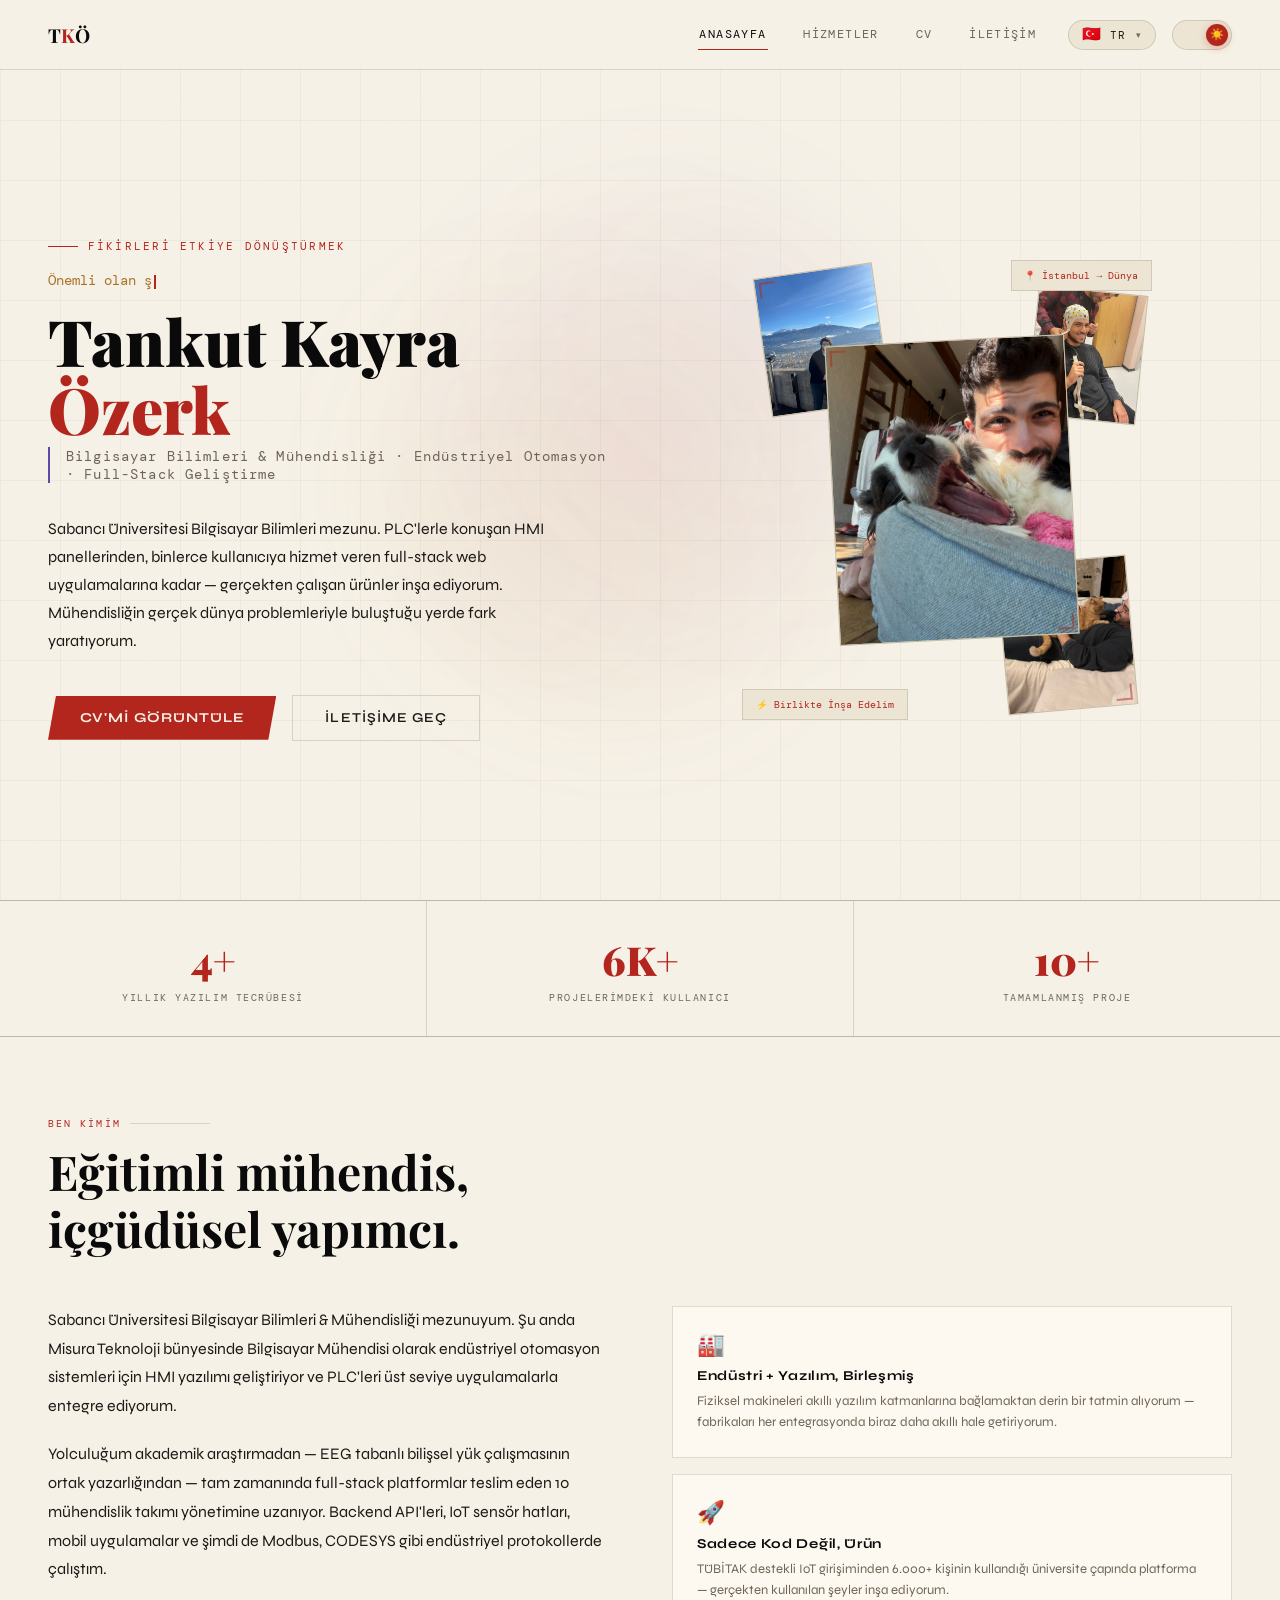
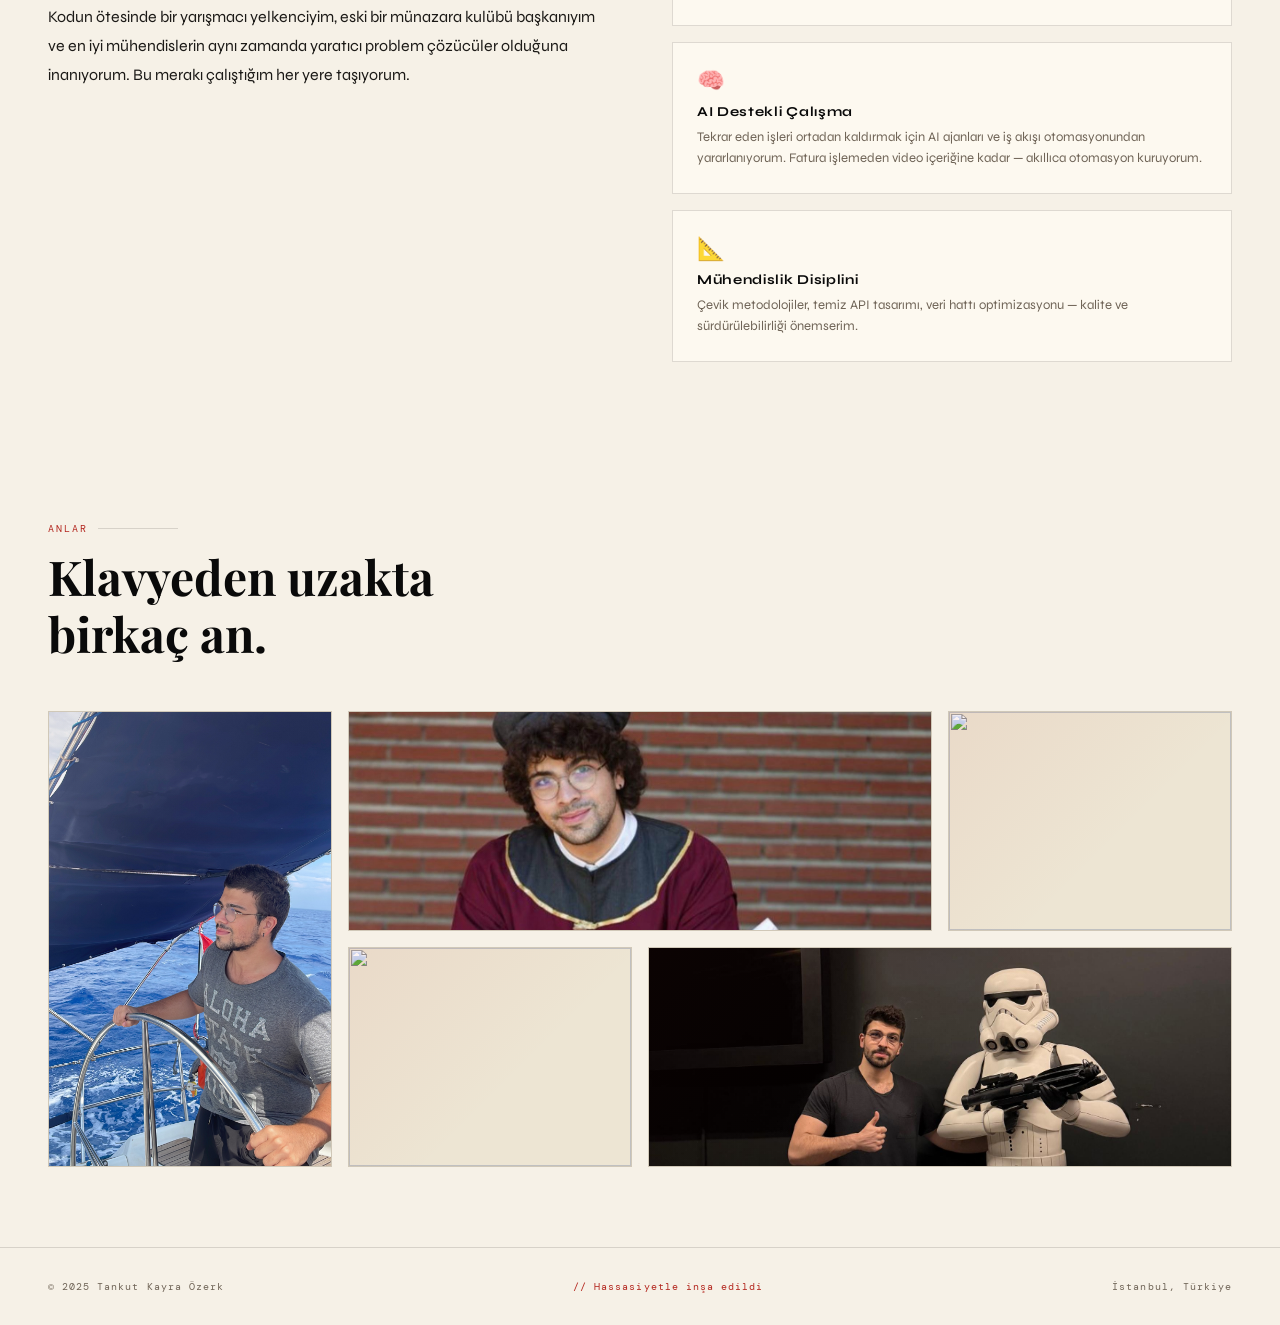
==== commit b19971fa: "new phone layout" ====
--- a/index.html
+++ b/index.html
@@ -23,6 +23,9 @@
 
 <nav>
   <a href="main.html" class="nav-logo">T<span>K</span>Ö</a>
+  <button class="nav-hamburger" type="button" aria-label="Menü" aria-expanded="false">
+    <span></span><span></span><span></span>
+  </button>
   <div class="nav-right">
     <ul class="nav-links">
       <li><a href="main.html" class="active" data-i18n="nav.main">Anasayfa</a></li>
--- a/styles.css
+++ b/styles.css
@@ -149,6 +149,7 @@
 nav {
   position: fixed;
   top: 0; left: 0; right: 0;
+  width: 100%;
   z-index: 1000;
   display: flex;
   align-items: center;
@@ -159,7 +160,33 @@
   -webkit-backdrop-filter: blur(20px) saturate(140%);
   border-bottom: 1px solid var(--border);
   transition: background-color 0.6s var(--ease-out), border-color 0.6s var(--ease-out);
-}
+  box-sizing: border-box;
+}
+
+.nav-hamburger {
+  display: none;
+  flex-direction: column;
+  justify-content: space-between;
+  width: 22px;
+  height: 16px;
+  background: none;
+  border: none;
+  cursor: pointer;
+  padding: 0;
+  flex-shrink: 0;
+}
+.nav-hamburger span {
+  display: block;
+  height: 2px;
+  width: 100%;
+  background: var(--text-bright);
+  border-radius: 2px;
+  transition: transform 0.3s var(--ease-out), opacity 0.3s;
+  transform-origin: center;
+}
+nav.open .nav-hamburger span:nth-child(1) { transform: translateY(7px) rotate(45deg); }
+nav.open .nav-hamburger span:nth-child(2) { opacity: 0; transform: scaleX(0); }
+nav.open .nav-hamburger span:nth-child(3) { transform: translateY(-7px) rotate(-45deg); }
 
 .nav-logo {
   font-family: var(--font-display);
@@ -1524,7 +1551,7 @@
 
 /* ─── RESPONSIVE ─── */
 @media (max-width: 900px) {
-  nav { padding: 1rem 1.2rem; flex-wrap: wrap; gap: 0.5rem; }
+  nav { padding: 1rem 1.5rem; }
   .nav-links a { padding: 0.4rem 0.6rem; font-size: 0.65rem; }
   .nav-right { gap: 0.5rem; }
   .lang-trigger { padding: 0.35rem 0.6rem; font-size: 0.65rem; }
@@ -1580,6 +1607,73 @@
   }
 }
 
+/* ─── MOBILE HAMBURGER (≤768px) ─── */
+@media (max-width: 768px) {
+  nav {
+    padding: 0.9rem 1.2rem;
+    flex-wrap: wrap;
+    row-gap: 0;
+  }
+
+  .nav-hamburger { display: flex; }
+
+  .nav-right {
+    width: 100%;
+    flex-direction: column;
+    align-items: stretch;
+    gap: 0;
+    overflow: hidden;
+    max-height: 0;
+    opacity: 0;
+    pointer-events: none;
+    transition: max-height 0.4s var(--ease-out), opacity 0.3s;
+    padding-top: 0;
+    padding-bottom: 0;
+    border-top: 1px solid transparent;
+    transition: max-height 0.4s var(--ease-out), opacity 0.3s, border-color 0.3s, padding 0.35s;
+  }
+
+  nav.open .nav-right {
+    max-height: 480px;
+    opacity: 1;
+    pointer-events: auto;
+    border-top-color: var(--border-soft);
+    padding-top: 0.75rem;
+    padding-bottom: 1rem;
+    margin-top: 0.6rem;
+  }
+
+  .nav-links {
+    flex-direction: column;
+    gap: 0;
+    width: 100%;
+    margin-bottom: 0.75rem;
+  }
+
+  .nav-links a {
+    display: block;
+    padding: 0.7rem 0;
+    font-size: 0.78rem;
+    letter-spacing: 0.1em;
+    border-bottom: 1px solid var(--border-soft);
+    text-align: left;
+  }
+
+  .nav-links a::after { display: none; }
+
+  .nav-right > .lang-switcher,
+  .nav-right > .theme-toggle { flex-shrink: 0; }
+
+  .nav-right > :last-child { margin-left: 0; }
+
+  /* row for lang + theme at the bottom of dropdown */
+  .nav-right > .lang-switcher { order: 2; }
+  .nav-right > .theme-toggle  { order: 3; margin-top: 0.5rem; }
+  .nav-right > .nav-links     { order: 1; }
+
+  .lang-menu { right: 0; }
+}
+
 /* ─── REDUCED MOTION ─── */
 @media (prefers-reduced-motion: reduce) {
   .reveal { opacity: 1 !important; transform: none !important; filter: none !important; }
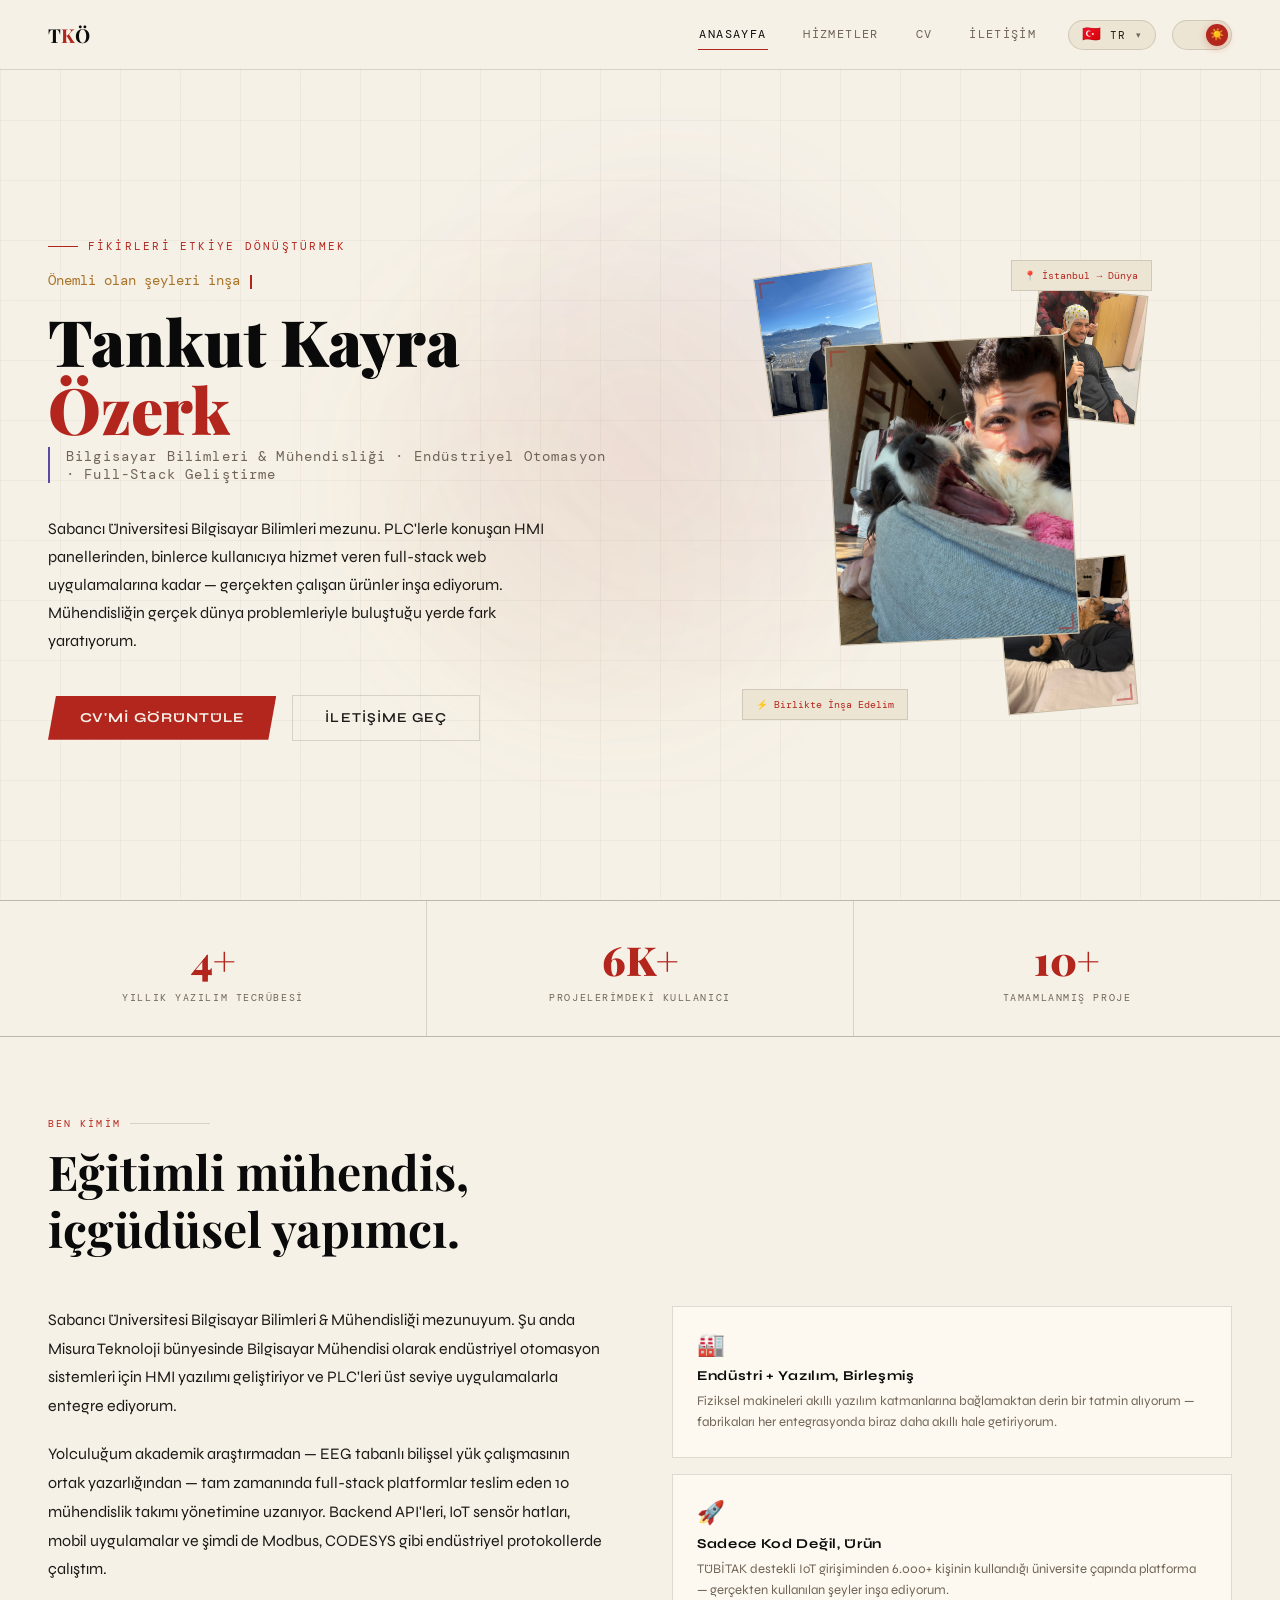
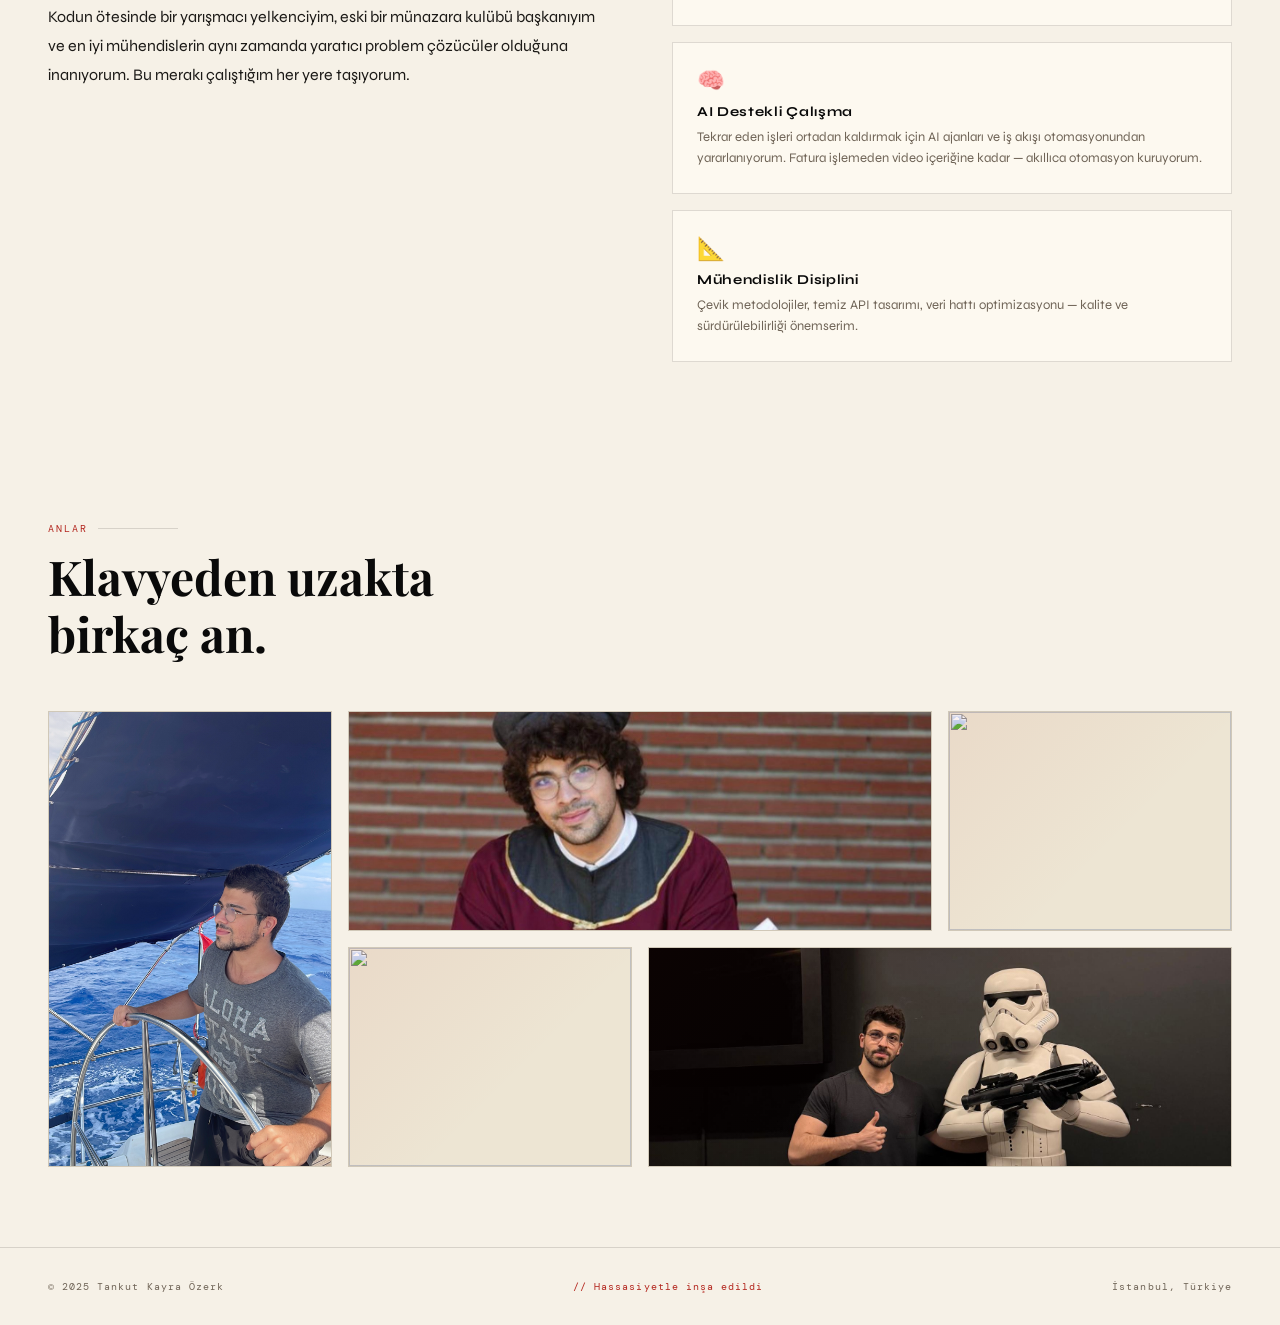
==== commit 1c311e41: "fixed bug" ====
--- a/index.html
+++ b/index.html
@@ -22,13 +22,13 @@
 <div class="orb" id="orb"></div>
 
 <nav>
-  <a href="main.html" class="nav-logo">T<span>K</span>Ö</a>
+  <a href="index.html" class="nav-logo">T<span>K</span>Ö</a>
   <button class="nav-hamburger" type="button" aria-label="Menü" aria-expanded="false">
     <span></span><span></span><span></span>
   </button>
   <div class="nav-right">
     <ul class="nav-links">
-      <li><a href="main.html" class="active" data-i18n="nav.main">Anasayfa</a></li>
+      <li><a href="index.html" class="active" data-i18n="nav.main">Anasayfa</a></li>
       <li><a href="services.html" data-i18n="nav.services">Hizmetler</a></li>
       <li><a href="cv.html" data-i18n="nav.cv">CV</a></li>
       <li><a href="contact.html" data-i18n="nav.contact">İletişim</a></li>
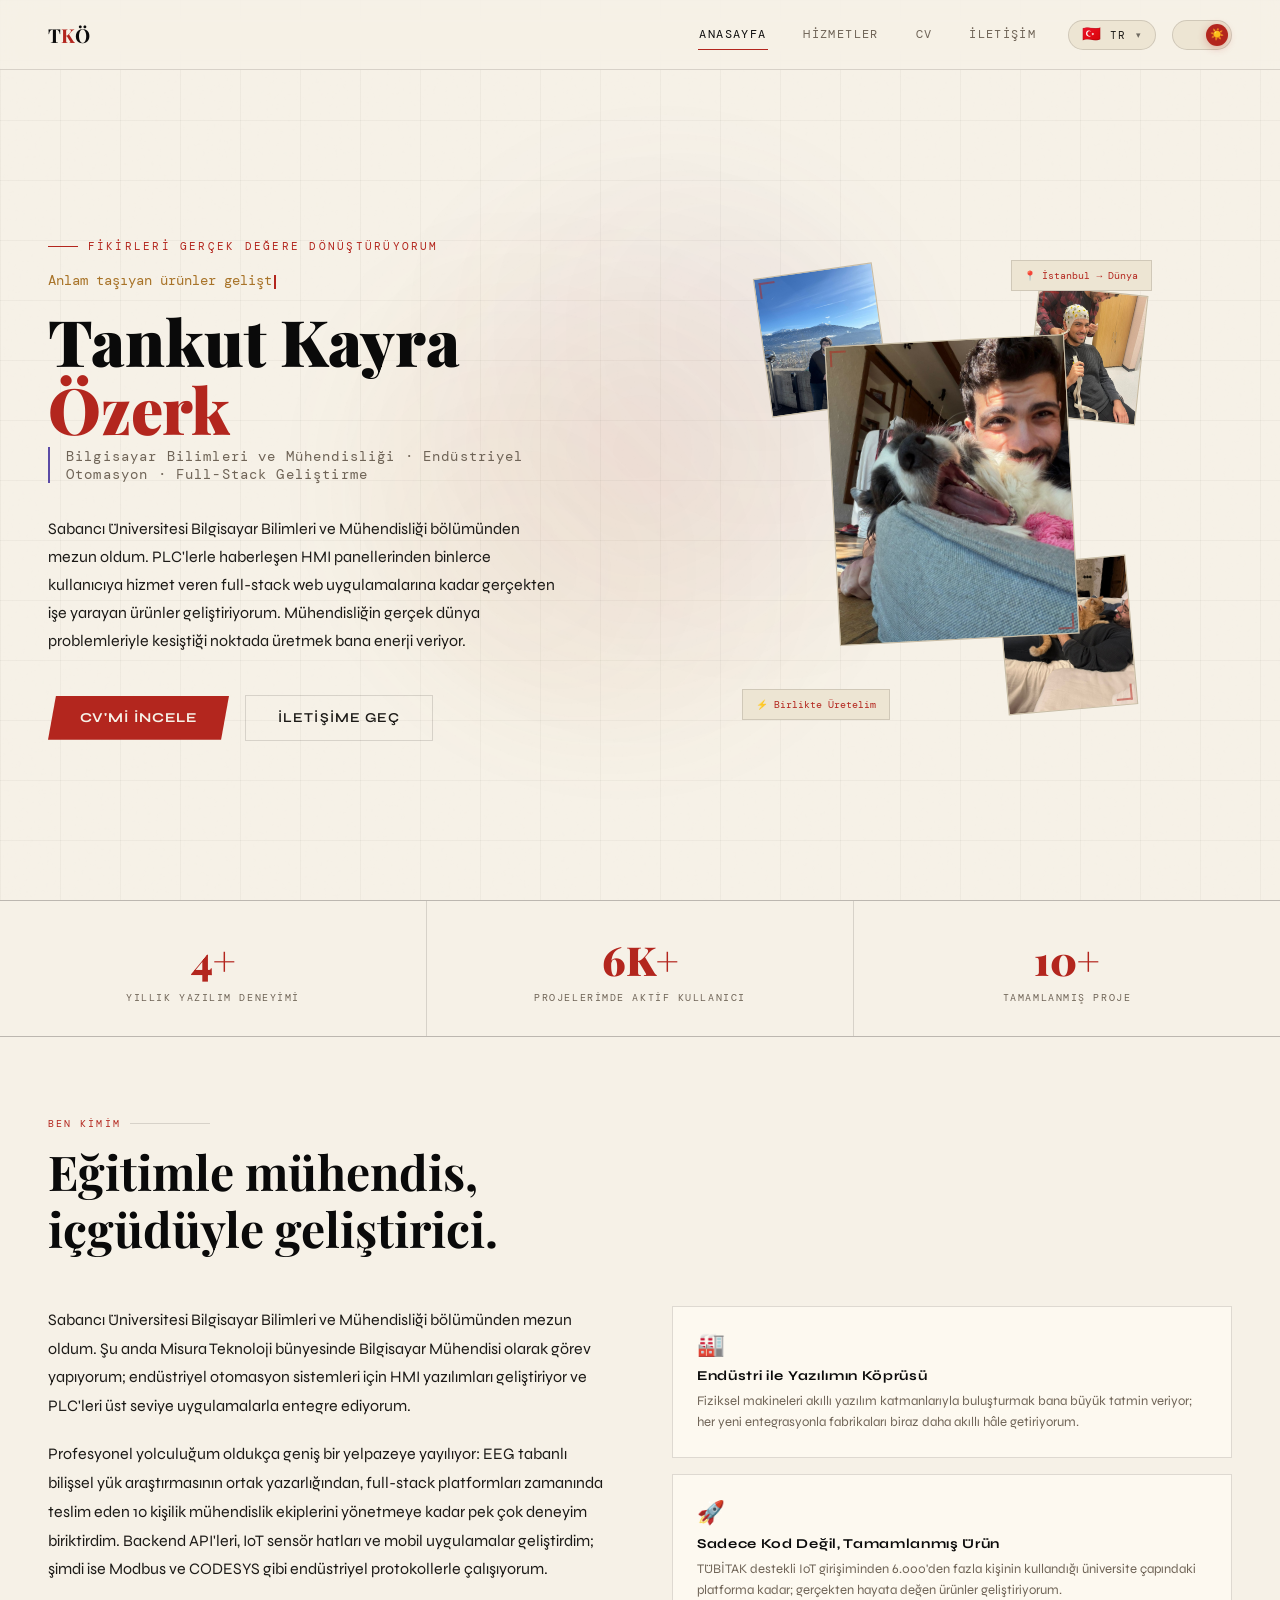
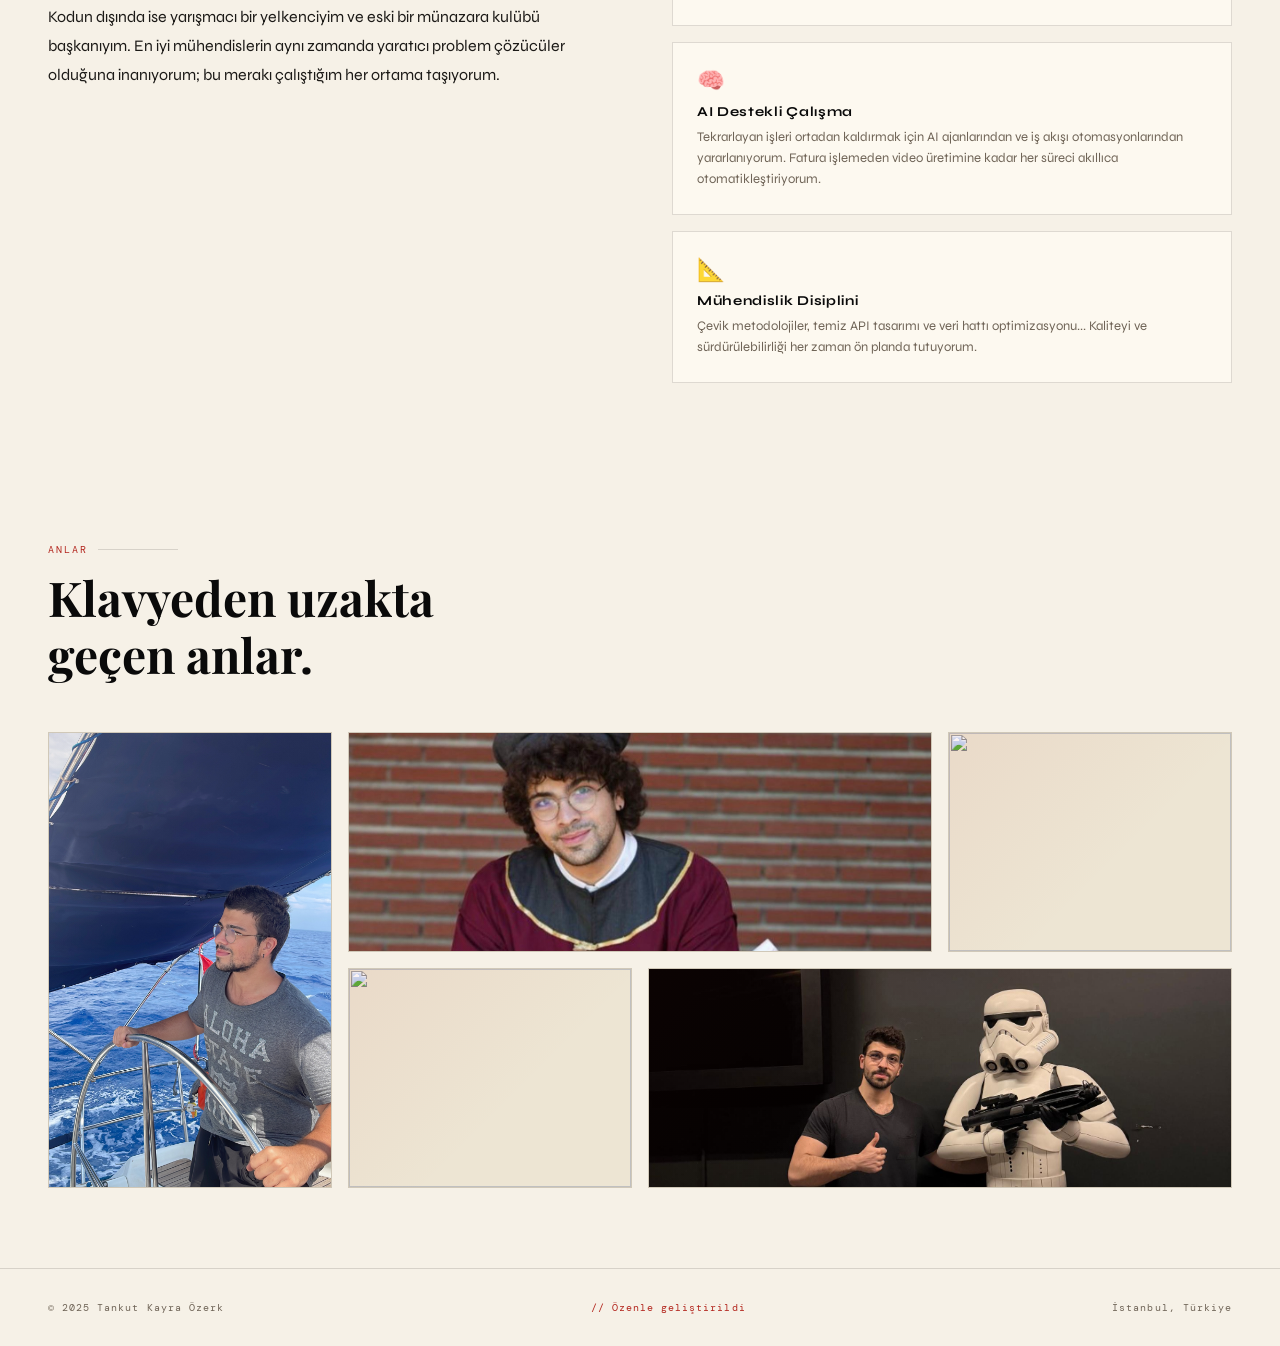
==== commit 56d2da36: "performace improvements" ====
--- a/index.html
+++ b/index.html
@@ -5,6 +5,7 @@
 <meta name="viewport" content="width=device-width, initial-scale=1.0">
 <title>Tankut Kayra Özerk — Portföy</title>
 <link rel="preconnect" href="https://fonts.googleapis.com">
+<link rel="preconnect" href="https://fonts.gstatic.com" crossorigin>
 <link href="https://fonts.googleapis.com/css2?family=Playfair+Display:ital,wght@0,400;0,700;0,900;1,400&family=DM+Mono:wght@300;400;500&family=Syne:wght@400;600;700;800&display=swap" rel="stylesheet">
 <link rel="stylesheet" href="styles.css">
 </head>
--- a/styles.css
+++ b/styles.css
@@ -1110,6 +1110,7 @@
   transition: transform 0.3s var(--ease-out), opacity 0.3s;
 }
 .video-thumb:hover .play-icon { opacity: 1; transform: scale(1.15); }
+.video-thumb.is-playing .play-icon { opacity: 0; }
 
 /* ─── CV PAGE ─── */
 .cv-container {
@@ -1626,7 +1627,6 @@
     max-height: 0;
     opacity: 0;
     pointer-events: none;
-    transition: max-height 0.4s var(--ease-out), opacity 0.3s;
     padding-top: 0;
     padding-bottom: 0;
     border-top: 1px solid transparent;
